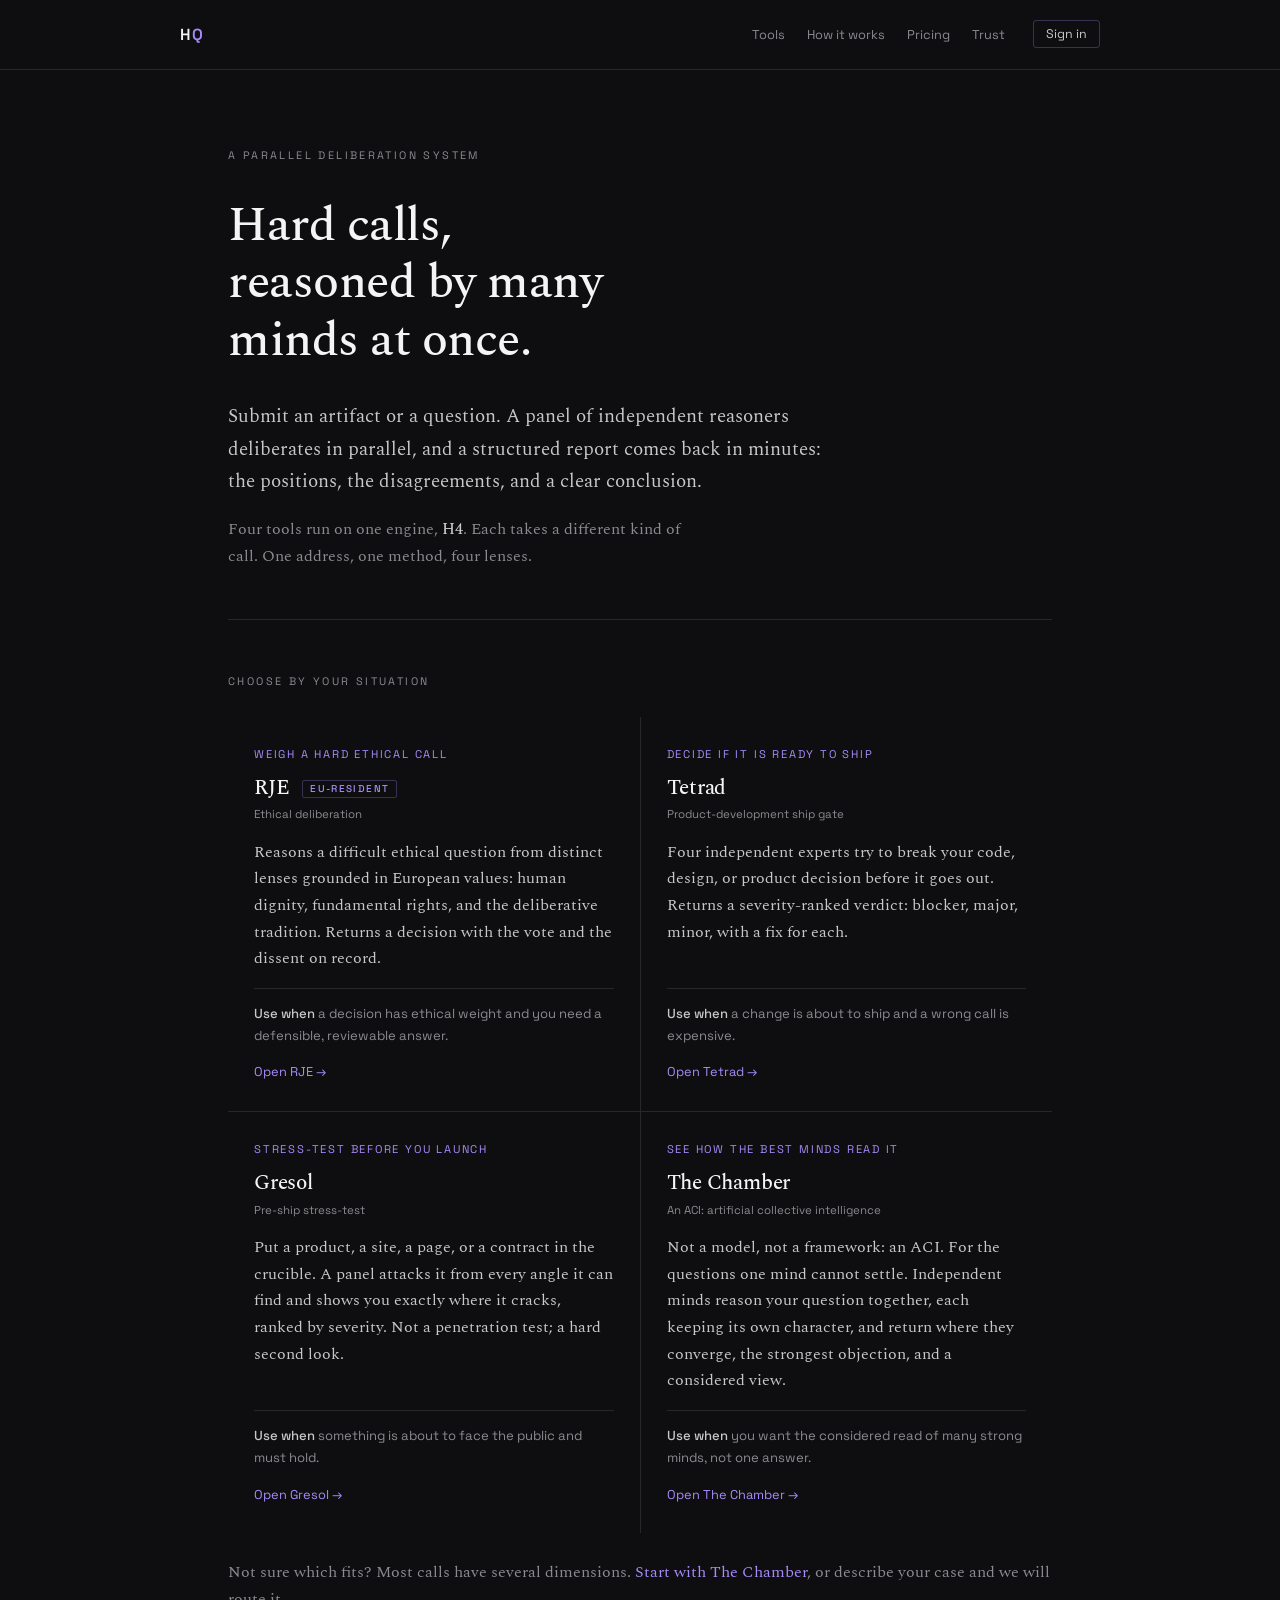
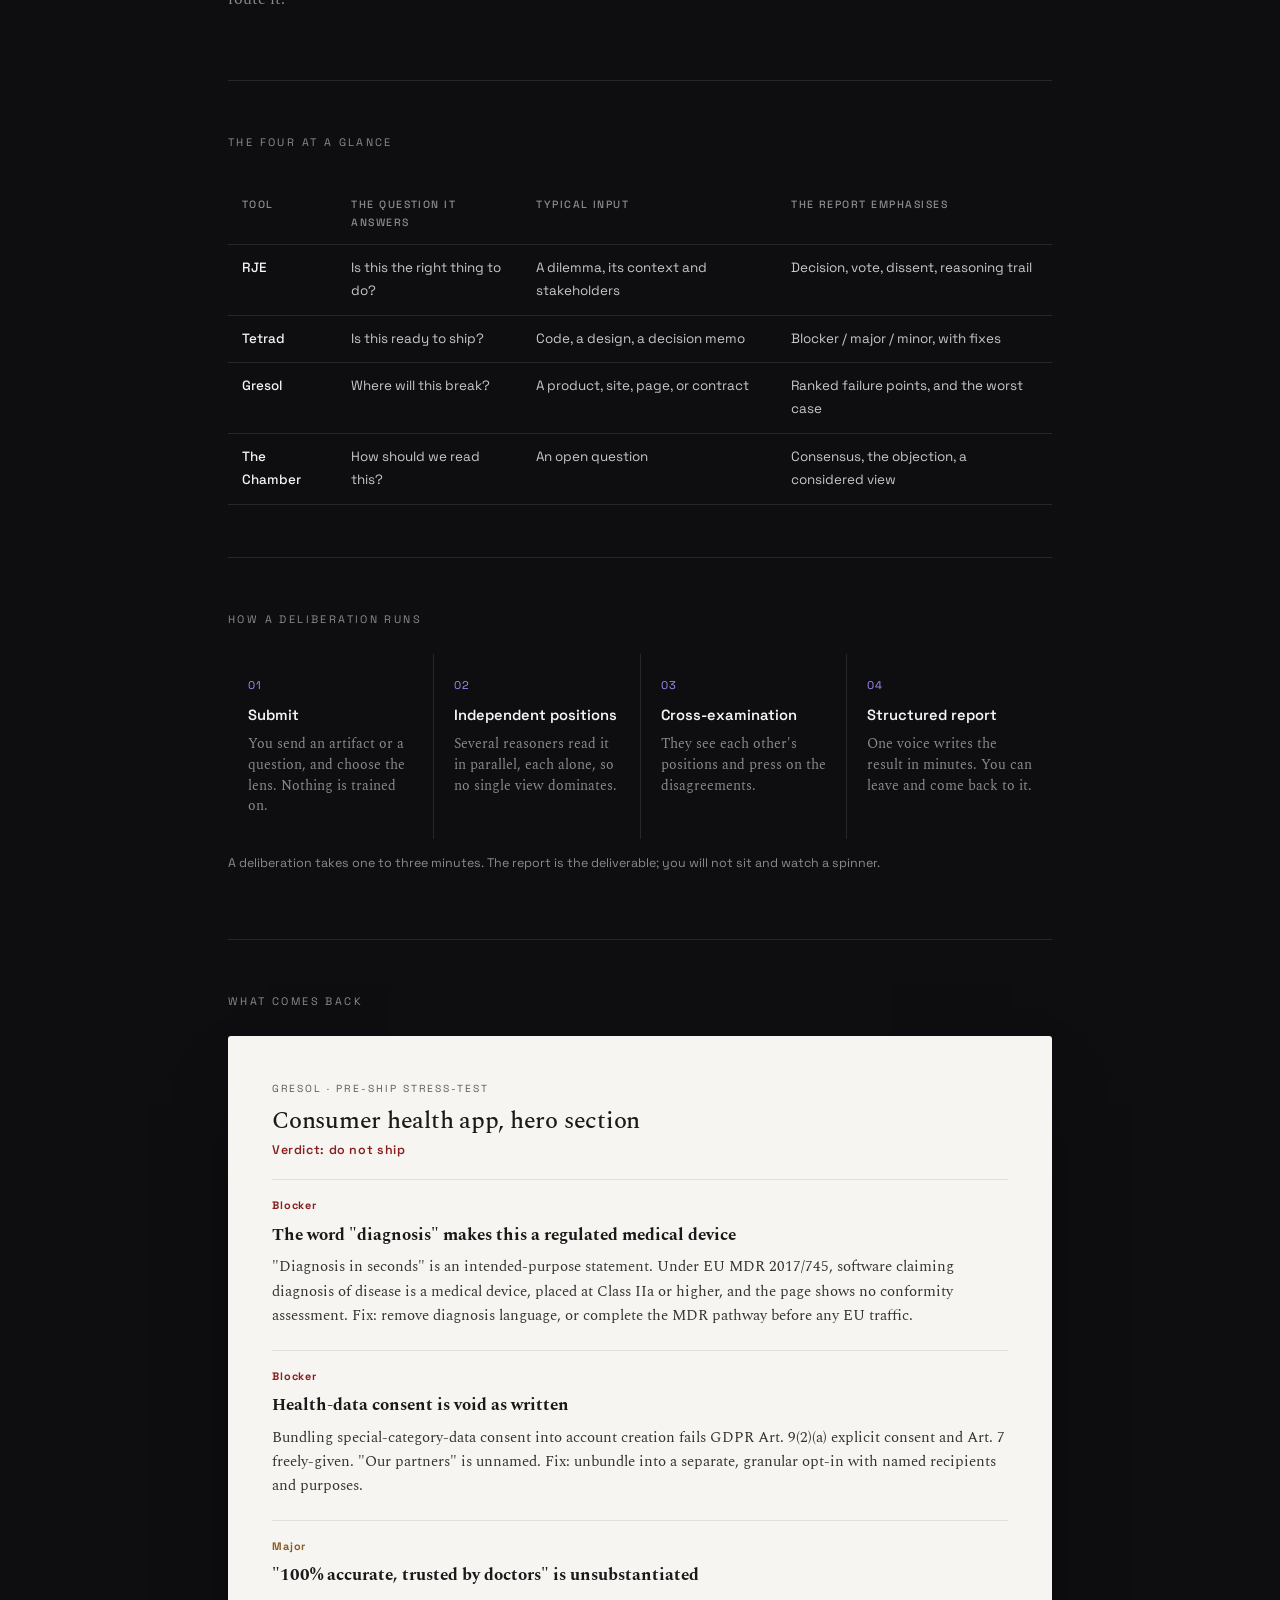
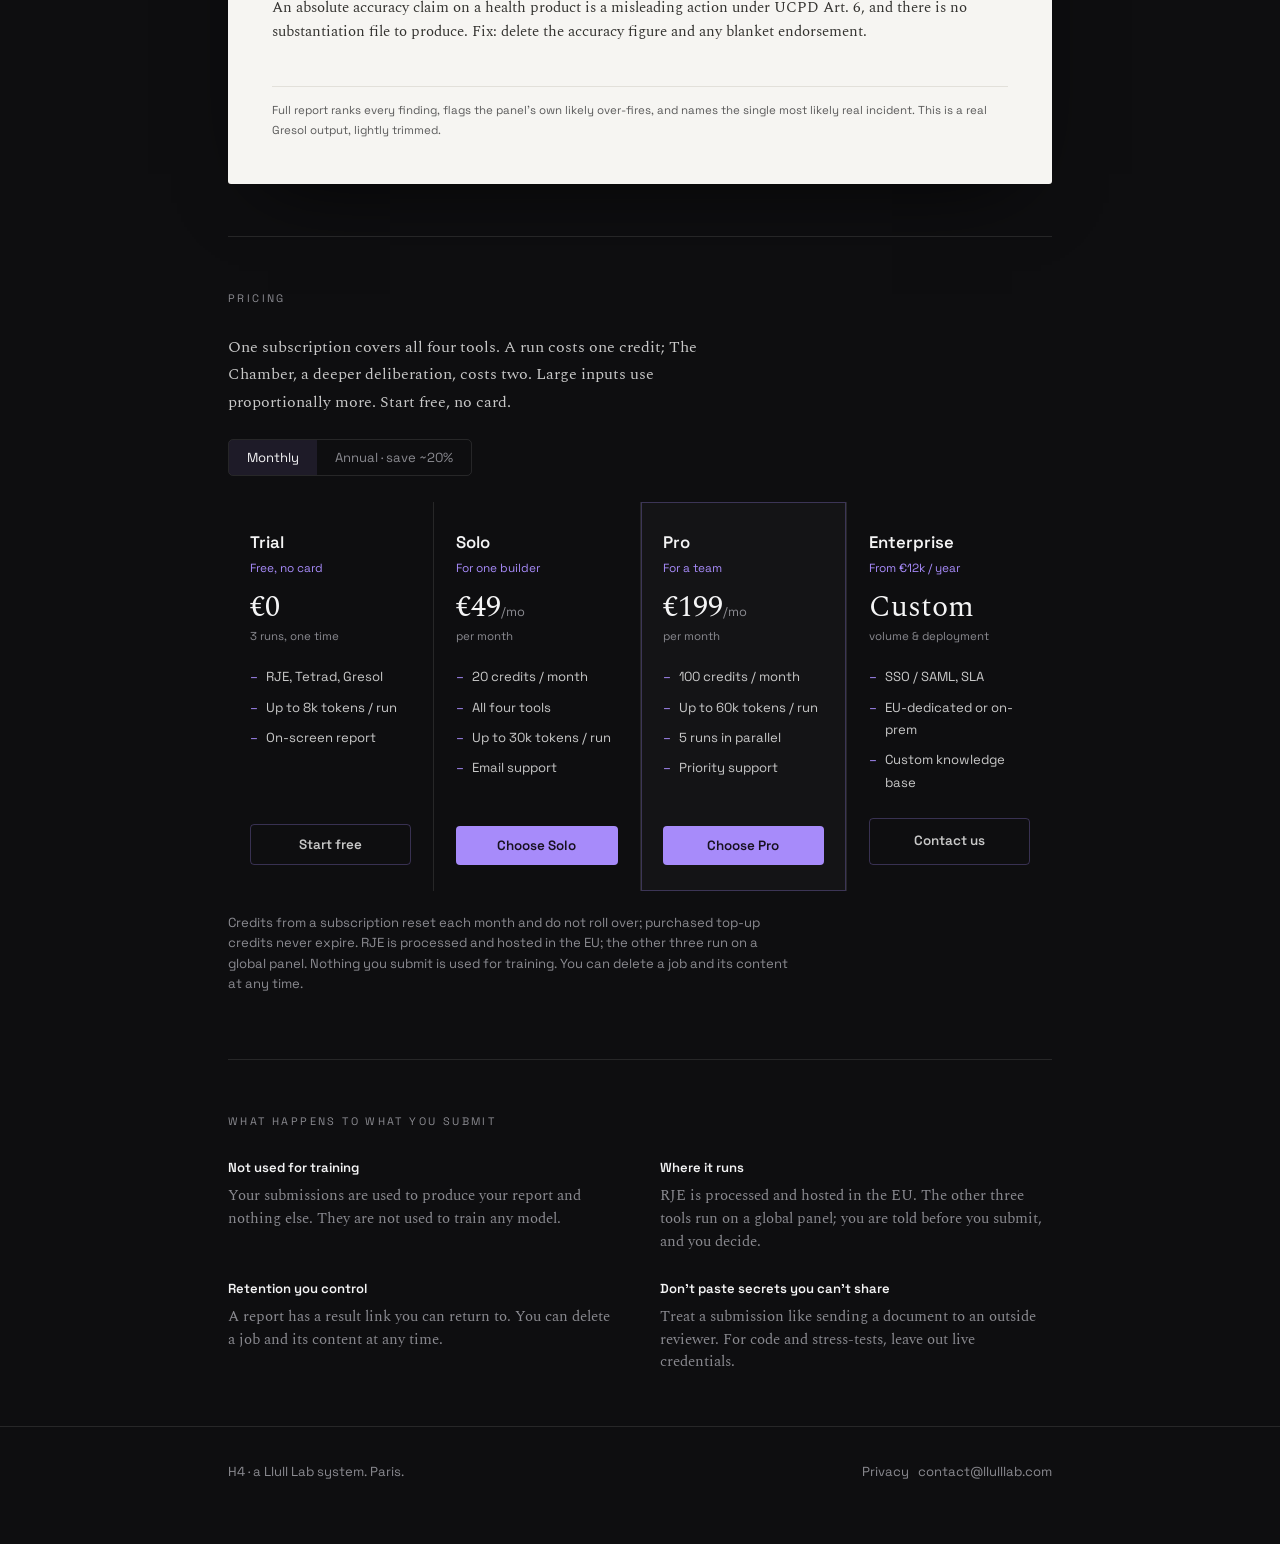
==== index.html @ f7b42e84 "The Chamber is an ACI: category naming on the home card and tool page" ====
<!DOCTYPE html>
<html lang="en">
<head>
<meta charset="utf-8">
<meta name="viewport" content="width=device-width, initial-scale=1">
<title>HQ: deliberation in minutes</title>
<meta name="description" content="One parallel deliberation system, four tools. Submit an artifact or a question; a panel of independent reasoners deliberates and returns a structured report.">
<link rel="preconnect" href="https://fonts.googleapis.com">
<link rel="preconnect" href="https://fonts.gstatic.com" crossorigin>
<link href="https://fonts.googleapis.com/css2?family=Spectral:ital,wght@0,400;0,500;0,600;1,400&family=Space+Grotesk:wght@400;500;600;700&display=swap" rel="stylesheet">
<style>
  :root{
    --bg:#0e0e10; --panel:#141416; --fg:#f4f4f5; --body:#c8c8c8; --muted:#8a8a90; --dim:#4a4a50;
    --hi:#a78bfa; --hi-soft:rgba(167,139,250,.10); --hi-dim:rgba(167,139,250,.28);
    --border:rgba(255,255,255,.10); --border-2:rgba(255,255,255,.18);
    --paper:#f6f5f2; --paper-ink:#1a1a1a; --paper-muted:#5a5a5a;
    --serif:'Spectral',Georgia,serif; --sans:'Space Grotesk',system-ui,sans-serif;
  }
  *{box-sizing:border-box}
  html{scroll-behavior:smooth}
  body{margin:0;background:var(--bg);color:var(--body);font-family:var(--serif);font-size:17px;line-height:1.7;-webkit-font-smoothing:antialiased}
  .wrap{max-width:920px;margin:0 auto;padding:0 clamp(20px,5vw,48px)}
  a{color:var(--hi);text-decoration:none} a:hover{text-decoration:underline}
  h1,h2,h3{font-weight:500;letter-spacing:-.01em;color:var(--fg);line-height:1.2}
  .label{font-family:var(--sans);font-size:.68rem;letter-spacing:.22em;text-transform:uppercase;color:var(--muted)}
  .sans{font-family:var(--sans)}

  /* header */
  header{border-bottom:1px solid var(--border)}
  .bar{display:flex;justify-content:space-between;align-items:center;padding:20px 0}
  .brand{font-family:var(--sans);font-weight:600;letter-spacing:.06em;color:var(--fg);font-size:1rem}
  .brand span{color:var(--hi)}
  .navlinks a{font-family:var(--sans);font-size:.8rem;color:var(--muted);margin-left:22px}
  @media(max-width:560px){.navlinks{display:none}}

  /* hero */
  .hero{padding:76px 0 48px}
  .hero .label{margin-bottom:22px}
  .hero h1{font-size:clamp(2rem,5vw,3rem);max-width:16ch}
  .hero .lede{font-size:1.18rem;color:var(--body);max-width:60ch;margin:22px 0 0}
  .hero .sub{color:var(--muted);max-width:58ch;margin:18px 0 0;font-size:1.02rem}
  .hero .sub b{color:var(--body);font-weight:500}

  section{padding:52px 0;border-top:1px solid var(--border)}
  .sec-label{margin-bottom:26px}

  /* tool grid 2x2 */
  .grid{display:grid;grid-template-columns:1fr 1fr;gap:1px;background:var(--border)}
  @media(max-width:640px){.grid{grid-template-columns:1fr}}
  .card{background:var(--bg);padding:28px 26px;display:flex;flex-direction:column;transition:background .2s}
  .card:hover{background:var(--panel)}
  .card .situ{font-family:var(--sans);font-size:.7rem;letter-spacing:.16em;text-transform:uppercase;color:var(--hi);margin-bottom:12px}
  .card h3{font-size:1.32rem;margin:0 0 4px}
  .card .type{font-family:var(--sans);font-size:.72rem;color:var(--muted);margin-bottom:14px}
  .card p{margin:0 0 16px;font-size:.98rem;color:var(--body)}
  .card .use{font-family:var(--sans);font-size:.82rem;color:var(--muted);margin-top:auto;padding-top:14px;border-top:1px solid var(--border)}
  .card .use b{color:var(--body);font-weight:500}
  .card .go{font-family:var(--sans);font-size:.8rem;color:var(--hi);margin-top:14px}
  .eu{display:inline-block;font-family:var(--sans);font-size:.62rem;letter-spacing:.14em;text-transform:uppercase;color:var(--hi);border:1px solid var(--hi-dim);border-radius:2px;padding:2px 7px;margin-left:8px;vertical-align:middle}

  .notsure{margin-top:26px;font-size:.98rem;color:var(--muted)}

  /* comparison table */
  table{width:100%;border-collapse:collapse;font-family:var(--sans);font-size:.84rem;margin-top:6px}
  .tscroll{overflow-x:auto}
  th,td{text-align:left;padding:12px 14px;border-bottom:1px solid var(--border);vertical-align:top}
  th{font-size:.66rem;letter-spacing:.14em;text-transform:uppercase;color:var(--muted);font-weight:500}
  td b{color:var(--fg);font-weight:500}
  td{color:var(--body)}

  /* method strip */
  .method{display:grid;grid-template-columns:repeat(4,1fr);gap:1px;background:var(--border)}
  @media(max-width:640px){.method{grid-template-columns:1fr}}
  .step{background:var(--bg);padding:22px 20px}
  .step .n{font-family:var(--sans);font-size:.7rem;color:var(--hi);letter-spacing:.1em}
  .step h4{font-family:var(--sans);font-size:.92rem;font-weight:600;color:var(--fg);margin:8px 0 6px}
  .step p{margin:0;font-size:.86rem;color:var(--muted);line-height:1.5}

  /* sample report: the document is the brand */
  .report{background:var(--paper);color:var(--paper-ink);border-radius:3px;padding:clamp(26px,4vw,44px);margin-top:8px;font-family:var(--serif);box-shadow:0 30px 80px -40px rgba(0,0,0,.9)}
  .report .rlabel{font-family:var(--sans);font-size:.64rem;letter-spacing:.2em;text-transform:uppercase;color:var(--paper-muted)}
  .report h3{color:var(--paper-ink);font-size:1.5rem;margin:10px 0 4px}
  .report .verdict{font-family:var(--sans);font-size:.78rem;font-weight:600;letter-spacing:.05em;color:#8a1f1f;margin-bottom:18px}
  .report .finding{border-top:1px solid #e2e0da;padding:16px 0}
  .report .sev{font-family:var(--sans);font-size:.68rem;font-weight:700;letter-spacing:.08em;color:#8a1f1f}
  .report .sev.major{color:#8a5a1f}
  .report h4{margin:6px 0 6px;font-size:1.05rem;color:var(--paper-ink)}
  .report p{margin:6px 0;font-size:.94rem;color:#33322f;line-height:1.6}
  .report .rmeta{font-family:var(--sans);font-size:.72rem;color:var(--paper-muted);margin-top:20px;padding-top:14px;border-top:1px solid #e2e0da}
  .caption{font-family:var(--sans);font-size:.78rem;color:var(--muted);margin-top:14px}

  /* trust */
  .trust{display:grid;grid-template-columns:1fr 1fr;gap:24px 40px}
  @media(max-width:640px){.trust{grid-template-columns:1fr}}
  .trust h4{font-family:var(--sans);font-size:.82rem;font-weight:600;color:var(--fg);margin:0 0 6px}
  .trust p{margin:0;font-size:.92rem;color:var(--muted);line-height:1.55}

  /* pricing */
  .pintro{color:var(--body);max-width:64ch;margin:0 0 22px;font-size:1.02rem}
  .billtoggle{display:inline-flex;border:1px solid var(--border);border-radius:5px;overflow:hidden;margin-bottom:26px;font-family:var(--sans)}
  .billtoggle button{background:none;border:none;color:var(--muted);font-family:inherit;font-size:.82rem;padding:9px 18px;cursor:pointer}
  .billtoggle button.on{background:var(--hi-soft);color:var(--fg)}
  .pgrid{display:grid;grid-template-columns:repeat(4,1fr);gap:1px;background:var(--border)}
  @media(max-width:820px){.pgrid{grid-template-columns:1fr 1fr}}
  @media(max-width:520px){.pgrid{grid-template-columns:1fr}}
  .ptier{background:var(--bg);padding:26px 22px;display:flex;flex-direction:column}
  .ptier.feat{background:var(--panel);outline:1px solid var(--hi-dim);outline-offset:-1px}
  .ptier .pname{font-family:var(--sans);font-weight:600;color:var(--fg);font-size:1.05rem}
  .ptier .ptag{font-family:var(--sans);font-size:.74rem;color:var(--hi);margin:2px 0 14px;min-height:1em}
  .ptier .price{font-family:var(--serif);font-size:1.9rem;color:var(--fg);line-height:1}
  .ptier .price small{font-family:var(--sans);font-size:.8rem;color:var(--muted)}
  .ptier .billed{font-family:var(--sans);font-size:.72rem;color:var(--muted);margin-top:4px;min-height:1em}
  .ptier ul{list-style:none;padding:0;margin:16px 0 20px;font-family:var(--sans);font-size:.82rem;color:var(--body)}
  .ptier li{padding:4px 0 4px 16px;position:relative}
  .ptier li::before{content:"\2013";position:absolute;left:0;color:var(--hi)}
  .ptier .pbtn{margin-top:auto;font-family:var(--sans);font-weight:600;font-size:.84rem;background:var(--hi);color:#17111f;border:none;border-radius:4px;padding:11px 16px;cursor:pointer;text-align:center;text-decoration:none;display:block}
  .ptier .pbtn.ghost{background:none;border:1px solid var(--hi-dim);color:var(--body)}
  .pnote{font-family:var(--sans);font-size:.82rem;color:var(--muted);margin-top:22px;max-width:70ch;line-height:1.55}
  footer{border-top:1px solid var(--border);padding:34px 0 60px;color:var(--muted);font-family:var(--sans);font-size:.82rem}
  footer .row{display:flex;justify-content:space-between;flex-wrap:wrap;gap:12px}
  footer a{color:var(--muted)} footer a:hover{color:var(--hi)}

  @media(prefers-reduced-motion:reduce){*{transition:none!important;scroll-behavior:auto!important}}
</style>
</head>
<body>
<header>
  <div class="wrap bar">
    <div class="brand">H<span>Q</span></div>
    <div style="display:flex;align-items:center;gap:6px">
      <nav class="navlinks">
        <a href="#tools">Tools</a><a href="#how">How it works</a><a href="#pricing">Pricing</a><a href="#trust">Trust</a>
      </nav>
      <span id="hq-acct" style="margin-left:22px"></span>
    </div>
  </div>
</header>

<main class="wrap">

  <div class="hero">
    <div class="label">A parallel deliberation system</div>
    <h1>Hard calls, reasoned by many minds at once.</h1>
    <p class="lede">Submit an artifact or a question. A panel of independent reasoners deliberates in parallel, and a structured report comes back in minutes: the positions, the disagreements, and a clear conclusion.</p>
    <p class="sub">Four tools run on one engine, <b>H4</b>. Each takes a different kind of call. One address, one method, four lenses.</p>
  </div>

  <!-- TOOLS -->
  <section id="tools">
    <div class="label sec-label">Choose by your situation</div>
    <div class="grid">
      <a class="card" href="/rje">
        <div class="situ">Weigh a hard ethical call</div>
        <h3>RJE <span class="eu">EU-resident</span></h3>
        <div class="type">Ethical deliberation</div>
        <p>Reasons a difficult ethical question from distinct lenses grounded in European values: human dignity, fundamental rights, and the deliberative tradition. Returns a decision with the vote and the dissent on record.</p>
        <div class="use"><b>Use when</b> a decision has ethical weight and you need a defensible, reviewable answer.</div>
        <div class="go">Open RJE &rarr;</div>
      </a>
      <a class="card" href="/tetrad">
        <div class="situ">Decide if it is ready to ship</div>
        <h3>Tetrad</h3>
        <div class="type">Product-development ship gate</div>
        <p>Four independent experts try to break your code, design, or product decision before it goes out. Returns a severity-ranked verdict: blocker, major, minor, with a fix for each.</p>
        <div class="use"><b>Use when</b> a change is about to ship and a wrong call is expensive.</div>
        <div class="go">Open Tetrad &rarr;</div>
      </a>
      <a class="card" href="/gresol">
        <div class="situ">Stress-test before you launch</div>
        <h3>Gresol</h3>
        <div class="type">Pre-ship stress-test</div>
        <p>Put a product, a site, a page, or a contract in the crucible. A panel attacks it from every angle it can find and shows you exactly where it cracks, ranked by severity. Not a penetration test; a hard second look.</p>
        <div class="use"><b>Use when</b> something is about to face the public and must hold.</div>
        <div class="go">Open Gresol &rarr;</div>
      </a>
      <a class="card" href="/chamber">
        <div class="situ">See how the best minds read it</div>
        <h3>The Chamber</h3>
        <div class="type">An ACI: artificial collective intelligence</div>
        <p>Not a model, not a framework: an ACI. For the questions one mind cannot settle. Independent minds reason your question together, each keeping its own character, and return where they converge, the strongest objection, and a considered view.</p>
        <div class="use"><b>Use when</b> you want the considered read of many strong minds, not one answer.</div>
        <div class="go">Open The Chamber &rarr;</div>
      </a>
    </div>
    <p class="notsure">Not sure which fits? Most calls have several dimensions. <a href="/chamber">Start with The Chamber</a>, or describe your case and we will route it.</p>
  </section>

  <!-- COMPARISON -->
  <section>
    <div class="label sec-label">The four at a glance</div>
    <div class="tscroll">
    <table>
      <thead><tr><th>Tool</th><th>The question it answers</th><th>Typical input</th><th>The report emphasises</th></tr></thead>
      <tbody>
        <tr><td><b>RJE</b></td><td>Is this the right thing to do?</td><td>A dilemma, its context and stakeholders</td><td>Decision, vote, dissent, reasoning trail</td></tr>
        <tr><td><b>Tetrad</b></td><td>Is this ready to ship?</td><td>Code, a design, a decision memo</td><td>Blocker / major / minor, with fixes</td></tr>
        <tr><td><b>Gresol</b></td><td>Where will this break?</td><td>A product, site, page, or contract</td><td>Ranked failure points, and the worst case</td></tr>
        <tr><td><b>The Chamber</b></td><td>How should we read this?</td><td>An open question</td><td>Consensus, the objection, a considered view</td></tr>
      </tbody>
    </table>
    </div>
  </section>

  <!-- HOW -->
  <section id="how">
    <div class="label sec-label">How a deliberation runs</div>
    <div class="method">
      <div class="step"><div class="n">01</div><h4>Submit</h4><p>You send an artifact or a question, and choose the lens. Nothing is trained on.</p></div>
      <div class="step"><div class="n">02</div><h4>Independent positions</h4><p>Several reasoners read it in parallel, each alone, so no single view dominates.</p></div>
      <div class="step"><div class="n">03</div><h4>Cross-examination</h4><p>They see each other's positions and press on the disagreements.</p></div>
      <div class="step"><div class="n">04</div><h4>Structured report</h4><p>One voice writes the result in minutes. You can leave and come back to it.</p></div>
    </div>
    <p class="caption">A deliberation takes one to three minutes. The report is the deliverable; you will not sit and watch a spinner.</p>
  </section>

  <!-- SAMPLE REPORT: the document is the brand -->
  <section id="sample">
    <div class="label sec-label">What comes back</div>
    <div class="report">
      <div class="rlabel">Gresol &middot; pre-ship stress-test</div>
      <h3>Consumer health app, hero section</h3>
      <div class="verdict">Verdict: do not ship</div>
      <div class="finding">
        <div class="sev">Blocker</div>
        <h4>The word "diagnosis" makes this a regulated medical device</h4>
        <p>"Diagnosis in seconds" is an intended-purpose statement. Under EU MDR 2017/745, software claiming diagnosis of disease is a medical device, placed at Class IIa or higher, and the page shows no conformity assessment. Fix: remove diagnosis language, or complete the MDR pathway before any EU traffic.</p>
      </div>
      <div class="finding">
        <div class="sev">Blocker</div>
        <h4>Health-data consent is void as written</h4>
        <p>Bundling special-category-data consent into account creation fails GDPR Art. 9(2)(a) explicit consent and Art. 7 freely-given. "Our partners" is unnamed. Fix: unbundle into a separate, granular opt-in with named recipients and purposes.</p>
      </div>
      <div class="finding">
        <div class="sev major">Major</div>
        <h4>"100% accurate, trusted by doctors" is unsubstantiated</h4>
        <p>An absolute accuracy claim on a health product is a misleading action under UCPD Art. 6, and there is no substantiation file to produce. Fix: delete the accuracy figure and any blanket endorsement.</p>
      </div>
      <div class="rmeta">Full report ranks every finding, flags the panel's own likely over-fires, and names the single most likely real incident. This is a real Gresol output, lightly trimmed.</div>
    </div>
  </section>

  <!-- PRICING -->
  <section id="pricing">
    <div class="label sec-label">Pricing</div>
    <p class="pintro">One subscription covers all four tools. A run costs one credit; The Chamber, a deeper deliberation, costs two. Large inputs use proportionally more. Start free, no card.</p>
    <div class="billtoggle" id="billtoggle">
      <button data-int="monthly" class="on">Monthly</button>
      <button data-int="annual">Annual &middot; save ~20%</button>
    </div>
    <div class="pgrid">
      <div class="ptier">
        <div class="pname">Trial</div>
        <div class="ptag">Free, no card</div>
        <div class="price">&euro;0</div>
        <div class="billed">3 runs, one time</div>
        <ul><li>RJE, Tetrad, Gresol</li><li>Up to 8k tokens / run</li><li>On-screen report</li></ul>
        <button class="pbtn ghost" id="p-trial">Start free</button>
      </div>
      <div class="ptier">
        <div class="pname">Solo</div>
        <div class="ptag">For one builder</div>
        <div class="price">&euro;<span id="solo-price">49</span><small>/mo</small></div>
        <div class="billed" id="solo-billed">per month</div>
        <ul><li>20 credits / month</li><li>All four tools</li><li>Up to 30k tokens / run</li><li>Email support</li></ul>
        <button class="pbtn" id="p-solo">Choose Solo</button>
      </div>
      <div class="ptier feat">
        <div class="pname">Pro</div>
        <div class="ptag">For a team</div>
        <div class="price">&euro;<span id="pro-price">199</span><small>/mo</small></div>
        <div class="billed" id="pro-billed">per month</div>
        <ul><li>100 credits / month</li><li>Up to 60k tokens / run</li><li>5 runs in parallel</li><li>Priority support</li></ul>
        <button class="pbtn" id="p-pro">Choose Pro</button>
      </div>
      <div class="ptier">
        <div class="pname">Enterprise</div>
        <div class="ptag">From &euro;12k / year</div>
        <div class="price">Custom</div>
        <div class="billed">volume &amp; deployment</div>
        <ul><li>SSO / SAML, SLA</li><li>EU-dedicated or on-prem</li><li>Custom knowledge base</li></ul>
        <a class="pbtn ghost" href="mailto:contact@llulllab.com?subject=HQ%20Enterprise">Contact us</a>
      </div>
    </div>
    <p class="pnote">Credits from a subscription reset each month and do not roll over; purchased top-up credits never expire. RJE is processed and hosted in the EU; the other three run on a global panel. Nothing you submit is used for training. You can delete a job and its content at any time.</p>
  </section>

  <!-- TRUST -->
  <section id="trust">
    <div class="label sec-label">What happens to what you submit</div>
    <div class="trust">
      <div><h4>Not used for training</h4><p>Your submissions are used to produce your report and nothing else. They are not used to train any model.</p></div>
      <div><h4>Where it runs</h4><p>RJE is processed and hosted in the EU. The other three tools run on a global panel; you are told before you submit, and you decide.</p></div>
      <div><h4>Retention you control</h4><p>A report has a result link you can return to. You can delete a job and its content at any time.</p></div>
      <div><h4>Don't paste secrets you can't share</h4><p>Treat a submission like sending a document to an outside reviewer. For code and stress-tests, leave out live credentials.</p></div>
    </div>
  </section>

</main>

<footer>
  <div class="wrap row">
    <div>H4 &middot; a Llull Lab system. Paris.</div>
    <div><a href="https://llulllab.com/privacy-policy.html">Privacy</a> &nbsp; <a href="mailto:contact@llulllab.com">contact@llulllab.com</a></div>
  </div>
</footer>
<script src="/auth.js"></script>
<script>
(function(){
  var interval = "monthly";
  var PRICES = { solo:{monthly:49, annual:39, annualTotal:"468"}, pro:{monthly:199, annual:159, annualTotal:"1,908"} };
  function apply(){
    document.getElementById("solo-price").textContent = PRICES.solo[interval];
    document.getElementById("pro-price").textContent  = PRICES.pro[interval];
    var sb = document.getElementById("solo-billed"), pb = document.getElementById("pro-billed");
    if (interval==="annual"){ sb.textContent = "per month, billed annually (€"+PRICES.solo.annualTotal+")"; pb.textContent = "per month, billed annually (€"+PRICES.pro.annualTotal+")"; }
    else { sb.textContent = "per month"; pb.textContent = "per month"; }
  }
  Array.prototype.forEach.call(document.querySelectorAll("#billtoggle button"), function(b){
    b.addEventListener("click", function(){
      interval = b.dataset.int;
      Array.prototype.forEach.call(document.querySelectorAll("#billtoggle button"), function(x){ x.classList.toggle("on", x===b); });
      apply();
    });
  });
  apply();
  document.getElementById("p-trial").addEventListener("click", function(){ if(window.HQ){ HQ.account ? (location.href="/chamber") : HQ.promptSignin("Enter your email for 3 free runs. No card."); } });
  document.getElementById("p-solo").addEventListener("click", function(){ if(window.HQ) HQ.checkout("solo", interval); });
  document.getElementById("p-pro").addEventListener("click", function(){ if(window.HQ) HQ.checkout("pro", interval); });
})();
</script>
</body>
</html>
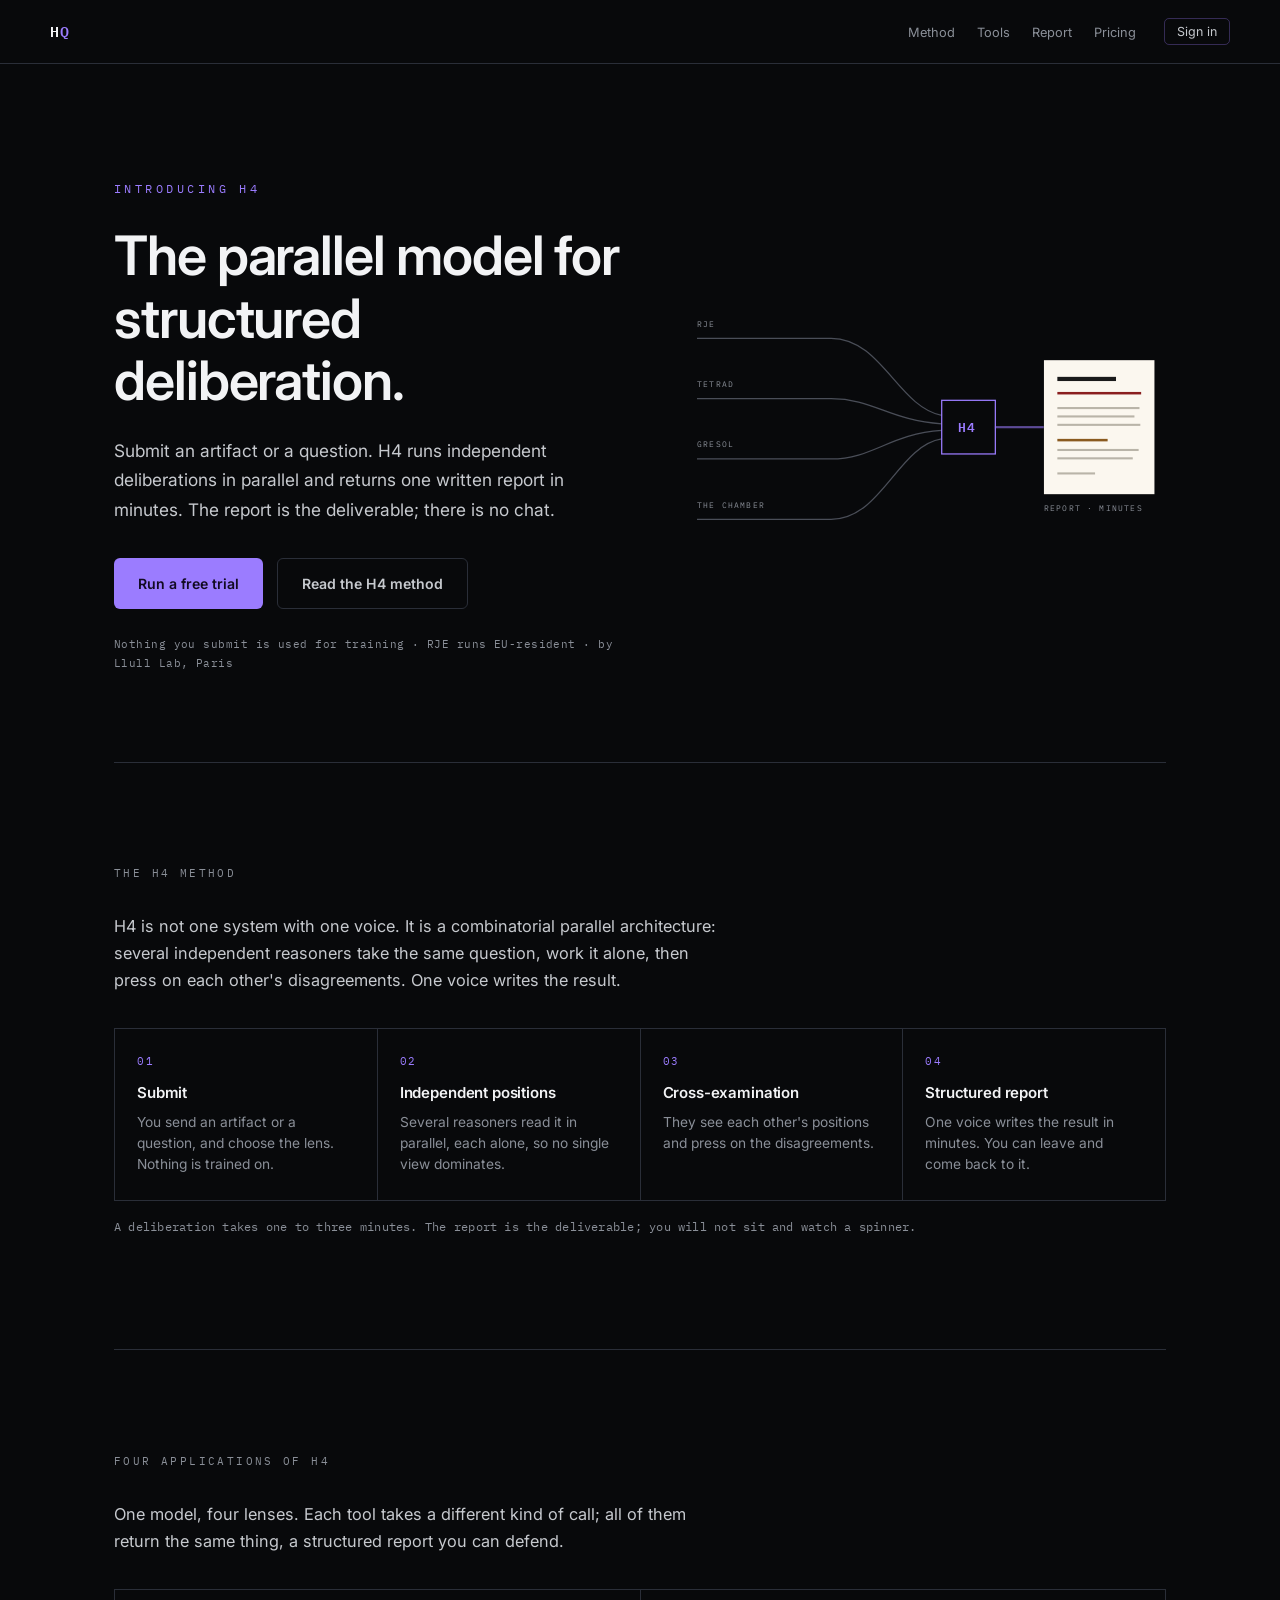
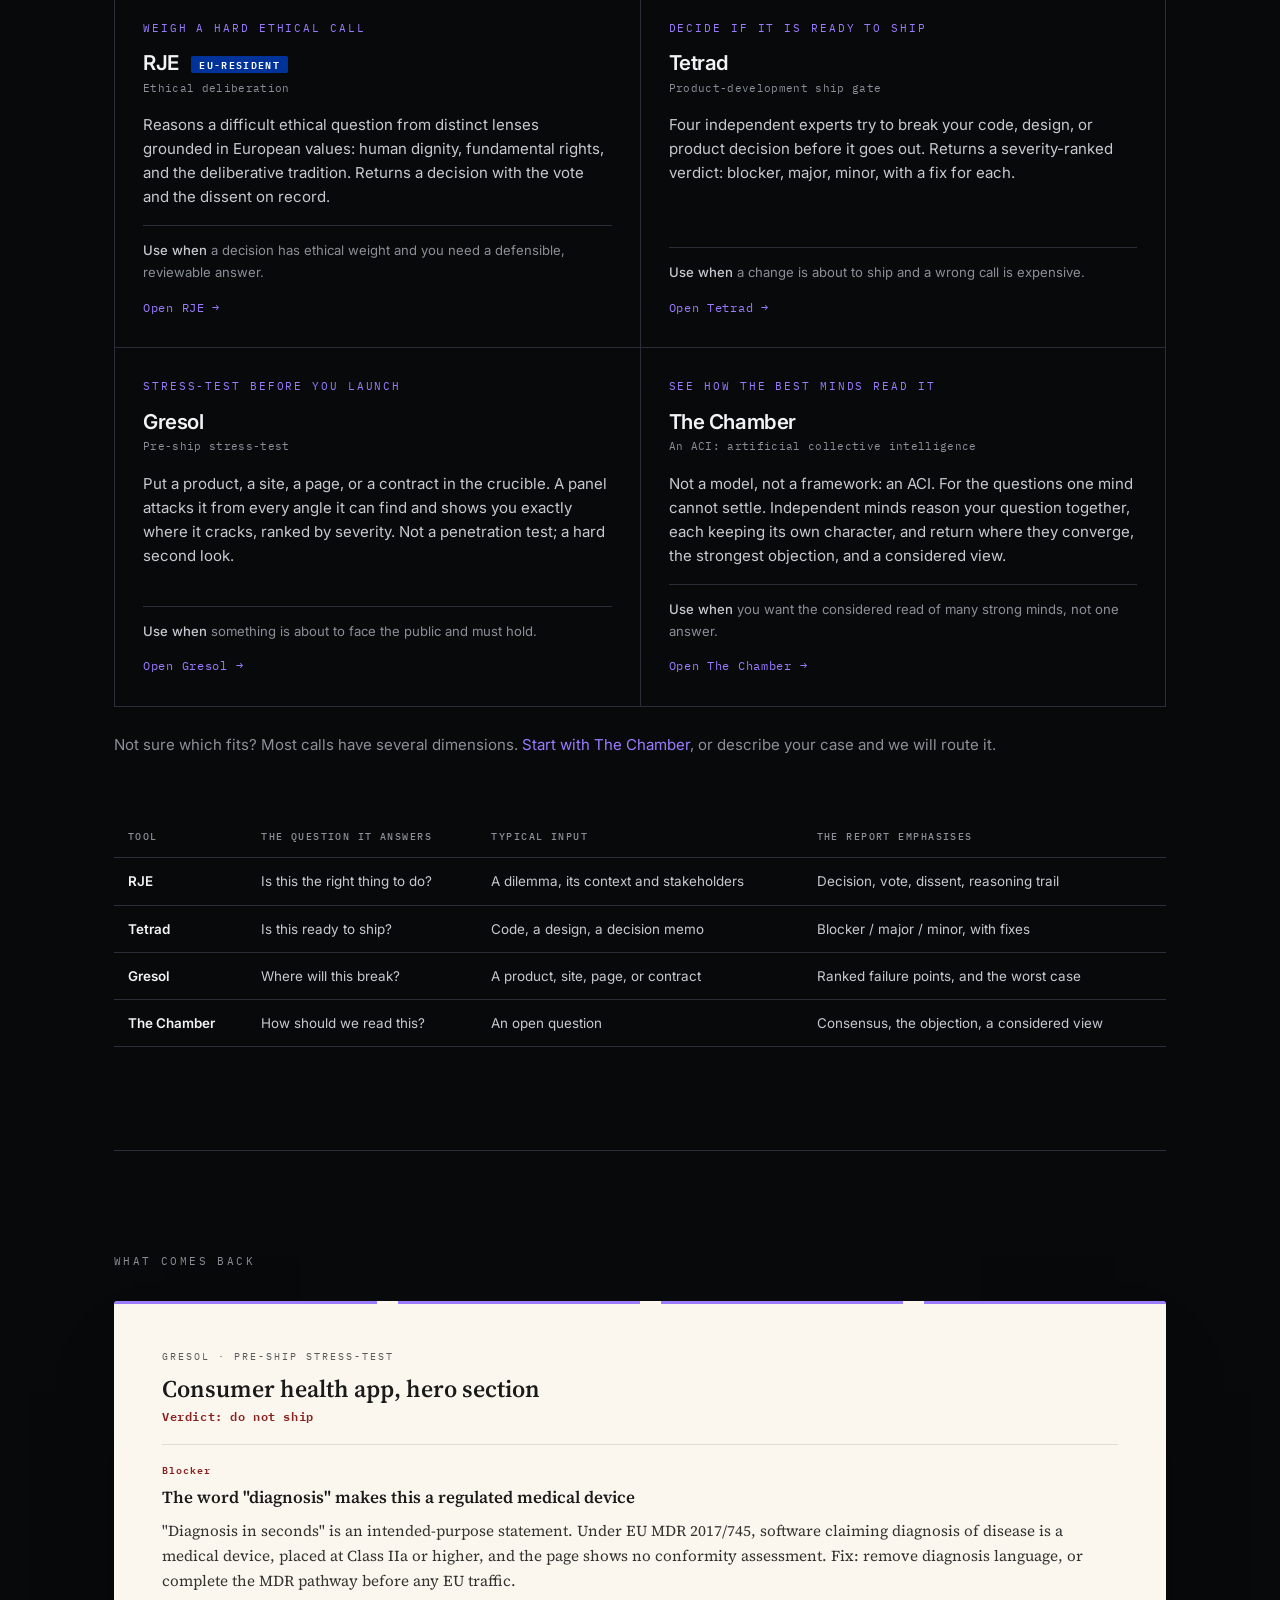
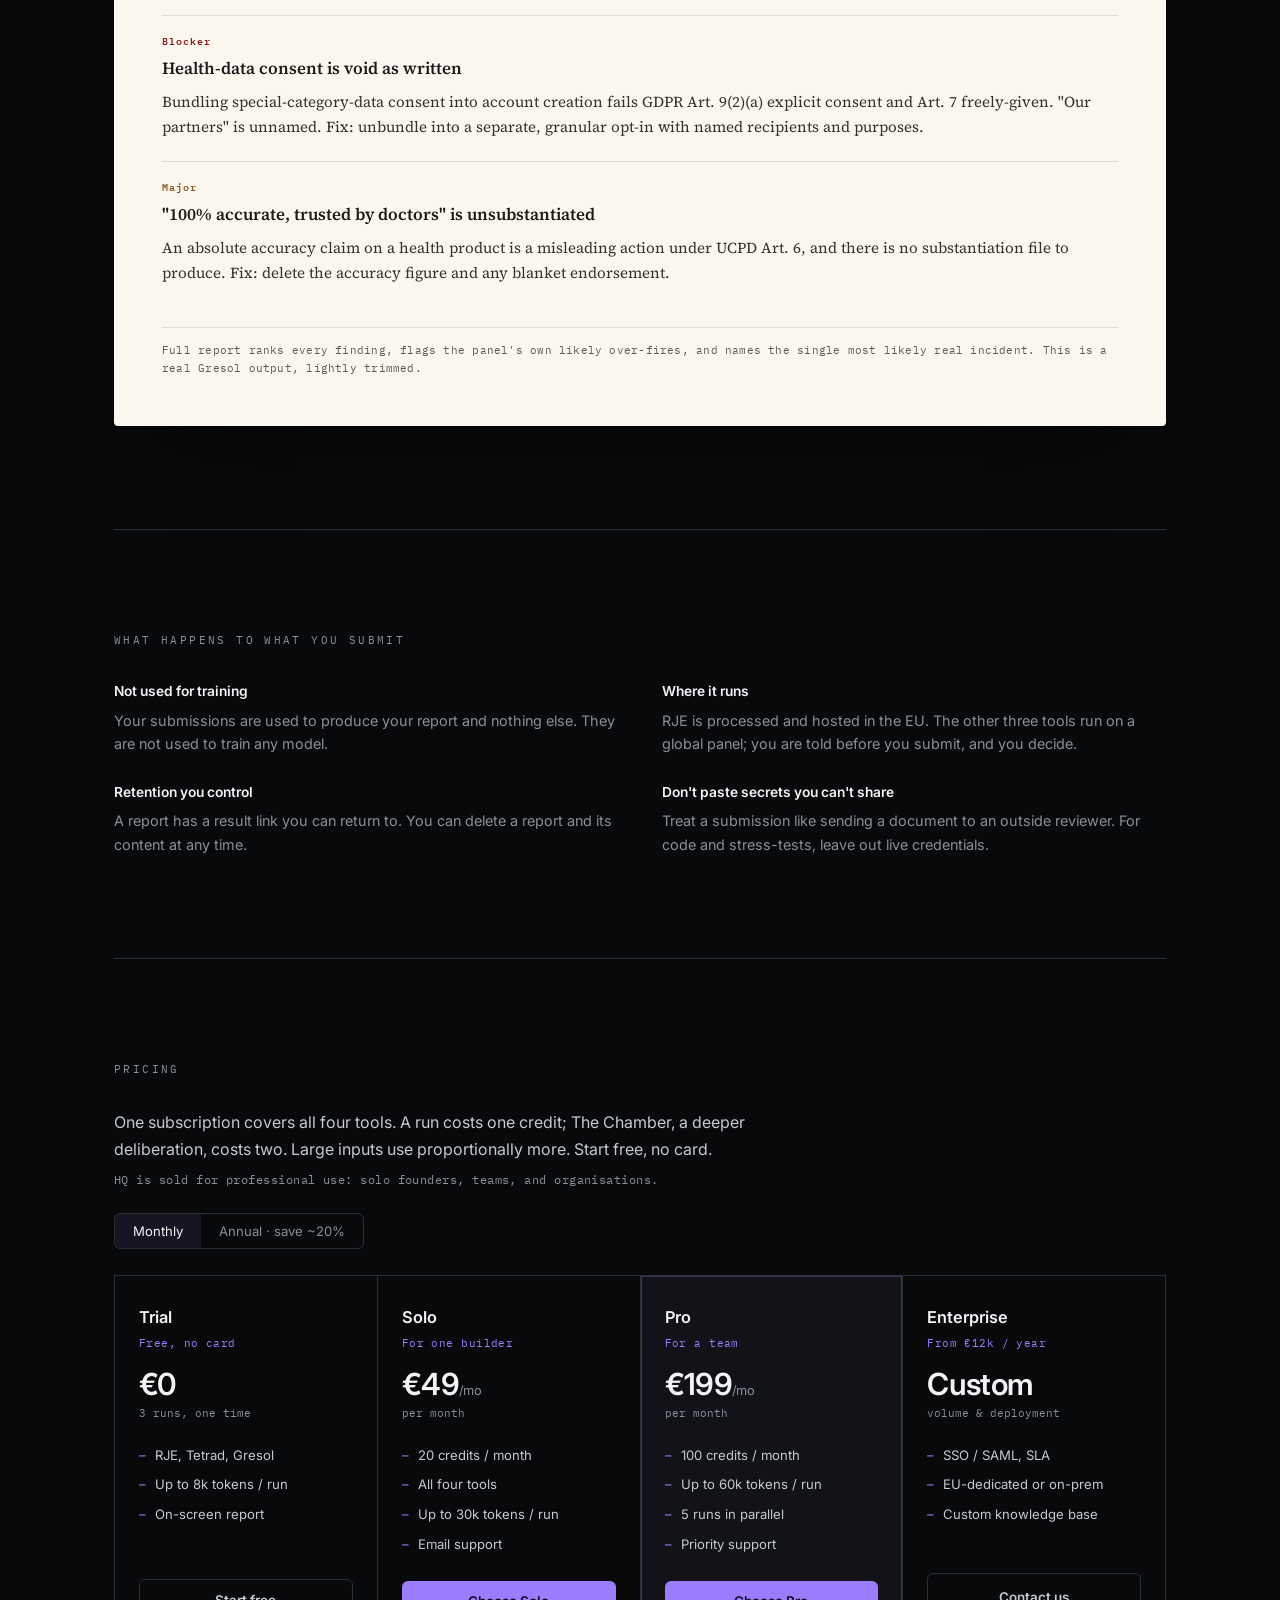
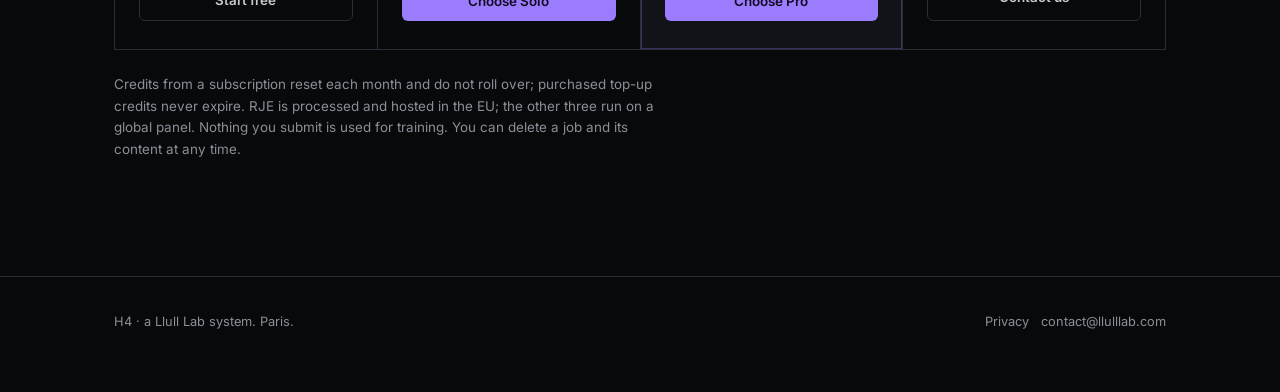
==== commit 7425577a: "H4 launch design: model-first hero with the Parallel Mark, new type and color system ACI-council dir" ====
--- a/index.html
+++ b/index.html
@@ -3,124 +3,155 @@
 <head>
 <meta charset="utf-8">
 <meta name="viewport" content="width=device-width, initial-scale=1">
-<title>HQ: deliberation in minutes</title>
-<meta name="description" content="One parallel deliberation system, four tools. Submit an artifact or a question; a panel of independent reasoners deliberates and returns a structured report.">
+<title>HQ · H4, the parallel model for structured deliberation</title>
+<meta name="description" content="H4 is a parallel deliberation model. Submit an artifact or a question; independent deliberations run in parallel and one structured report comes back in minutes.">
+<link rel="icon" href='data:image/svg+xml,<svg xmlns="http://www.w3.org/2000/svg" viewBox="0 0 32 32"><rect width="32" height="32" fill="%2308090B"/><path d="M4 8h13M4 13h13M4 19h13M4 24h13" stroke="%238A8F98" stroke-width="2"/><rect x="21" y="8" width="7" height="18" fill="%23FBF7EF"/></svg>'>
 <link rel="preconnect" href="https://fonts.googleapis.com">
 <link rel="preconnect" href="https://fonts.gstatic.com" crossorigin>
-<link href="https://fonts.googleapis.com/css2?family=Spectral:ital,wght@0,400;0,500;0,600;1,400&family=Space+Grotesk:wght@400;500;600;700&display=swap" rel="stylesheet">
+<link href="https://fonts.googleapis.com/css2?family=Inter:wght@400;500;600;700&family=IBM+Plex+Mono:wght@400;500;600&family=Source+Serif+4:ital,opsz,wght@0,8..60,400;0,8..60,600;1,8..60,400&display=swap" rel="stylesheet">
 <style>
   :root{
-    --bg:#0e0e10; --panel:#141416; --fg:#f4f4f5; --body:#c8c8c8; --muted:#8a8a90; --dim:#4a4a50;
-    --hi:#a78bfa; --hi-soft:rgba(167,139,250,.10); --hi-dim:rgba(167,139,250,.28);
-    --border:rgba(255,255,255,.10); --border-2:rgba(255,255,255,.18);
-    --paper:#f6f5f2; --paper-ink:#1a1a1a; --paper-muted:#5a5a5a;
-    --serif:'Spectral',Georgia,serif; --sans:'Space Grotesk',system-ui,sans-serif;
+    --bg:#08090B; --panel:#111318; --raise:#1A1D24;
+    --fg:#F2F3F5; --body:#C6C9CE; --muted:#8A8F98; --dim:#4A4E58;
+    --hi:#9B7CFF; --hi-live:#5C7CFF; --hi-soft:rgba(155,124,255,.10); --hi-dim:rgba(155,124,255,.30);
+    --line:#2A2E38;
+    --paper:#FBF7EF; --paper-soft:#F4F1EA; --paper-ink:#1A1A1A; --paper-muted:#5A5A5A;
+    --amber:#FFB84D; --red:#FF5A5F; --green:#37C978; --eu:#003399;
+    --sans:'Inter',system-ui,sans-serif; --mono:'IBM Plex Mono',ui-monospace,monospace; --serif:'Source Serif 4',Georgia,serif;
   }
   *{box-sizing:border-box}
   html{scroll-behavior:smooth}
-  body{margin:0;background:var(--bg);color:var(--body);font-family:var(--serif);font-size:17px;line-height:1.7;-webkit-font-smoothing:antialiased}
-  .wrap{max-width:920px;margin:0 auto;padding:0 clamp(20px,5vw,48px)}
+  body{margin:0;background:var(--bg);color:var(--body);font-family:var(--sans);font-size:16px;line-height:1.65;-webkit-font-smoothing:antialiased}
+  .wrap{max-width:1180px;margin:0 auto;padding:0 clamp(20px,5vw,64px)}
   a{color:var(--hi);text-decoration:none} a:hover{text-decoration:underline}
-  h1,h2,h3{font-weight:500;letter-spacing:-.01em;color:var(--fg);line-height:1.2}
-  .label{font-family:var(--sans);font-size:.68rem;letter-spacing:.22em;text-transform:uppercase;color:var(--muted)}
-  .sans{font-family:var(--sans)}
+  h1,h2,h3{font-weight:600;letter-spacing:-.02em;color:var(--fg);line-height:1.15;margin:0}
+  .label{font-family:var(--mono);font-size:.68rem;letter-spacing:.22em;text-transform:uppercase;color:var(--muted)}
 
   /* header */
-  header{border-bottom:1px solid var(--border)}
-  .bar{display:flex;justify-content:space-between;align-items:center;padding:20px 0}
-  .brand{font-family:var(--sans);font-weight:600;letter-spacing:.06em;color:var(--fg);font-size:1rem}
+  header{border-bottom:1px solid var(--line)}
+  .bar{display:flex;justify-content:space-between;align-items:center;padding:18px 0}
+  .brand{font-family:var(--mono);font-weight:600;letter-spacing:.08em;color:var(--fg);font-size:.95rem}
   .brand span{color:var(--hi)}
-  .navlinks a{font-family:var(--sans);font-size:.8rem;color:var(--muted);margin-left:22px}
-  @media(max-width:560px){.navlinks{display:none}}
+  .navlinks a{font-size:.8rem;color:var(--muted);margin-left:22px}
+  .navlinks a:hover{color:var(--fg);text-decoration:none}
+  @media(max-width:600px){.navlinks{display:none}}
 
   /* hero */
-  .hero{padding:76px 0 48px}
-  .hero .label{margin-bottom:22px}
-  .hero h1{font-size:clamp(2rem,5vw,3rem);max-width:16ch}
-  .hero .lede{font-size:1.18rem;color:var(--body);max-width:60ch;margin:22px 0 0}
-  .hero .sub{color:var(--muted);max-width:58ch;margin:18px 0 0;font-size:1.02rem}
-  .hero .sub b{color:var(--body);font-weight:500}
-
-  section{padding:52px 0;border-top:1px solid var(--border)}
-  .sec-label{margin-bottom:26px}
-
-  /* tool grid 2x2 */
-  .grid{display:grid;grid-template-columns:1fr 1fr;gap:1px;background:var(--border)}
+  .hero{display:grid;grid-template-columns:minmax(0,1.05fr) minmax(0,.95fr);gap:clamp(32px,5vw,72px);align-items:center;padding:clamp(64px,9vw,120px) 0 clamp(48px,7vw,96px)}
+  @media(max-width:860px){.hero{grid-template-columns:1fr;padding-top:56px}}
+  .hero .over{font-family:var(--mono);font-size:.72rem;letter-spacing:.3em;text-transform:uppercase;color:var(--hi);margin-bottom:26px}
+  .hero h1{font-size:clamp(2.1rem,4.6vw,3.4rem);max-width:15ch}
+  .hero .lede{font-size:1.08rem;color:var(--body);max-width:52ch;margin:24px 0 0;line-height:1.7}
+  .hero .ctas{display:flex;gap:14px;margin-top:34px;flex-wrap:wrap}
+  .btn{font-family:var(--sans);font-weight:600;font-size:.88rem;background:var(--hi);color:#120b22;border:none;border-radius:6px;padding:13px 24px;cursor:pointer;text-decoration:none;display:inline-block}
+  .btn:hover{background:#a98dff;text-decoration:none}
+  .btn.ghost{background:none;border:1px solid var(--line);color:var(--body)}
+  .btn.ghost:hover{border-color:var(--hi-dim);color:var(--fg);background:none}
+  .hero .fact{font-family:var(--mono);font-size:.7rem;color:var(--muted);margin-top:26px;letter-spacing:.04em}
+
+  /* the H4 parallel mark (hero graphic) */
+  .mark{width:100%;max-width:520px;margin:0 auto;display:block}
+  .mark .lane{stroke:var(--dim);stroke-width:1.5;fill:none;stroke-dasharray:1;stroke-dashoffset:1;animation:draw .7s cubic-bezier(.2,.8,.2,1) forwards}
+  .mark .lane:nth-child(1){animation-delay:.05s}
+  .mark .l2{animation-delay:.17s}
+  .mark .l3{animation-delay:.29s}
+  .mark .l4{animation-delay:.41s}
+  .mark .core{opacity:0;animation:appear .5s ease-out .65s forwards}
+  .mark .out{stroke:var(--hi);stroke-width:1.5;fill:none;stroke-dasharray:1;stroke-dashoffset:1;animation:draw .4s ease-out .95s forwards}
+  .mark .rep{opacity:0;animation:appear .6s ease-out 1.15s forwards}
+  .mark text{font-family:'IBM Plex Mono',monospace;letter-spacing:.14em}
+  @keyframes draw{to{stroke-dashoffset:0}}
+  @keyframes appear{to{opacity:1}}
+
+  section{padding:clamp(56px,8vw,104px) 0;border-top:1px solid var(--line)}
+  .sec-label{margin-bottom:30px}
+  .sec-lead{font-size:1.02rem;color:var(--body);max-width:62ch;margin:0 0 34px}
+
+  /* method */
+  .method{display:grid;grid-template-columns:repeat(4,1fr);gap:1px;background:var(--line);border:1px solid var(--line)}
+  @media(max-width:640px){.method{grid-template-columns:1fr}}
+  .step{background:var(--bg);padding:24px 22px}
+  .step .n{font-family:var(--mono);font-size:.68rem;color:var(--hi);letter-spacing:.14em}
+  .step h4{font-size:.94rem;font-weight:600;color:var(--fg);margin:10px 0 6px;letter-spacing:-.01em}
+  .step p{margin:0;font-size:.86rem;color:var(--muted);line-height:1.55}
+  .caption{font-family:var(--mono);font-size:.72rem;color:var(--muted);margin-top:16px;letter-spacing:.02em}
+
+  /* tools */
+  .grid{display:grid;grid-template-columns:1fr 1fr;gap:1px;background:var(--line);border:1px solid var(--line)}
   @media(max-width:640px){.grid{grid-template-columns:1fr}}
-  .card{background:var(--bg);padding:28px 26px;display:flex;flex-direction:column;transition:background .2s}
-  .card:hover{background:var(--panel)}
-  .card .situ{font-family:var(--sans);font-size:.7rem;letter-spacing:.16em;text-transform:uppercase;color:var(--hi);margin-bottom:12px}
-  .card h3{font-size:1.32rem;margin:0 0 4px}
-  .card .type{font-family:var(--sans);font-size:.72rem;color:var(--muted);margin-bottom:14px}
-  .card p{margin:0 0 16px;font-size:.98rem;color:var(--body)}
-  .card .use{font-family:var(--sans);font-size:.82rem;color:var(--muted);margin-top:auto;padding-top:14px;border-top:1px solid var(--border)}
+  .card{background:var(--bg);padding:30px 28px;display:flex;flex-direction:column;transition:background .2s;color:inherit}
+  .card:hover{background:var(--panel);text-decoration:none}
+  .card .situ{font-family:var(--mono);font-size:.66rem;letter-spacing:.18em;text-transform:uppercase;color:var(--hi);margin-bottom:14px}
+  .card h3{font-size:1.28rem;margin:0 0 4px}
+  .card .type{font-family:var(--mono);font-size:.7rem;color:var(--muted);margin-bottom:16px;letter-spacing:.03em}
+  .card p{margin:0 0 16px;font-size:.94rem;color:var(--body);line-height:1.6}
+  .card .use{font-size:.82rem;color:var(--muted);margin-top:auto;padding-top:14px;border-top:1px solid var(--line)}
   .card .use b{color:var(--body);font-weight:500}
-  .card .go{font-family:var(--sans);font-size:.8rem;color:var(--hi);margin-top:14px}
-  .eu{display:inline-block;font-family:var(--sans);font-size:.62rem;letter-spacing:.14em;text-transform:uppercase;color:var(--hi);border:1px solid var(--hi-dim);border-radius:2px;padding:2px 7px;margin-left:8px;vertical-align:middle}
-
-  .notsure{margin-top:26px;font-size:.98rem;color:var(--muted)}
-
-  /* comparison table */
-  table{width:100%;border-collapse:collapse;font-family:var(--sans);font-size:.84rem;margin-top:6px}
+  .card .go{font-family:var(--mono);font-size:.74rem;color:var(--hi);margin-top:14px;letter-spacing:.06em}
+  .eu{display:inline-block;font-family:var(--mono);font-size:.6rem;letter-spacing:.14em;text-transform:uppercase;color:#fff;background:var(--eu);border-radius:2px;padding:3px 8px;margin-left:8px;vertical-align:middle}
+  .notsure{margin-top:26px;font-size:.94rem;color:var(--muted)}
+
+  /* comparison */
+  table{width:100%;border-collapse:collapse;font-size:.84rem;margin-top:44px}
   .tscroll{overflow-x:auto}
-  th,td{text-align:left;padding:12px 14px;border-bottom:1px solid var(--border);vertical-align:top}
-  th{font-size:.66rem;letter-spacing:.14em;text-transform:uppercase;color:var(--muted);font-weight:500}
-  td b{color:var(--fg);font-weight:500}
+  th,td{text-align:left;padding:12px 14px;border-bottom:1px solid var(--line);vertical-align:top}
+  th{font-family:var(--mono);font-size:.64rem;letter-spacing:.14em;text-transform:uppercase;color:var(--muted);font-weight:500}
+  td b{color:var(--fg);font-weight:600}
   td{color:var(--body)}
 
-  /* method strip */
-  .method{display:grid;grid-template-columns:repeat(4,1fr);gap:1px;background:var(--border)}
-  @media(max-width:640px){.method{grid-template-columns:1fr}}
-  .step{background:var(--bg);padding:22px 20px}
-  .step .n{font-family:var(--sans);font-size:.7rem;color:var(--hi);letter-spacing:.1em}
-  .step h4{font-family:var(--sans);font-size:.92rem;font-weight:600;color:var(--fg);margin:8px 0 6px}
-  .step p{margin:0;font-size:.86rem;color:var(--muted);line-height:1.5}
-
-  /* sample report: the document is the brand */
-  .report{background:var(--paper);color:var(--paper-ink);border-radius:3px;padding:clamp(26px,4vw,44px);margin-top:8px;font-family:var(--serif);box-shadow:0 30px 80px -40px rgba(0,0,0,.9)}
-  .report .rlabel{font-family:var(--sans);font-size:.64rem;letter-spacing:.2em;text-transform:uppercase;color:var(--paper-muted)}
-  .report h3{color:var(--paper-ink);font-size:1.5rem;margin:10px 0 4px}
-  .report .verdict{font-family:var(--sans);font-size:.78rem;font-weight:600;letter-spacing:.05em;color:#8a1f1f;margin-bottom:18px}
-  .report .finding{border-top:1px solid #e2e0da;padding:16px 0}
-  .report .sev{font-family:var(--sans);font-size:.68rem;font-weight:700;letter-spacing:.08em;color:#8a1f1f}
+  /* sample report: the deliverable, in its own type system */
+  .report{background:var(--paper);color:var(--paper-ink);border-radius:4px;padding:clamp(28px,4vw,48px);margin-top:8px;font-family:var(--serif);box-shadow:0 40px 90px -50px rgba(0,0,0,.95);position:relative}
+  .report::before{content:"";position:absolute;top:0;left:0;right:0;height:3px;background:linear-gradient(90deg,var(--hi) 0 25%,transparent 25% 27%,var(--hi) 27% 50%,transparent 50% 52%,var(--hi) 52% 75%,transparent 75% 77%,var(--hi) 77% 100%);border-radius:4px 4px 0 0}
+  .report .rlabel{font-family:var(--mono);font-size:.62rem;letter-spacing:.2em;text-transform:uppercase;color:var(--paper-muted)}
+  .report h3{font-family:var(--serif);color:var(--paper-ink);font-size:1.5rem;margin:10px 0 4px;font-weight:600;letter-spacing:0}
+  .report .verdict{font-family:var(--mono);font-size:.74rem;font-weight:600;letter-spacing:.05em;color:#8a1f1f;margin-bottom:18px}
+  .report .finding{border-top:1px solid #e2ddd2;padding:16px 0}
+  .report .sev{font-family:var(--mono);font-size:.64rem;font-weight:600;letter-spacing:.1em;color:#8a1f1f}
   .report .sev.major{color:#8a5a1f}
-  .report h4{margin:6px 0 6px;font-size:1.05rem;color:var(--paper-ink)}
-  .report p{margin:6px 0;font-size:.94rem;color:#33322f;line-height:1.6}
-  .report .rmeta{font-family:var(--sans);font-size:.72rem;color:var(--paper-muted);margin-top:20px;padding-top:14px;border-top:1px solid #e2e0da}
-  .caption{font-family:var(--sans);font-size:.78rem;color:var(--muted);margin-top:14px}
+  .report h4{font-family:var(--serif);margin:6px 0;font-size:1.06rem;color:var(--paper-ink);font-weight:600}
+  .report p{margin:6px 0;font-size:.95rem;color:#33322f;line-height:1.65}
+  .report .rmeta{font-family:var(--mono);font-size:.68rem;color:var(--paper-muted);margin-top:20px;padding-top:14px;border-top:1px solid #e2ddd2;letter-spacing:.02em}
 
   /* trust */
-  .trust{display:grid;grid-template-columns:1fr 1fr;gap:24px 40px}
+  .trust{display:grid;grid-template-columns:1fr 1fr;gap:26px 44px}
   @media(max-width:640px){.trust{grid-template-columns:1fr}}
-  .trust h4{font-family:var(--sans);font-size:.82rem;font-weight:600;color:var(--fg);margin:0 0 6px}
-  .trust p{margin:0;font-size:.92rem;color:var(--muted);line-height:1.55}
+  .trust h4{font-size:.86rem;font-weight:600;color:var(--fg);margin:0 0 6px}
+  .trust p{margin:0;font-size:.9rem;color:var(--muted);line-height:1.6}
 
   /* pricing */
-  .pintro{color:var(--body);max-width:64ch;margin:0 0 22px;font-size:1.02rem}
-  .billtoggle{display:inline-flex;border:1px solid var(--border);border-radius:5px;overflow:hidden;margin-bottom:26px;font-family:var(--sans)}
-  .billtoggle button{background:none;border:none;color:var(--muted);font-family:inherit;font-size:.82rem;padding:9px 18px;cursor:pointer}
+  .pintro{color:var(--body);max-width:64ch;margin:0 0 8px;font-size:1rem}
+  .pro-line{font-family:var(--mono);font-size:.72rem;color:var(--muted);margin:0 0 24px;letter-spacing:.04em}
+  .billtoggle{display:inline-flex;border:1px solid var(--line);border-radius:6px;overflow:hidden;margin-bottom:26px}
+  .billtoggle button{background:none;border:none;color:var(--muted);font-family:var(--sans);font-size:.82rem;padding:9px 18px;cursor:pointer}
   .billtoggle button.on{background:var(--hi-soft);color:var(--fg)}
-  .pgrid{display:grid;grid-template-columns:repeat(4,1fr);gap:1px;background:var(--border)}
+  .pgrid{display:grid;grid-template-columns:repeat(4,1fr);gap:1px;background:var(--line);border:1px solid var(--line)}
   @media(max-width:820px){.pgrid{grid-template-columns:1fr 1fr}}
   @media(max-width:520px){.pgrid{grid-template-columns:1fr}}
-  .ptier{background:var(--bg);padding:26px 22px;display:flex;flex-direction:column}
+  .ptier{background:var(--bg);padding:28px 24px;display:flex;flex-direction:column}
   .ptier.feat{background:var(--panel);outline:1px solid var(--hi-dim);outline-offset:-1px}
-  .ptier .pname{font-family:var(--sans);font-weight:600;color:var(--fg);font-size:1.05rem}
-  .ptier .ptag{font-family:var(--sans);font-size:.74rem;color:var(--hi);margin:2px 0 14px;min-height:1em}
-  .ptier .price{font-family:var(--serif);font-size:1.9rem;color:var(--fg);line-height:1}
-  .ptier .price small{font-family:var(--sans);font-size:.8rem;color:var(--muted)}
-  .ptier .billed{font-family:var(--sans);font-size:.72rem;color:var(--muted);margin-top:4px;min-height:1em}
-  .ptier ul{list-style:none;padding:0;margin:16px 0 20px;font-family:var(--sans);font-size:.82rem;color:var(--body)}
+  .ptier .pname{font-weight:600;color:var(--fg);font-size:1.02rem}
+  .ptier .ptag{font-family:var(--mono);font-size:.68rem;color:var(--hi);margin:4px 0 16px;min-height:1em;letter-spacing:.04em}
+  .ptier .price{font-size:1.9rem;color:var(--fg);line-height:1;font-weight:600;letter-spacing:-.02em}
+  .ptier .price small{font-size:.8rem;color:var(--muted);font-weight:400}
+  .ptier .billed{font-family:var(--mono);font-size:.66rem;color:var(--muted);margin-top:6px;min-height:1em}
+  .ptier ul{list-style:none;padding:0;margin:18px 0 22px;font-size:.82rem;color:var(--body)}
   .ptier li{padding:4px 0 4px 16px;position:relative}
   .ptier li::before{content:"\2013";position:absolute;left:0;color:var(--hi)}
-  .ptier .pbtn{margin-top:auto;font-family:var(--sans);font-weight:600;font-size:.84rem;background:var(--hi);color:#17111f;border:none;border-radius:4px;padding:11px 16px;cursor:pointer;text-align:center;text-decoration:none;display:block}
-  .ptier .pbtn.ghost{background:none;border:1px solid var(--hi-dim);color:var(--body)}
-  .pnote{font-family:var(--sans);font-size:.82rem;color:var(--muted);margin-top:22px;max-width:70ch;line-height:1.55}
-  footer{border-top:1px solid var(--border);padding:34px 0 60px;color:var(--muted);font-family:var(--sans);font-size:.82rem}
+  .ptier .pbtn{margin-top:auto;font-family:var(--sans);font-weight:600;font-size:.84rem;background:var(--hi);color:#120b22;border:none;border-radius:6px;padding:12px 16px;cursor:pointer;text-align:center;text-decoration:none;display:block}
+  .ptier .pbtn:hover{background:#a98dff}
+  .ptier .pbtn.ghost{background:none;border:1px solid var(--line);color:var(--body)}
+  .ptier .pbtn.ghost:hover{border-color:var(--hi-dim);color:var(--fg)}
+  .pnote{font-size:.84rem;color:var(--muted);margin-top:24px;max-width:70ch;line-height:1.6}
+
+  footer{border-top:1px solid var(--line);padding:34px 0 60px;color:var(--muted);font-size:.8rem}
   footer .row{display:flex;justify-content:space-between;flex-wrap:wrap;gap:12px}
   footer a{color:var(--muted)} footer a:hover{color:var(--hi)}
 
-  @media(prefers-reduced-motion:reduce){*{transition:none!important;scroll-behavior:auto!important}}
+  @media(prefers-reduced-motion:reduce){
+    *{transition:none!important;scroll-behavior:auto!important;animation:none!important}
+    .mark .lane,.mark .out{stroke-dashoffset:0}
+    .mark .core,.mark .rep{opacity:1}
+  }
 </style>
 </head>
 <body>
@@ -129,7 +160,7 @@
     <div class="brand">H<span>Q</span></div>
     <div style="display:flex;align-items:center;gap:6px">
       <nav class="navlinks">
-        <a href="#tools">Tools</a><a href="#how">How it works</a><a href="#pricing">Pricing</a><a href="#trust">Trust</a>
+        <a href="#method">Method</a><a href="#tools">Tools</a><a href="#sample">Report</a><a href="#pricing">Pricing</a>
       </nav>
       <span id="hq-acct" style="margin-left:22px"></span>
     </div>
@@ -138,16 +169,65 @@
 
 <main class="wrap">
 
+  <!-- HERO: the model launch -->
   <div class="hero">
-    <div class="label">A parallel deliberation system</div>
-    <h1>Hard calls, reasoned by many minds at once.</h1>
-    <p class="lede">Submit an artifact or a question. A panel of independent reasoners deliberates in parallel, and a structured report comes back in minutes: the positions, the disagreements, and a clear conclusion.</p>
-    <p class="sub">Four tools run on one engine, <b>H4</b>. Each takes a different kind of call. One address, one method, four lenses.</p>
+    <div>
+      <div class="over">Introducing H4</div>
+      <h1>The parallel model for structured deliberation.</h1>
+      <p class="lede">Submit an artifact or a question. H4 runs independent deliberations in parallel and returns one written report in minutes. The report is the deliverable; there is no chat.</p>
+      <div class="ctas">
+        <button class="btn" id="cta-trial">Run a free trial</button>
+        <a class="btn ghost" href="#method">Read the H4 method</a>
+      </div>
+      <div class="fact">Nothing you submit is used for training &middot; RJE runs EU-resident &middot; by Llull Lab, Paris</div>
+    </div>
+    <svg class="mark" viewBox="0 0 560 340" role="img" aria-label="Four parallel deliberation lanes converge through H4 into a single report">
+      <text x="0" y="52" fill="#8A8F98" font-size="10">RJE</text>
+      <text x="0" y="124" fill="#8A8F98" font-size="10">TETRAD</text>
+      <text x="0" y="196" fill="#8A8F98" font-size="10">GRESOL</text>
+      <text x="0" y="268" fill="#8A8F98" font-size="10">THE CHAMBER</text>
+      <path class="lane" pathLength="1" d="M0 66 H160 C220 66 240 148 292 158"/>
+      <path class="lane l2" pathLength="1" d="M0 138 H160 C210 138 230 164 292 168"/>
+      <path class="lane l3" pathLength="1" d="M0 210 H160 C210 210 230 180 292 176"/>
+      <path class="lane l4" pathLength="1" d="M0 282 H160 C220 282 240 194 292 186"/>
+      <g class="core">
+        <rect x="292" y="140" width="64" height="64" fill="none" stroke="#9B7CFF" stroke-width="1.5"/>
+        <text x="311" y="178" fill="#9B7CFF" font-size="15" font-weight="600">H4</text>
+      </g>
+      <path class="out" pathLength="1" d="M356 172 H414"/>
+      <g class="rep">
+        <rect x="414" y="92" width="132" height="160" fill="#FBF7EF"/>
+        <rect x="430" y="112" width="70" height="5" fill="#1A1A1A"/>
+        <rect x="430" y="130" width="100" height="3" fill="#8a1f1f"/>
+        <rect x="430" y="148" width="98" height="2.5" fill="#B9B4A8"/>
+        <rect x="430" y="158" width="92" height="2.5" fill="#B9B4A8"/>
+        <rect x="430" y="168" width="99" height="2.5" fill="#B9B4A8"/>
+        <rect x="430" y="186" width="60" height="3" fill="#8a5a1f"/>
+        <rect x="430" y="198" width="97" height="2.5" fill="#B9B4A8"/>
+        <rect x="430" y="208" width="90" height="2.5" fill="#B9B4A8"/>
+        <rect x="430" y="226" width="45" height="2.5" fill="#B9B4A8"/>
+        <text x="414" y="272" fill="#8A8F98" font-size="10">REPORT &middot; MINUTES</text>
+      </g>
+    </svg>
   </div>
 
-  <!-- TOOLS -->
+  <!-- METHOD -->
+  <section id="method">
+    <div class="label sec-label">The H4 method</div>
+    <p class="sec-lead">H4 is not one system with one voice. It is a combinatorial parallel architecture: several independent reasoners take the same question, work it alone, then press on each other's disagreements. One voice writes the result.</p>
+    <div class="method">
+      <div class="step"><div class="n">01</div><h4>Submit</h4><p>You send an artifact or a question, and choose the lens. Nothing is trained on.</p></div>
+      <div class="step"><div class="n">02</div><h4>Independent positions</h4><p>Several reasoners read it in parallel, each alone, so no single view dominates.</p></div>
+      <div class="step"><div class="n">03</div><h4>Cross-examination</h4><p>They see each other's positions and press on the disagreements.</p></div>
+      <div class="step"><div class="n">04</div><h4>Structured report</h4><p>One voice writes the result in minutes. You can leave and come back to it.</p></div>
+    </div>
+    <p class="caption">A deliberation takes one to three minutes. The report is the deliverable; you will not sit and watch a spinner.</p>
+  </section>
+
+  <!-- TOOLS: four applications of the model -->
   <section id="tools">
-    <div class="label sec-label">Choose by your situation</div>
+    <div class="label sec-label">Four applications of H4</div>
+    <p class="sec-lead">One model, four lenses. Each tool takes a different kind of call; all of them return the same thing, a structured report you can defend.</p>
     <div class="grid">
       <a class="card" href="/rje">
         <div class="situ">Weigh a hard ethical call</div>
@@ -183,11 +263,6 @@
       </a>
     </div>
     <p class="notsure">Not sure which fits? Most calls have several dimensions. <a href="/chamber">Start with The Chamber</a>, or describe your case and we will route it.</p>
-  </section>
-
-  <!-- COMPARISON -->
-  <section>
-    <div class="label sec-label">The four at a glance</div>
     <div class="tscroll">
     <table>
       <thead><tr><th>Tool</th><th>The question it answers</th><th>Typical input</th><th>The report emphasises</th></tr></thead>
@@ -199,18 +274,6 @@
       </tbody>
     </table>
     </div>
-  </section>
-
-  <!-- HOW -->
-  <section id="how">
-    <div class="label sec-label">How a deliberation runs</div>
-    <div class="method">
-      <div class="step"><div class="n">01</div><h4>Submit</h4><p>You send an artifact or a question, and choose the lens. Nothing is trained on.</p></div>
-      <div class="step"><div class="n">02</div><h4>Independent positions</h4><p>Several reasoners read it in parallel, each alone, so no single view dominates.</p></div>
-      <div class="step"><div class="n">03</div><h4>Cross-examination</h4><p>They see each other's positions and press on the disagreements.</p></div>
-      <div class="step"><div class="n">04</div><h4>Structured report</h4><p>One voice writes the result in minutes. You can leave and come back to it.</p></div>
-    </div>
-    <p class="caption">A deliberation takes one to three minutes. The report is the deliverable; you will not sit and watch a spinner.</p>
   </section>
 
   <!-- SAMPLE REPORT: the document is the brand -->
@@ -239,10 +302,22 @@
     </div>
   </section>
 
+  <!-- TRUST -->
+  <section id="trust">
+    <div class="label sec-label">What happens to what you submit</div>
+    <div class="trust">
+      <div><h4>Not used for training</h4><p>Your submissions are used to produce your report and nothing else. They are not used to train any model.</p></div>
+      <div><h4>Where it runs</h4><p>RJE is processed and hosted in the EU. The other three tools run on a global panel; you are told before you submit, and you decide.</p></div>
+      <div><h4>Retention you control</h4><p>A report has a result link you can return to. You can delete a report and its content at any time.</p></div>
+      <div><h4>Don't paste secrets you can't share</h4><p>Treat a submission like sending a document to an outside reviewer. For code and stress-tests, leave out live credentials.</p></div>
+    </div>
+  </section>
+
   <!-- PRICING -->
   <section id="pricing">
     <div class="label sec-label">Pricing</div>
     <p class="pintro">One subscription covers all four tools. A run costs one credit; The Chamber, a deeper deliberation, costs two. Large inputs use proportionally more. Start free, no card.</p>
+    <p class="pro-line">HQ is sold for professional use: solo founders, teams, and organisations.</p>
     <div class="billtoggle" id="billtoggle">
       <button data-int="monthly" class="on">Monthly</button>
       <button data-int="annual">Annual &middot; save ~20%</button>
@@ -282,17 +357,6 @@
       </div>
     </div>
     <p class="pnote">Credits from a subscription reset each month and do not roll over; purchased top-up credits never expire. RJE is processed and hosted in the EU; the other three run on a global panel. Nothing you submit is used for training. You can delete a job and its content at any time.</p>
-  </section>
-
-  <!-- TRUST -->
-  <section id="trust">
-    <div class="label sec-label">What happens to what you submit</div>
-    <div class="trust">
-      <div><h4>Not used for training</h4><p>Your submissions are used to produce your report and nothing else. They are not used to train any model.</p></div>
-      <div><h4>Where it runs</h4><p>RJE is processed and hosted in the EU. The other three tools run on a global panel; you are told before you submit, and you decide.</p></div>
-      <div><h4>Retention you control</h4><p>A report has a result link you can return to. You can delete a job and its content at any time.</p></div>
-      <div><h4>Don't paste secrets you can't share</h4><p>Treat a submission like sending a document to an outside reviewer. For code and stress-tests, leave out live credentials.</p></div>
-    </div>
   </section>
 
 </main>
@@ -323,7 +387,9 @@
     });
   });
   apply();
-  document.getElementById("p-trial").addEventListener("click", function(){ if(window.HQ){ HQ.account ? (location.href="/chamber") : HQ.promptSignin("Enter your email for 3 free runs. No card."); } });
+  function startTrial(){ if(window.HQ){ HQ.account ? (location.href="/chamber") : HQ.promptSignin("Enter your email for 3 free runs. No card."); } }
+  document.getElementById("p-trial").addEventListener("click", startTrial);
+  document.getElementById("cta-trial").addEventListener("click", startTrial);
   document.getElementById("p-solo").addEventListener("click", function(){ if(window.HQ) HQ.checkout("solo", interval); });
   document.getElementById("p-pro").addEventListener("click", function(){ if(window.HQ) HQ.checkout("pro", interval); });
 })();
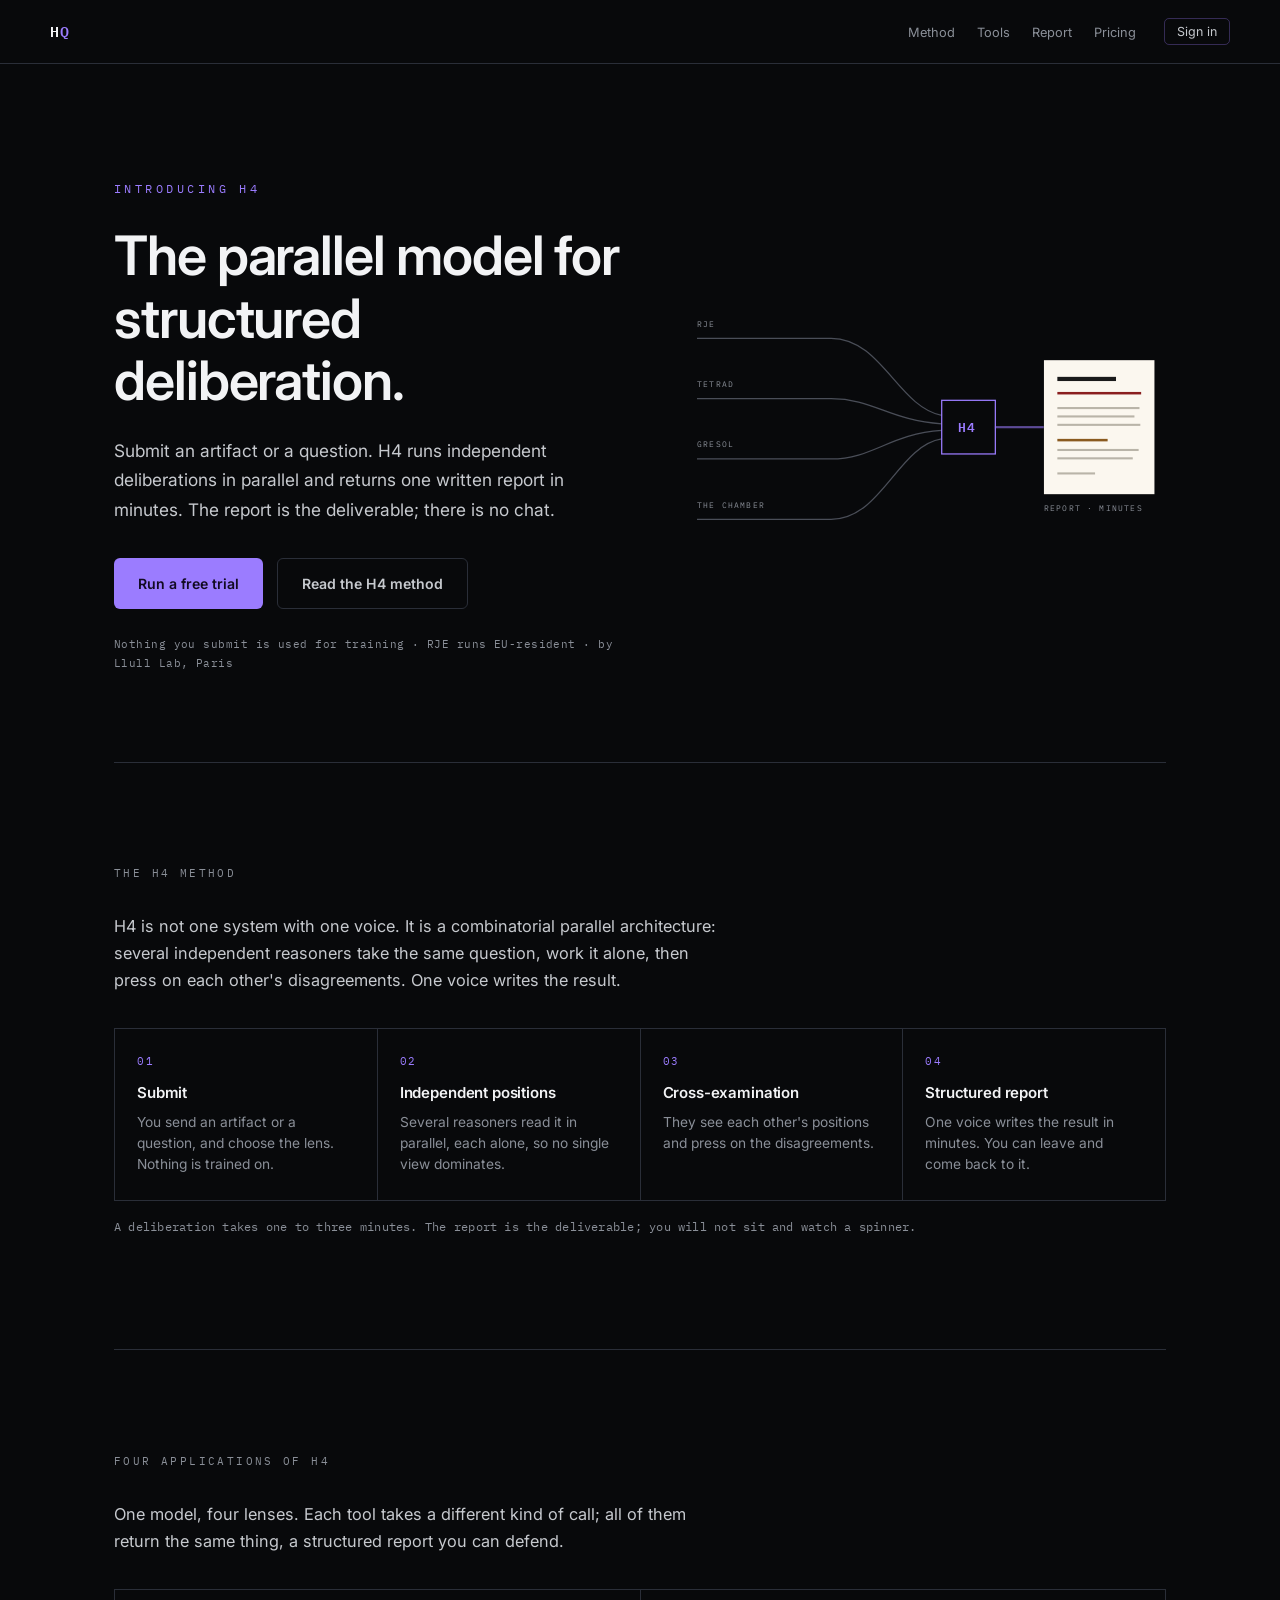
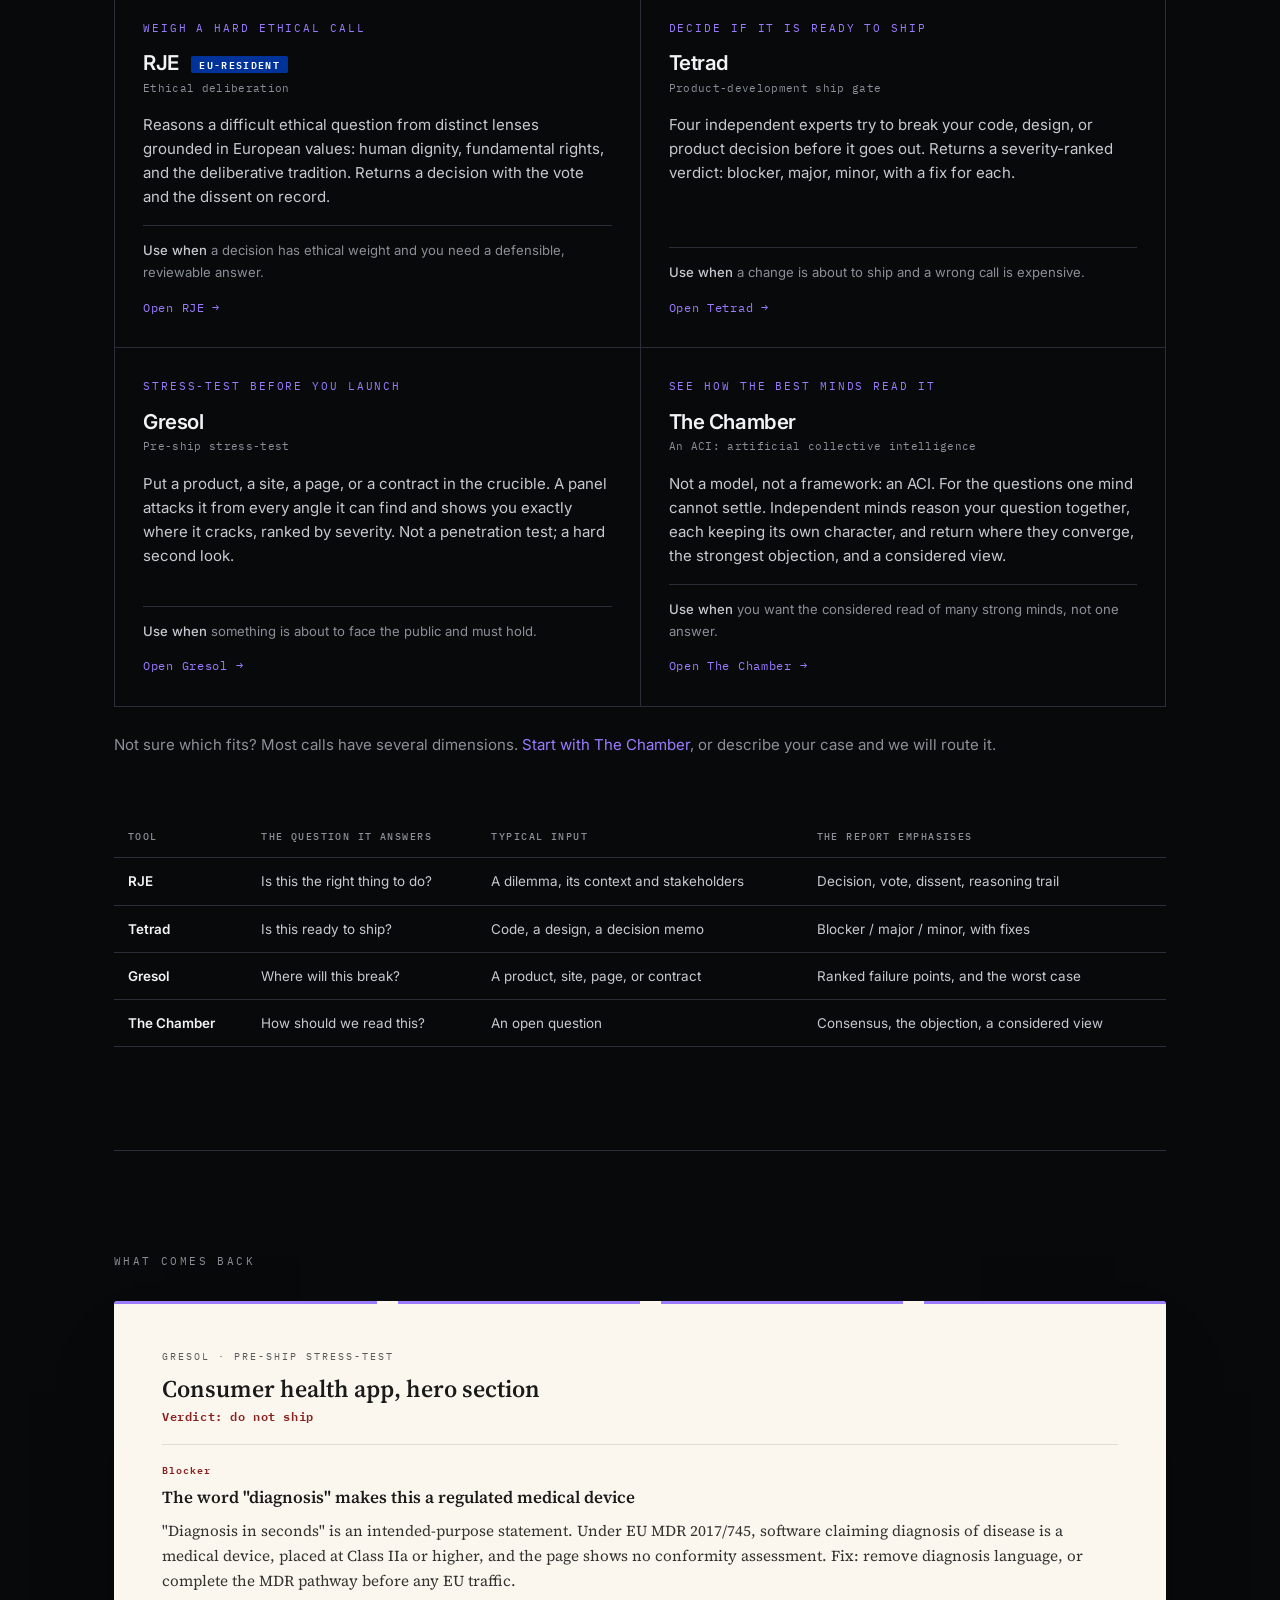
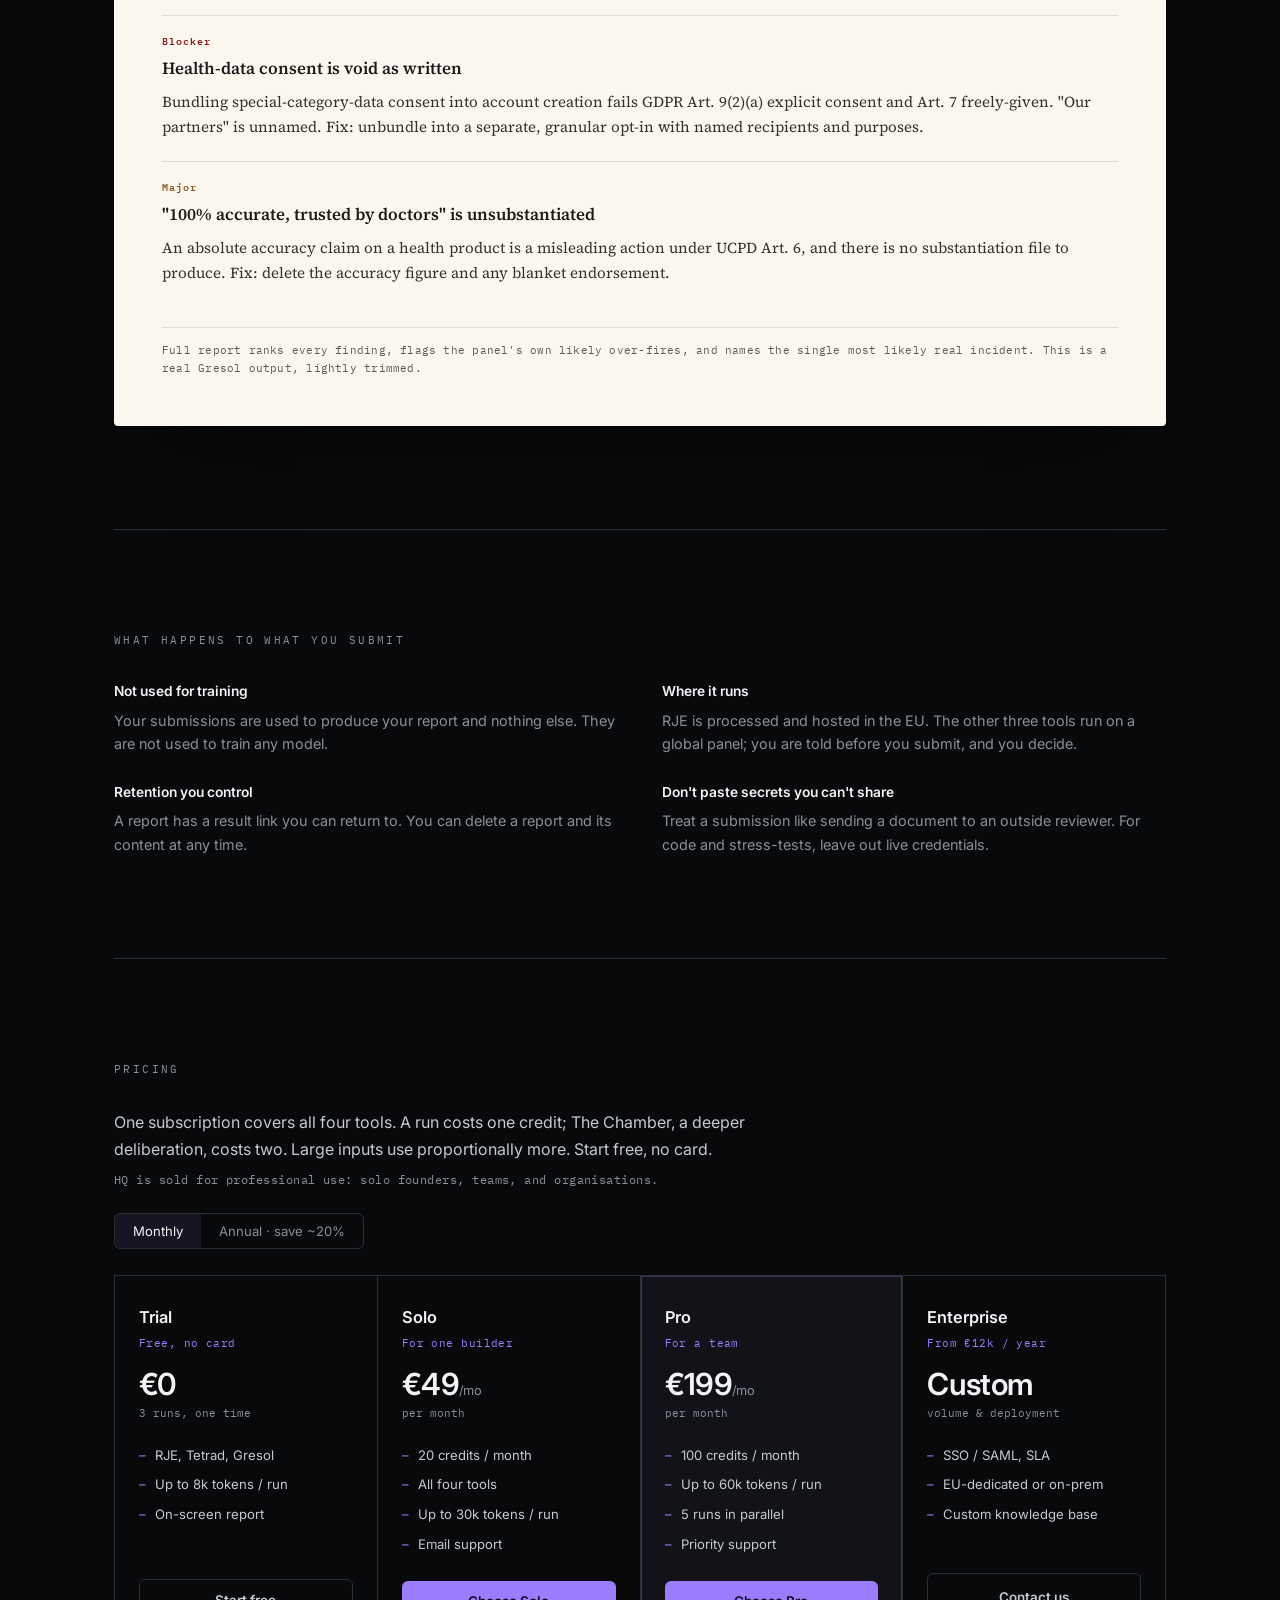
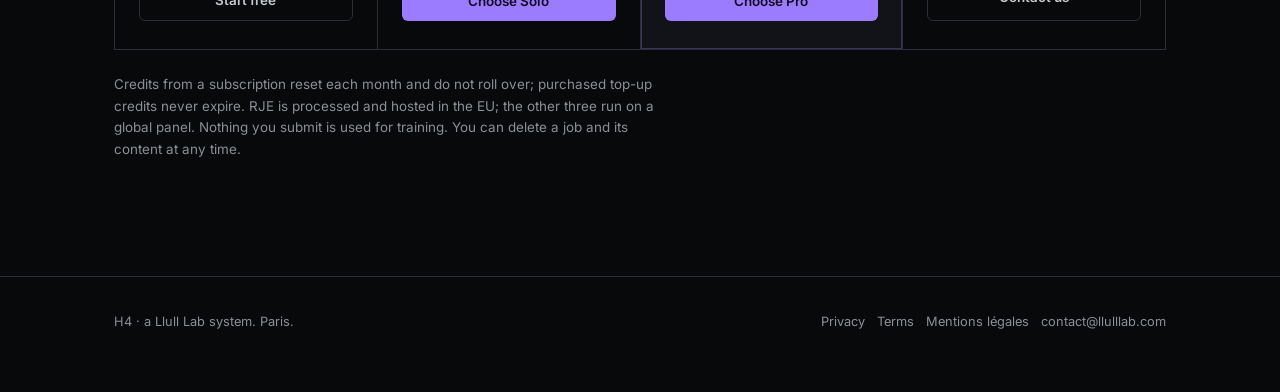
==== commit 52b3ec83: "Legal pages required before launch: B2B Terms + bilingual Mentions légales; standard footer across a" ====
--- a/index.html
+++ b/index.html
@@ -364,7 +364,7 @@
 <footer>
   <div class="wrap row">
     <div>H4 &middot; a Llull Lab system. Paris.</div>
-    <div><a href="https://llulllab.com/privacy-policy.html">Privacy</a> &nbsp; <a href="mailto:contact@llulllab.com">contact@llulllab.com</a></div>
+    <div><a href="https://llulllab.com/privacy-policy.html">Privacy</a> &nbsp; <a href="/terms">Terms</a> &nbsp; <a href="/mentions-legales">Mentions légales</a> &nbsp; <a href="mailto:contact@llulllab.com">contact@llulllab.com</a></div>
   </div>
 </footer>
 <script src="/auth.js"></script>
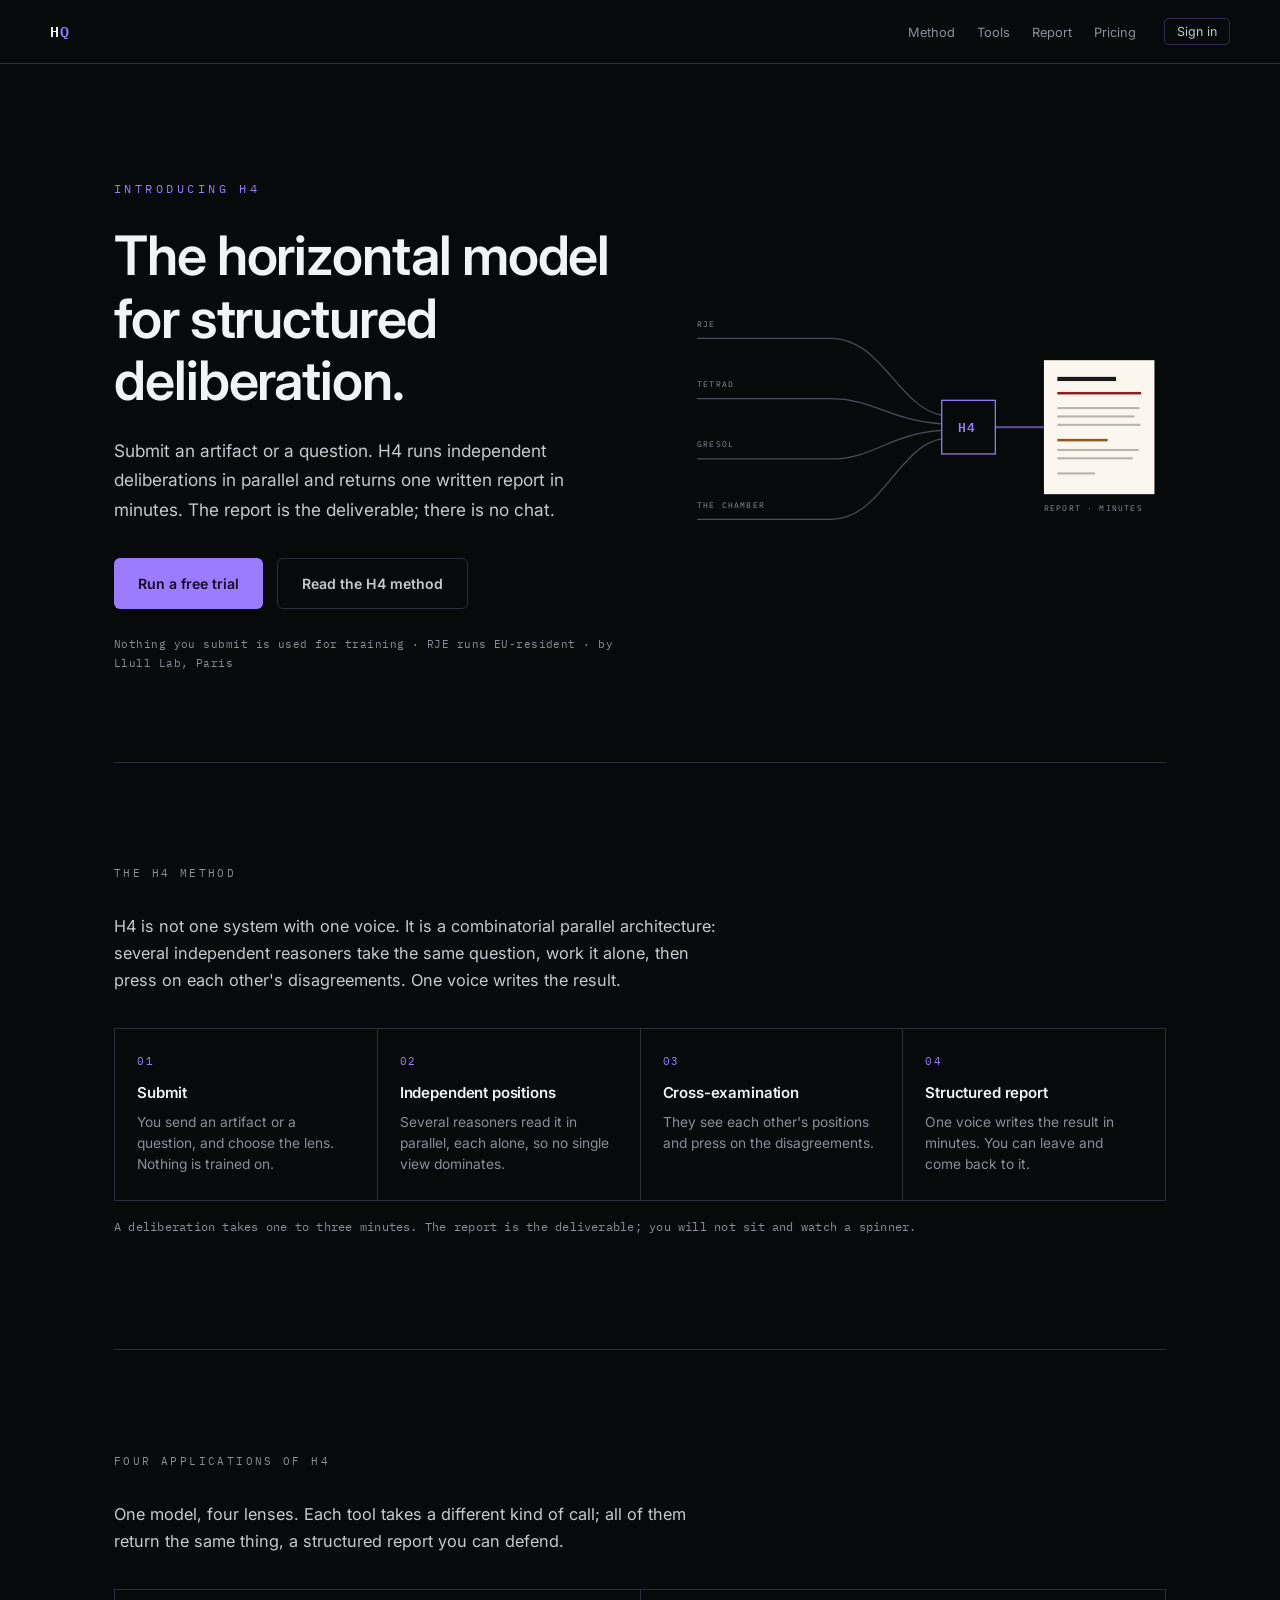
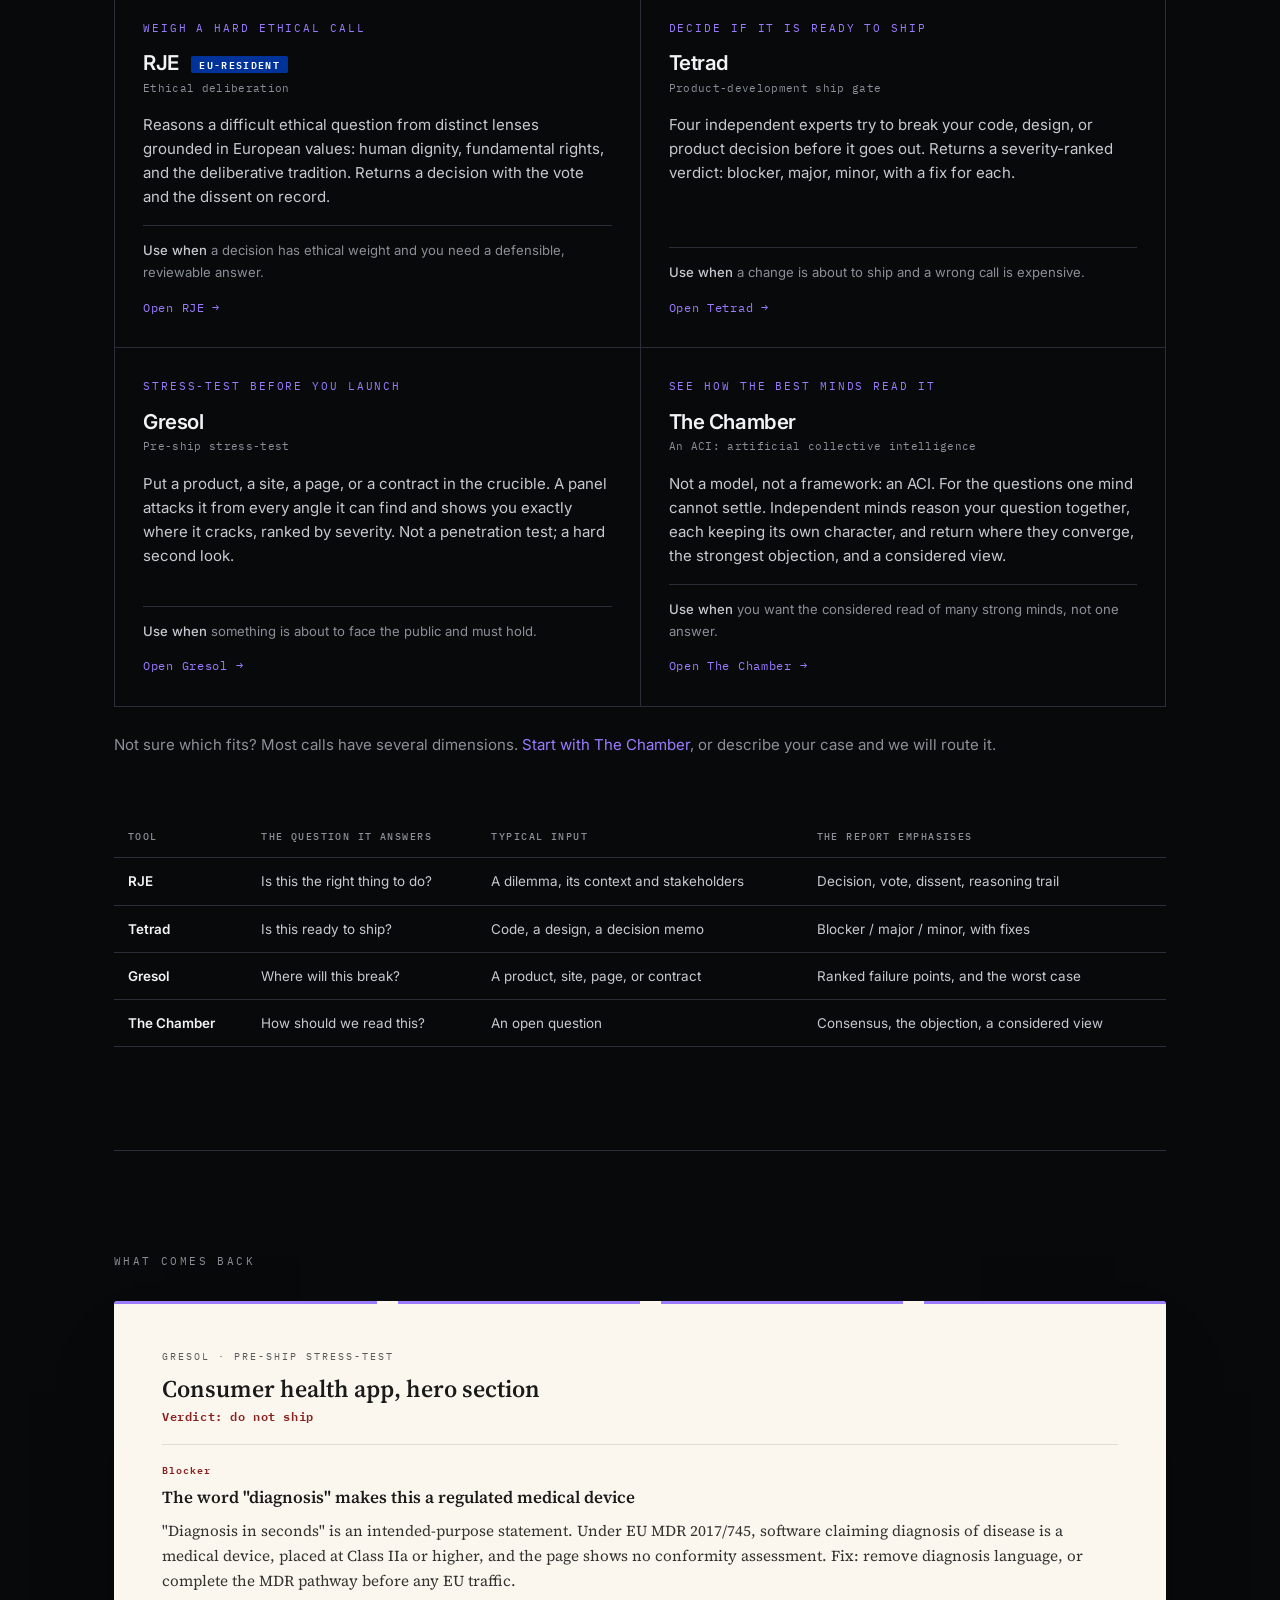
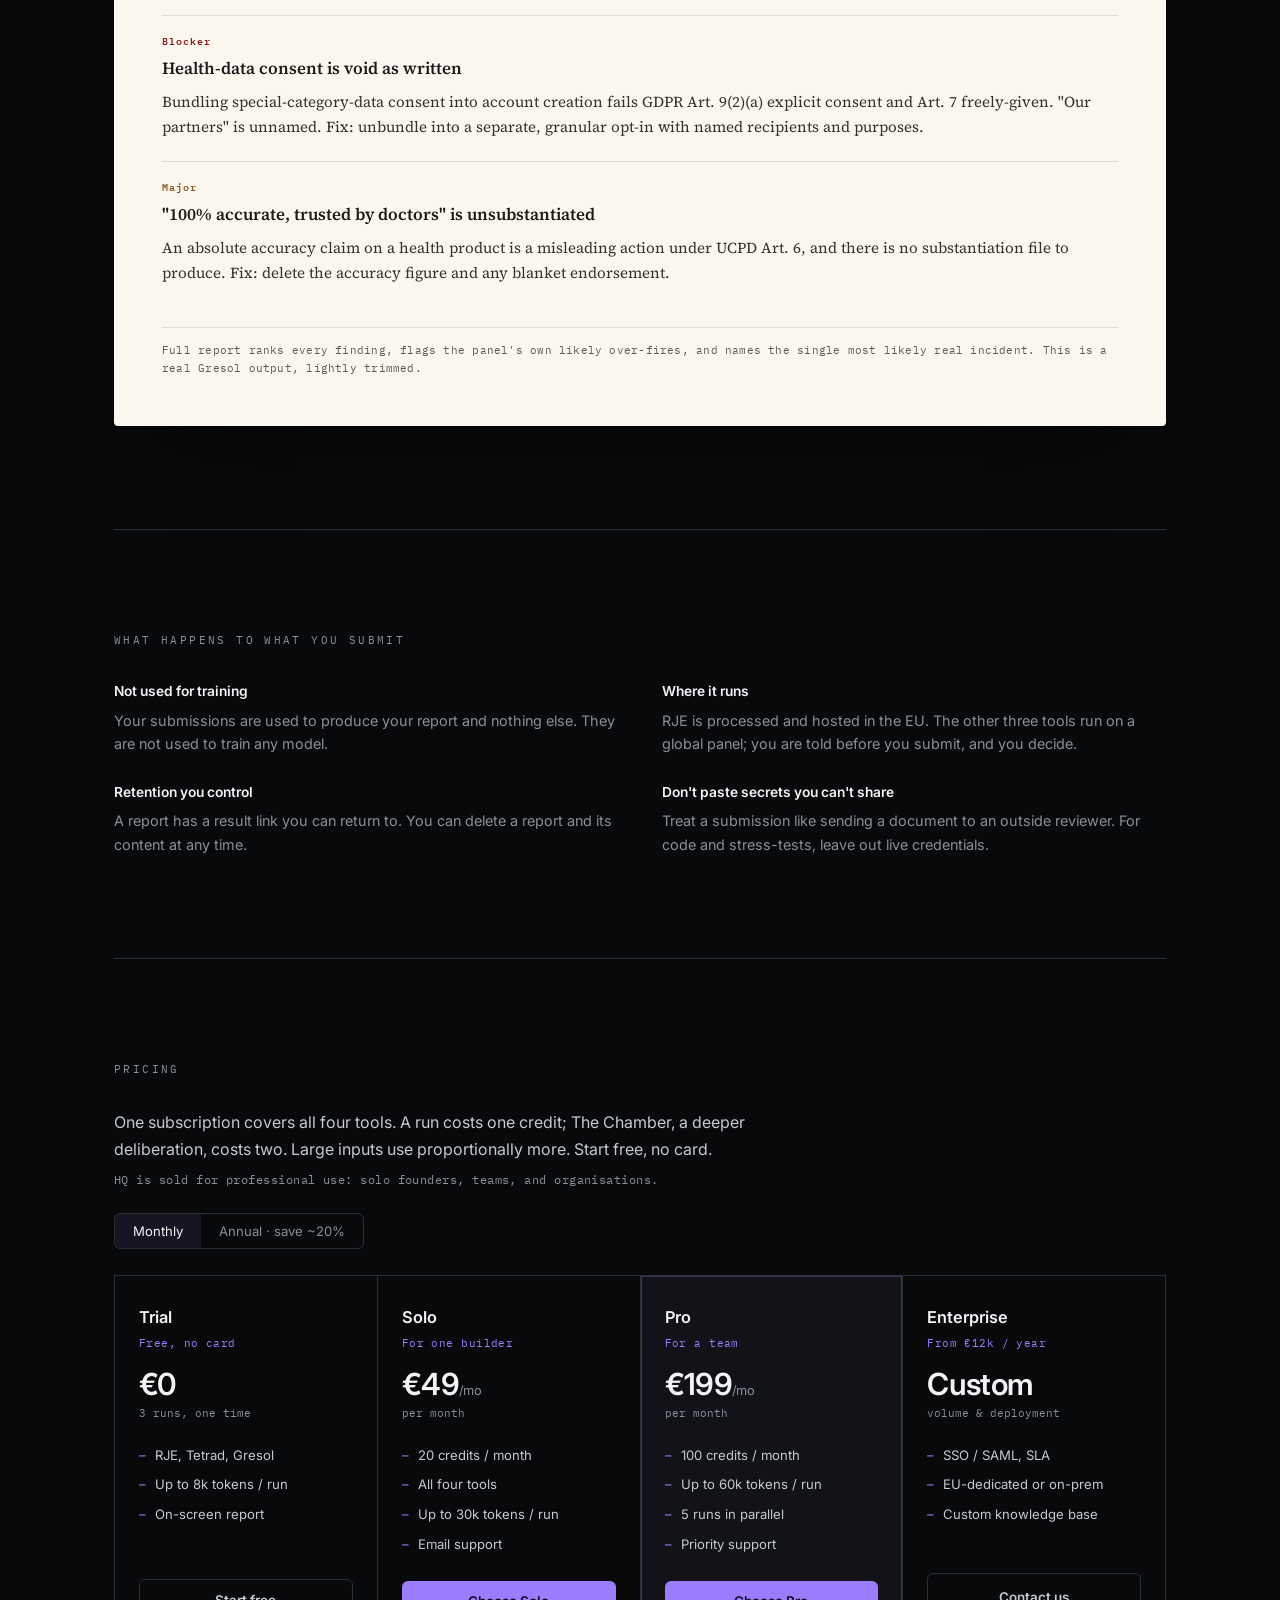
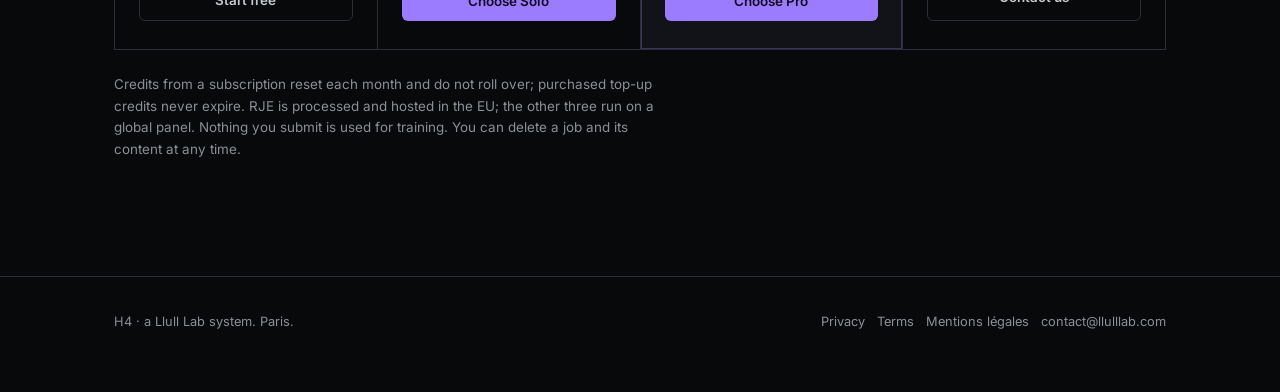
==== commit 63f1c80c: "H4 is the horizontal model: hero, title and social preview wording" ====
--- a/index.html
+++ b/index.html
@@ -3,8 +3,16 @@
 <head>
 <meta charset="utf-8">
 <meta name="viewport" content="width=device-width, initial-scale=1">
-<title>HQ · H4, the parallel model for structured deliberation</title>
-<meta name="description" content="H4 is a parallel deliberation model. Submit an artifact or a question; independent deliberations run in parallel and one structured report comes back in minutes.">
+<title>HQ · H4, the horizontal model for structured deliberation</title>
+<meta name="description" content="H4 is a horizontal deliberation model. Submit an artifact or a question; independent deliberations run in parallel and one structured report comes back in minutes.">
+<meta property="og:type" content="website">
+<meta property="og:url" content="https://h-q.io/">
+<meta property="og:site_name" content="HQ">
+<meta property="og:title" content="The horizontal model for structured deliberation.">
+<meta property="og:description" content="H4 runs independent deliberations in parallel and returns one written report in minutes. Four tools, one account. Built for professional use.">
+<meta name="twitter:card" content="summary_large_image">
+<meta name="twitter:title" content="The horizontal model for structured deliberation.">
+<meta name="twitter:description" content="H4 runs independent deliberations in parallel and returns one written report in minutes. Four tools, one account. Built for professional use.">
 <link rel="icon" href='data:image/svg+xml,<svg xmlns="http://www.w3.org/2000/svg" viewBox="0 0 32 32"><rect width="32" height="32" fill="%2308090B"/><path d="M4 8h13M4 13h13M4 19h13M4 24h13" stroke="%238A8F98" stroke-width="2"/><rect x="21" y="8" width="7" height="18" fill="%23FBF7EF"/></svg>'>
 <link rel="preconnect" href="https://fonts.googleapis.com">
 <link rel="preconnect" href="https://fonts.gstatic.com" crossorigin>
@@ -173,7 +181,7 @@
   <div class="hero">
     <div>
       <div class="over">Introducing H4</div>
-      <h1>The parallel model for structured deliberation.</h1>
+      <h1>The horizontal model for structured deliberation.</h1>
       <p class="lede">Submit an artifact or a question. H4 runs independent deliberations in parallel and returns one written report in minutes. The report is the deliverable; there is no chat.</p>
       <div class="ctas">
         <button class="btn" id="cta-trial">Run a free trial</button>
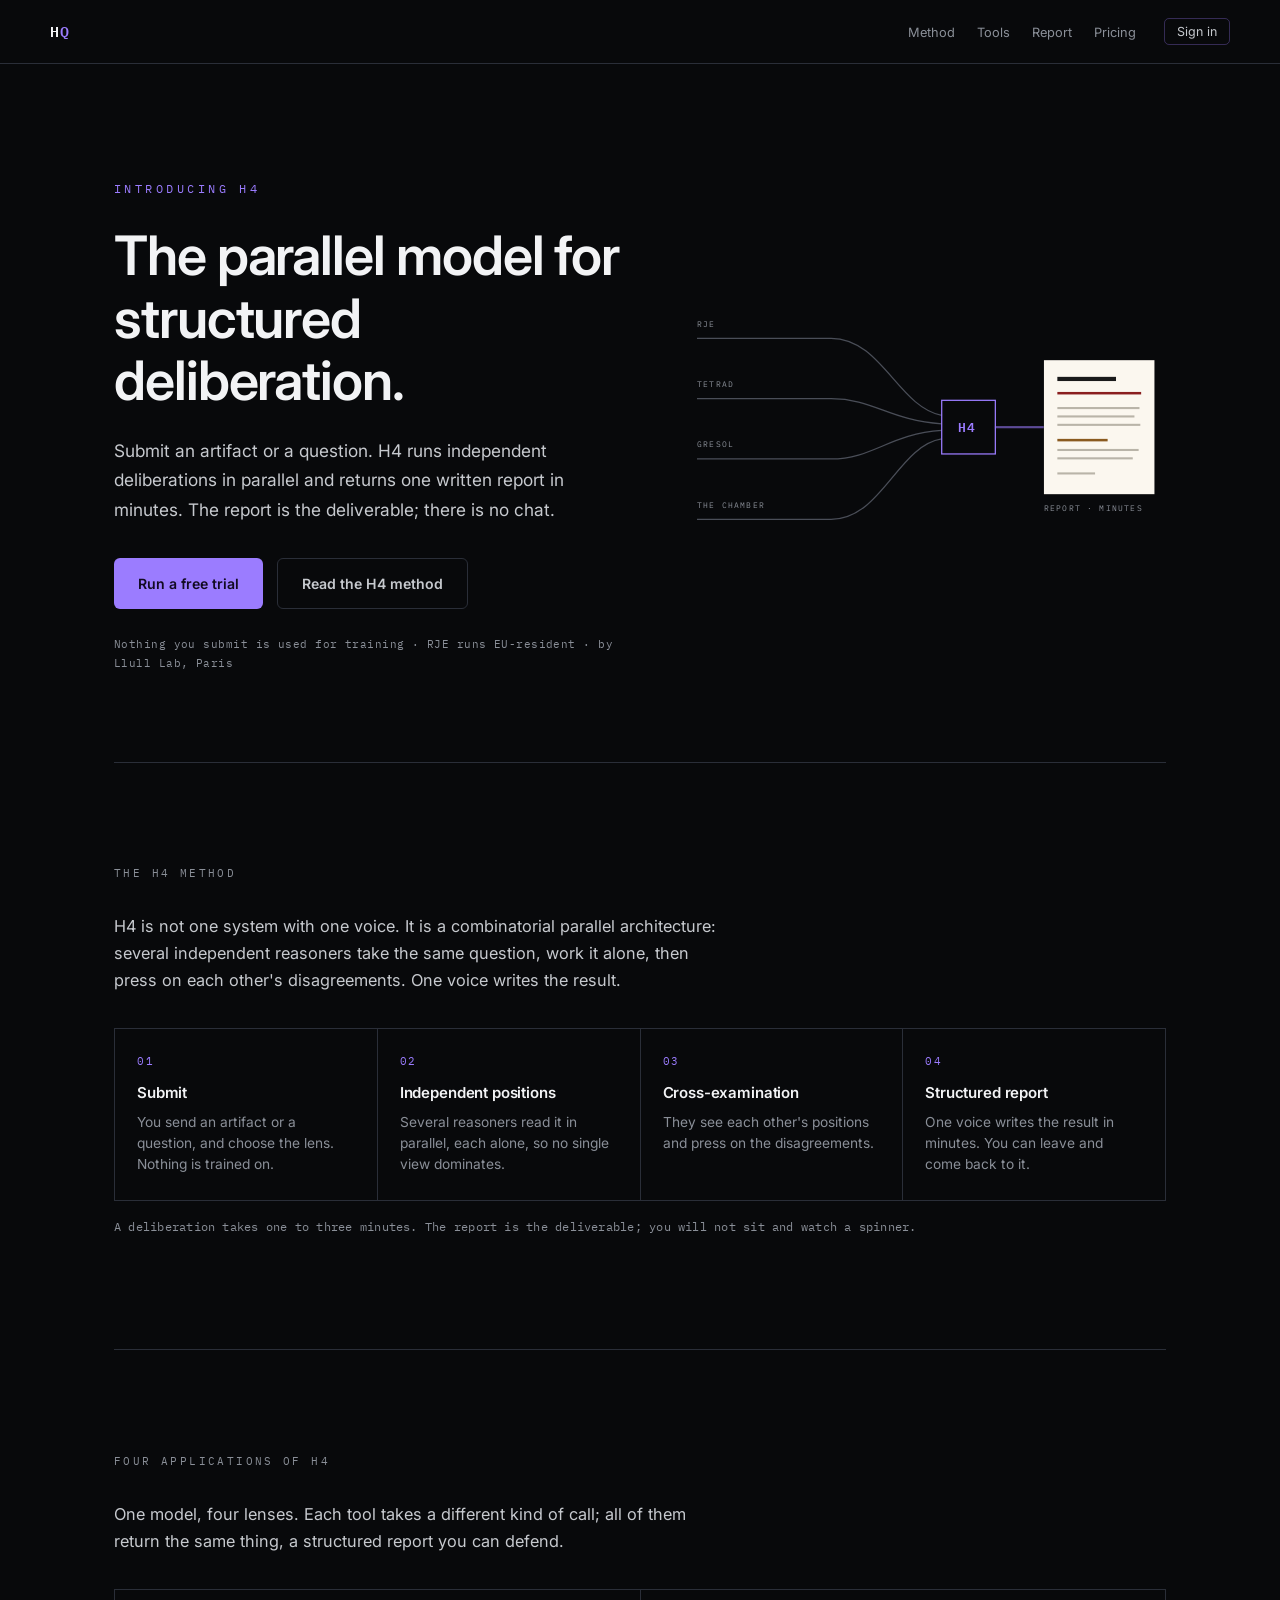
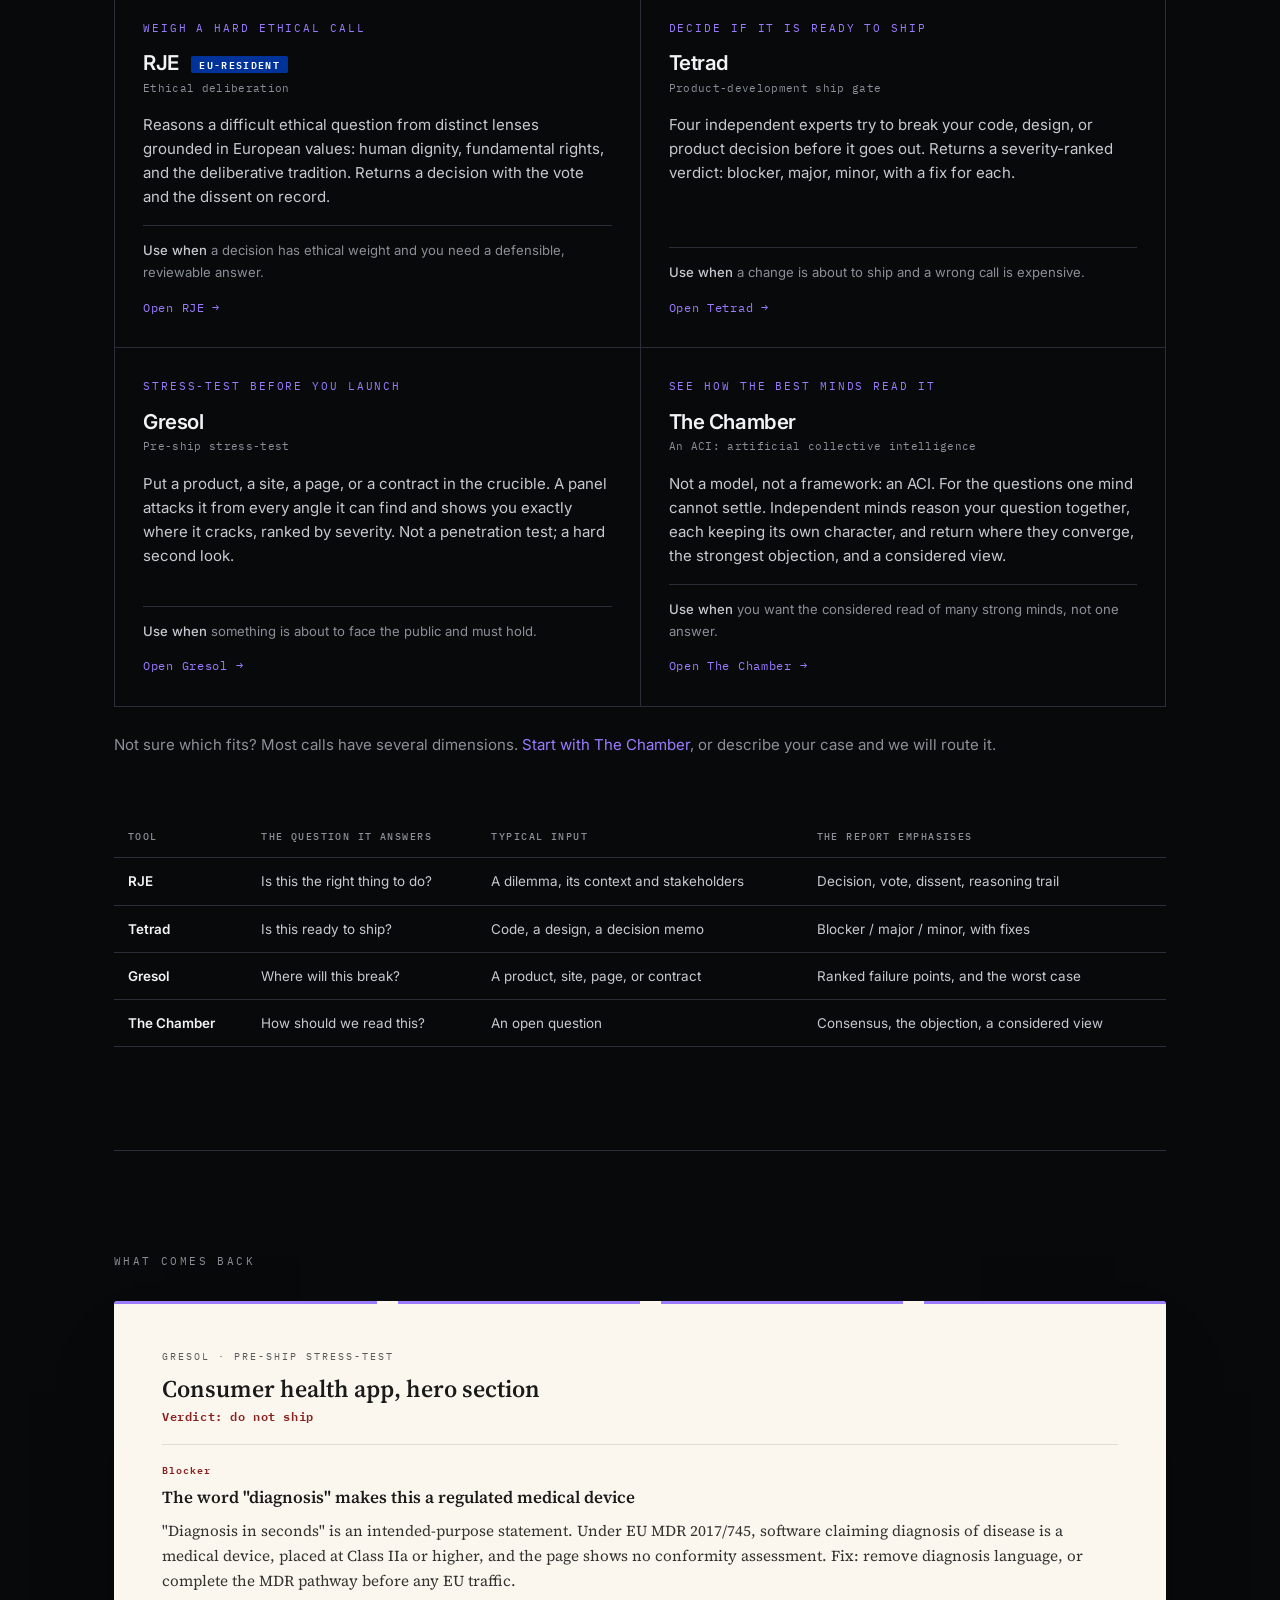
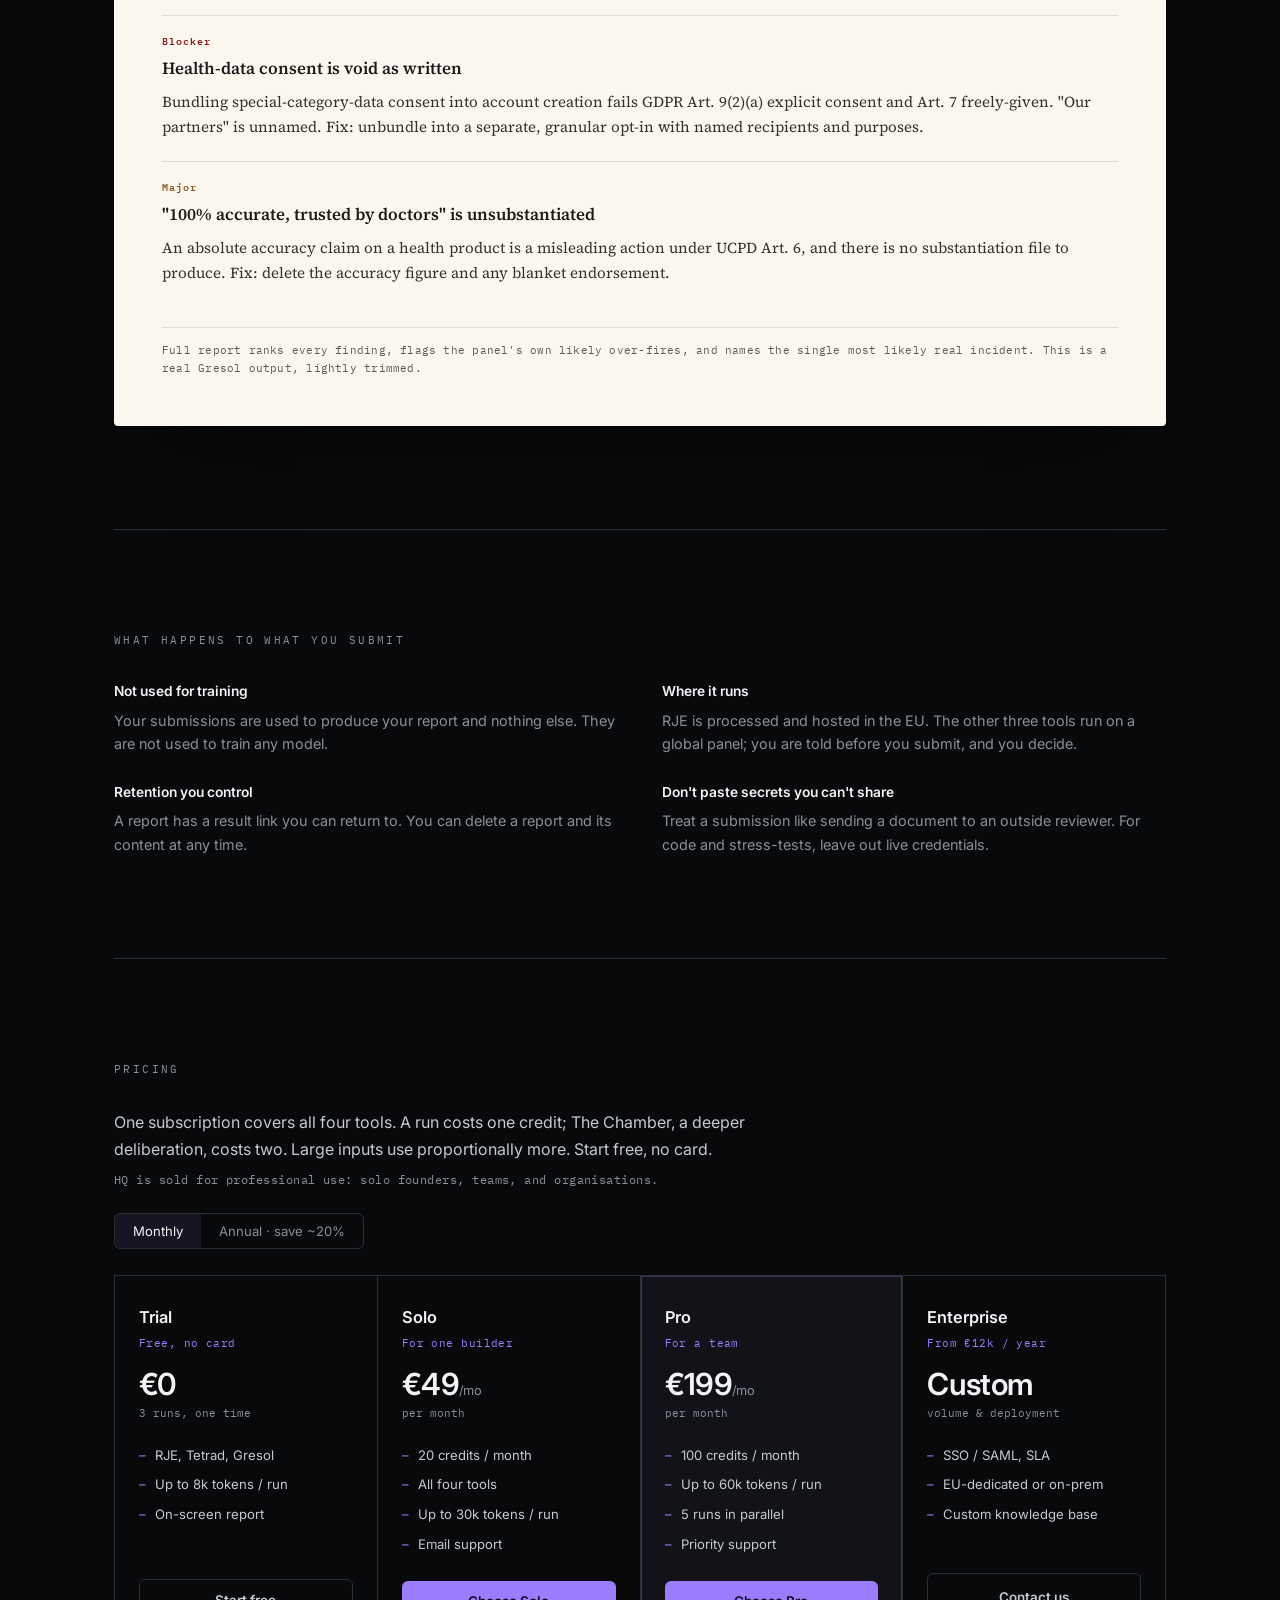
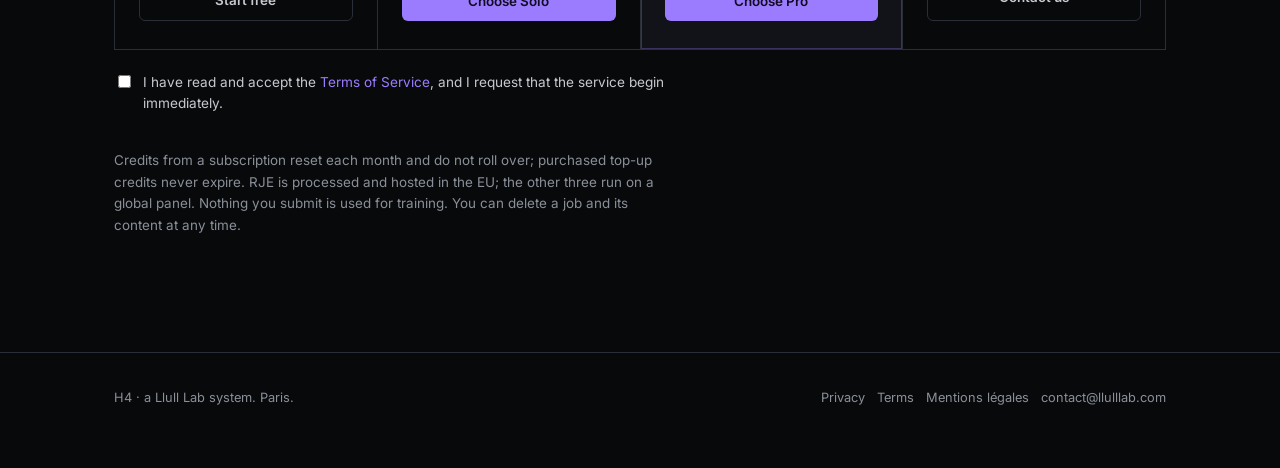
==== commit 46751f13: "HQ checkout: per-product consent (checkbox + consent module) before Stripe" ====
--- a/index.html
+++ b/index.html
@@ -3,16 +3,8 @@
 <head>
 <meta charset="utf-8">
 <meta name="viewport" content="width=device-width, initial-scale=1">
-<title>HQ · H4, the horizontal model for structured deliberation</title>
-<meta name="description" content="H4 is a horizontal deliberation model. Submit an artifact or a question; independent deliberations run in parallel and one structured report comes back in minutes.">
-<meta property="og:type" content="website">
-<meta property="og:url" content="https://h-q.io/">
-<meta property="og:site_name" content="HQ">
-<meta property="og:title" content="The horizontal model for structured deliberation.">
-<meta property="og:description" content="H4 runs independent deliberations in parallel and returns one written report in minutes. Four tools, one account. Built for professional use.">
-<meta name="twitter:card" content="summary_large_image">
-<meta name="twitter:title" content="The horizontal model for structured deliberation.">
-<meta name="twitter:description" content="H4 runs independent deliberations in parallel and returns one written report in minutes. Four tools, one account. Built for professional use.">
+<title>HQ · H4, the parallel model for structured deliberation</title>
+<meta name="description" content="H4 is a parallel deliberation model. Submit an artifact or a question; independent deliberations run in parallel and one structured report comes back in minutes.">
 <link rel="icon" href='data:image/svg+xml,<svg xmlns="http://www.w3.org/2000/svg" viewBox="0 0 32 32"><rect width="32" height="32" fill="%2308090B"/><path d="M4 8h13M4 13h13M4 19h13M4 24h13" stroke="%238A8F98" stroke-width="2"/><rect x="21" y="8" width="7" height="18" fill="%23FBF7EF"/></svg>'>
 <link rel="preconnect" href="https://fonts.googleapis.com">
 <link rel="preconnect" href="https://fonts.gstatic.com" crossorigin>
@@ -149,7 +141,10 @@
   .ptier .pbtn:hover{background:#a98dff}
   .ptier .pbtn.ghost{background:none;border:1px solid var(--line);color:var(--body)}
   .ptier .pbtn.ghost:hover{border-color:var(--hi-dim);color:var(--fg)}
-  .pnote{font-size:.84rem;color:var(--muted);margin-top:24px;max-width:70ch;line-height:1.6}
+  .tosaccept{display:flex;align-items:flex-start;gap:9px;font-size:.85rem;color:var(--body);margin-top:22px;max-width:70ch;line-height:1.5;cursor:pointer}
+  .tosaccept input{margin-top:3px;flex-shrink:0}
+  .tosmsg{font-size:.82rem;color:#e08b8b;margin:8px 0 0;min-height:1em}
+  .pnote{font-size:.84rem;color:var(--muted);margin-top:16px;max-width:70ch;line-height:1.6}
 
   footer{border-top:1px solid var(--line);padding:34px 0 60px;color:var(--muted);font-size:.8rem}
   footer .row{display:flex;justify-content:space-between;flex-wrap:wrap;gap:12px}
@@ -181,7 +176,7 @@
   <div class="hero">
     <div>
       <div class="over">Introducing H4</div>
-      <h1>The horizontal model for structured deliberation.</h1>
+      <h1>The parallel model for structured deliberation.</h1>
       <p class="lede">Submit an artifact or a question. H4 runs independent deliberations in parallel and returns one written report in minutes. The report is the deliverable; there is no chat.</p>
       <div class="ctas">
         <button class="btn" id="cta-trial">Run a free trial</button>
@@ -364,6 +359,8 @@
         <a class="pbtn ghost" href="mailto:contact@llulllab.com?subject=HQ%20Enterprise">Contact us</a>
       </div>
     </div>
+    <label class="tosaccept"><input type="checkbox" id="hq-tos"><span>I have read and accept the <a href="/terms" target="_blank" rel="noopener">Terms of Service</a>, and I request that the service begin immediately.</span></label>
+    <p class="tosmsg" id="hq-tos-msg"></p>
     <p class="pnote">Credits from a subscription reset each month and do not roll over; purchased top-up credits never expire. RJE is processed and hosted in the EU; the other three run on a global panel. Nothing you submit is used for training. You can delete a job and its content at any time.</p>
   </section>
 
@@ -398,8 +395,9 @@
   function startTrial(){ if(window.HQ){ HQ.account ? (location.href="/chamber") : HQ.promptSignin("Enter your email for 3 free runs. No card."); } }
   document.getElementById("p-trial").addEventListener("click", startTrial);
   document.getElementById("cta-trial").addEventListener("click", startTrial);
-  document.getElementById("p-solo").addEventListener("click", function(){ if(window.HQ) HQ.checkout("solo", interval); });
-  document.getElementById("p-pro").addEventListener("click", function(){ if(window.HQ) HQ.checkout("pro", interval); });
+  function tosOk(){ var b=document.getElementById("hq-tos"), m=document.getElementById("hq-tos-msg"); if(b&&b.checked){ m.textContent=""; return true; } m.textContent="Please accept the Terms of Service to continue."; return false; }
+  document.getElementById("p-solo").addEventListener("click", function(){ if(!tosOk())return; if(window.HQ) HQ.checkout("solo", interval); });
+  document.getElementById("p-pro").addEventListener("click", function(){ if(!tosOk())return; if(window.HQ) HQ.checkout("pro", interval); });
 })();
 </script>
 </body>
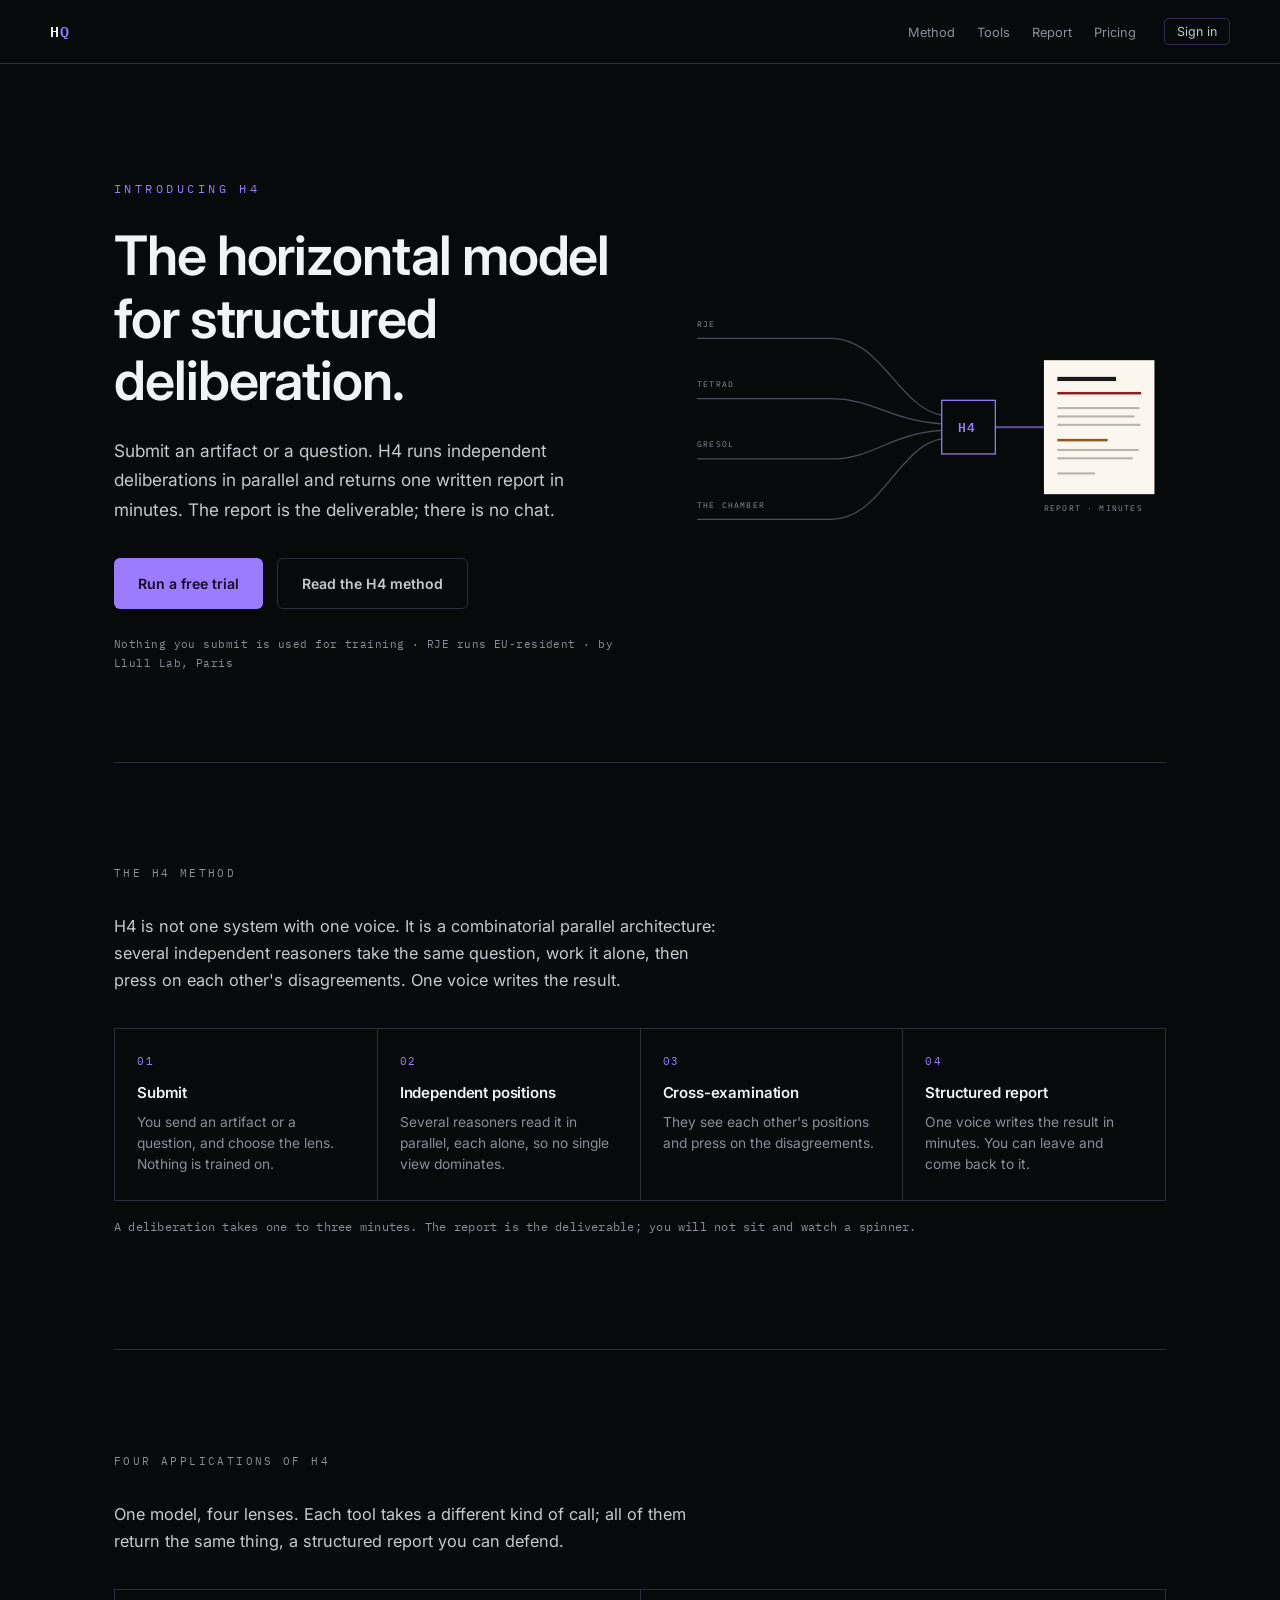
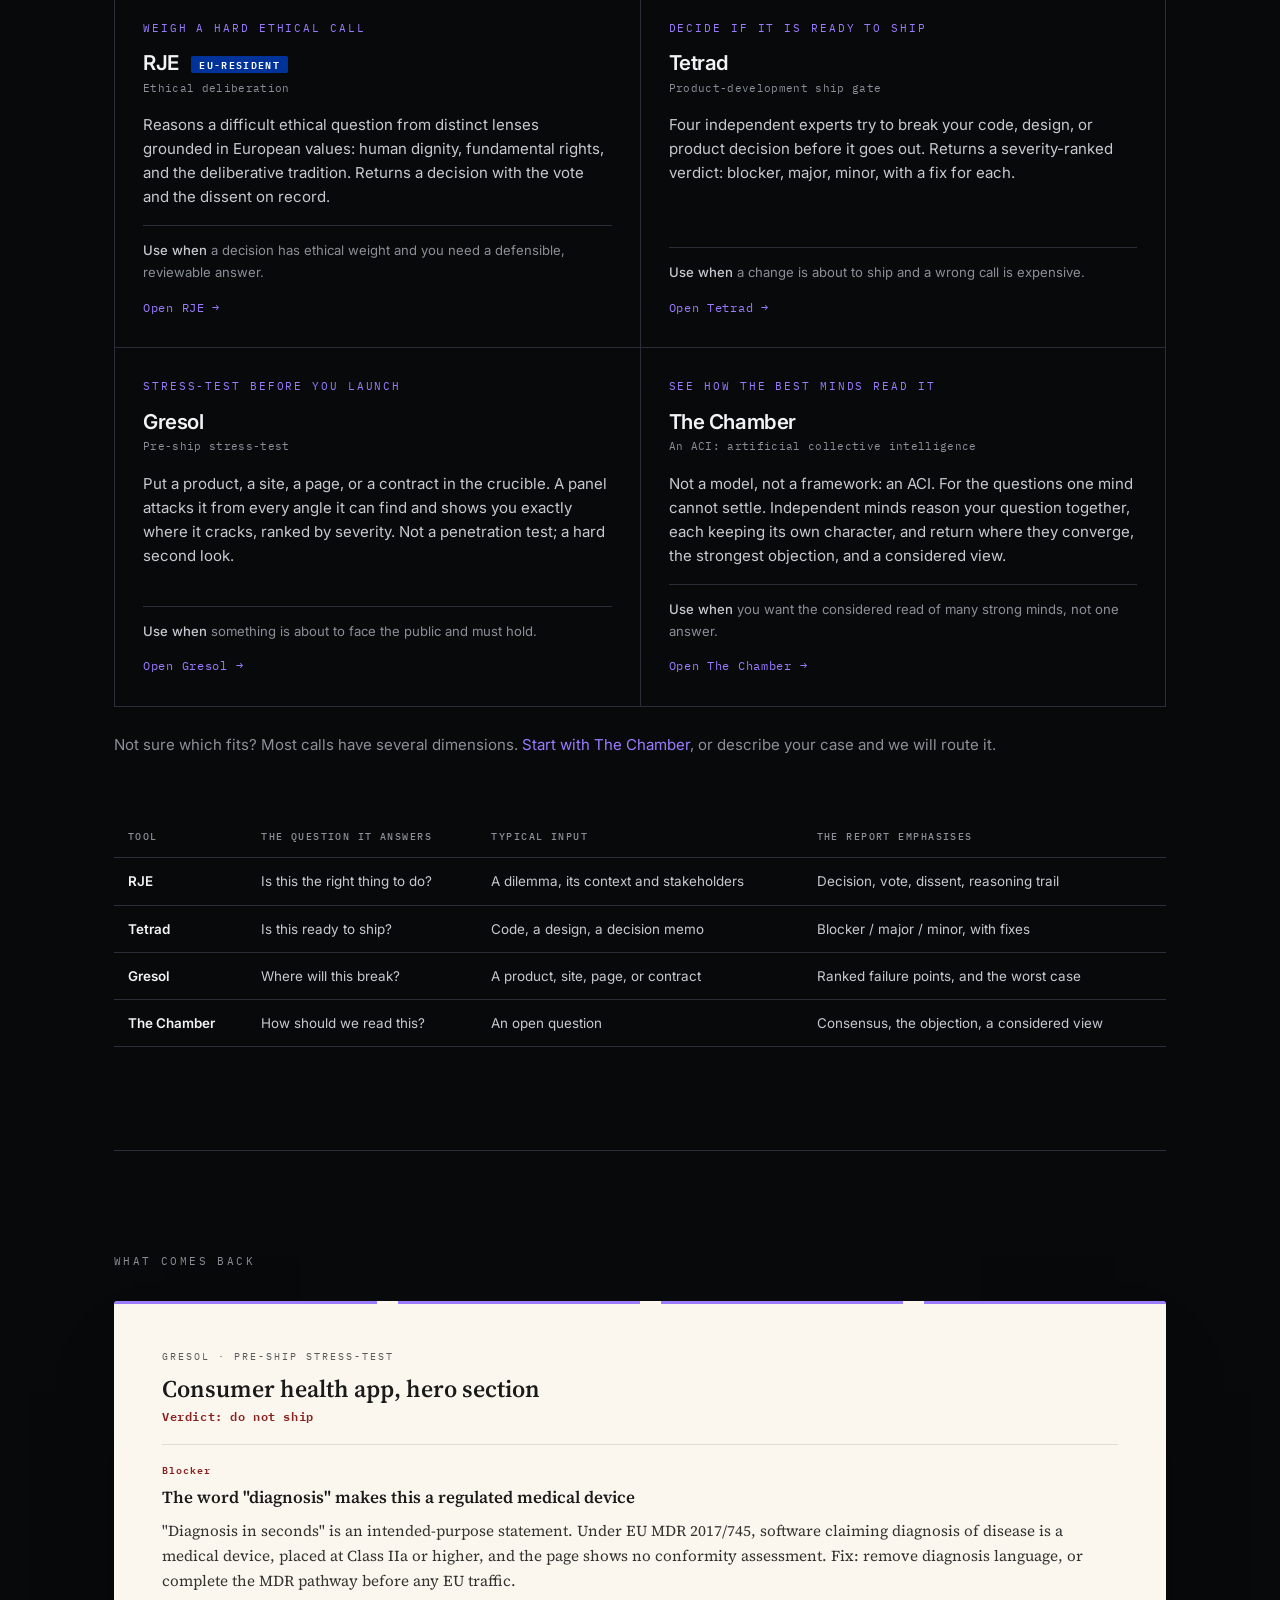
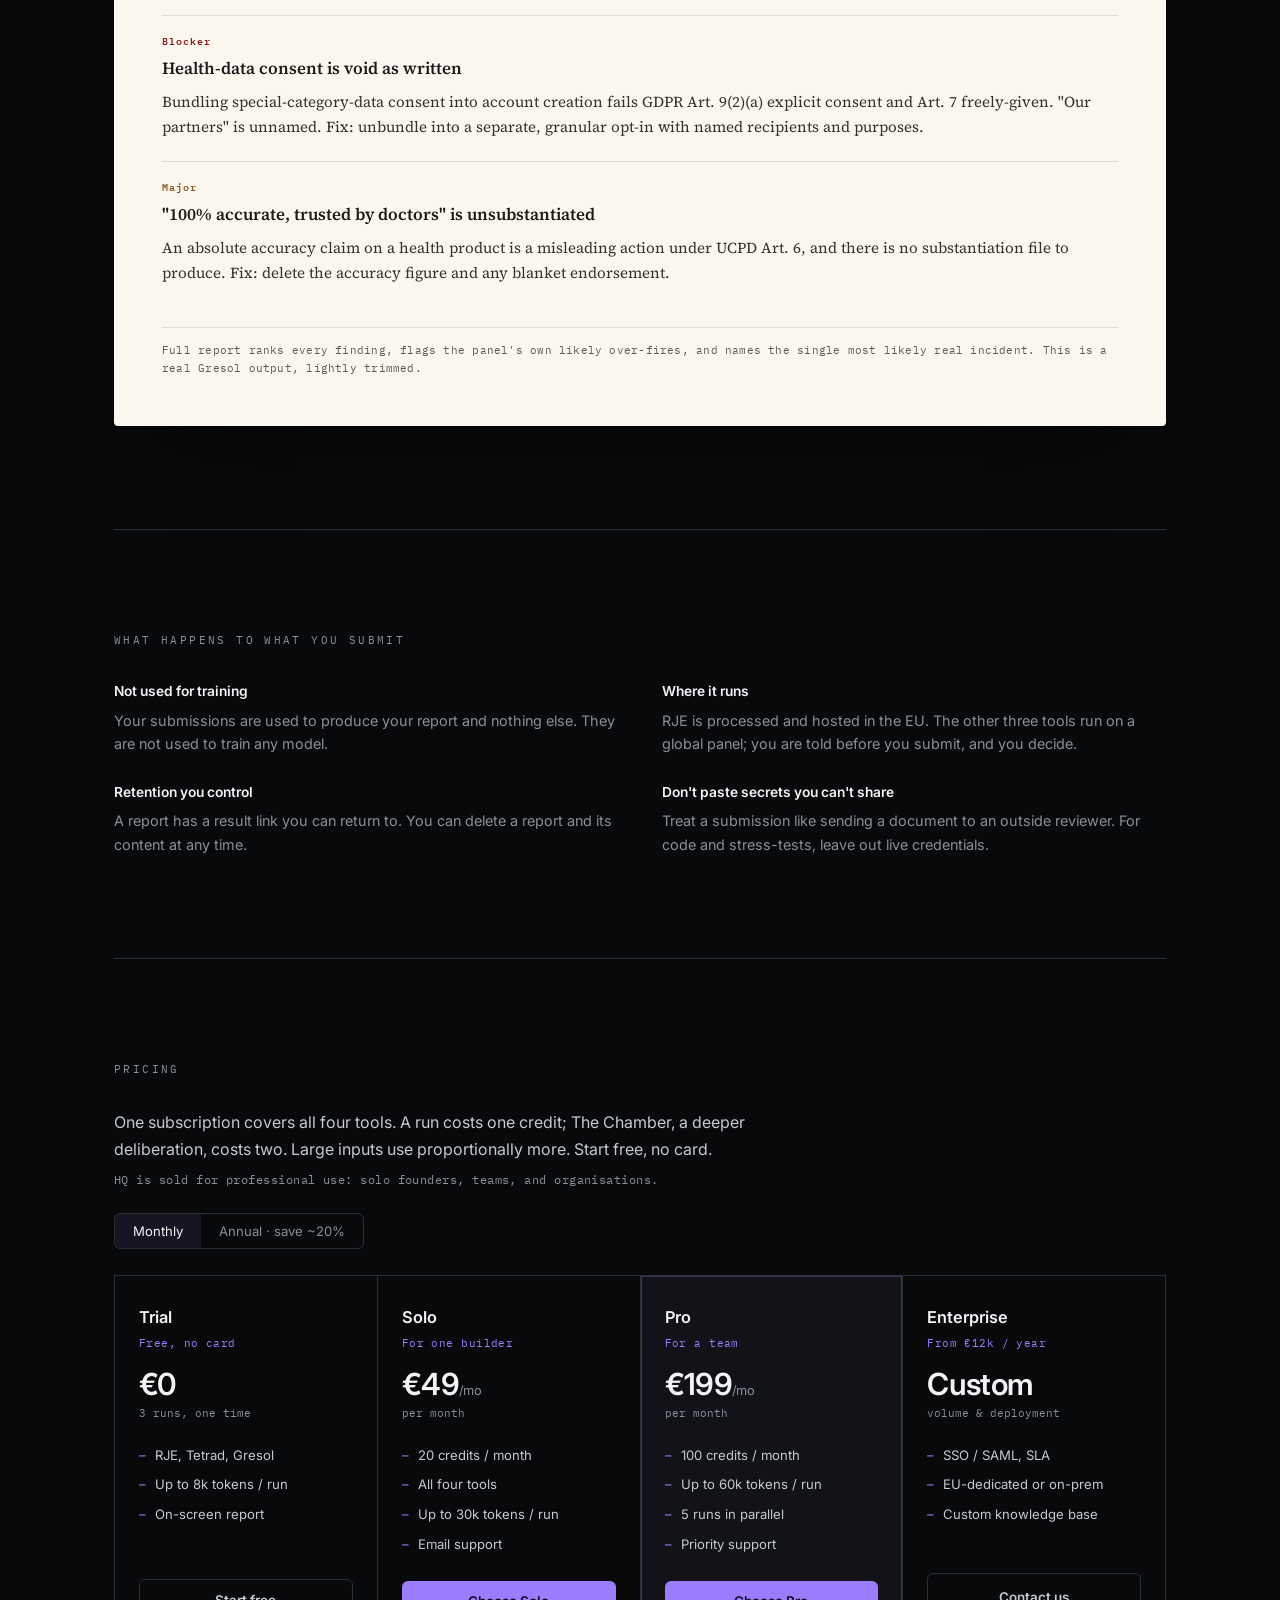
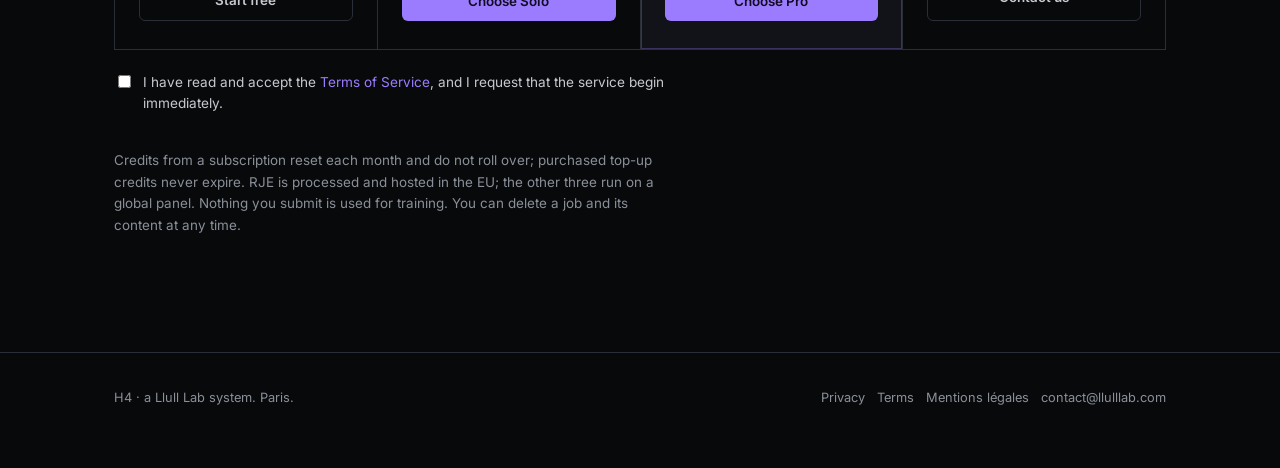
==== commit 9aac8b59: "SEO: restore horizontal-model title/h1/description + og/twitter + canonical; add sitemap.xml Regress" ====
--- a/index.html
+++ b/index.html
@@ -3,8 +3,17 @@
 <head>
 <meta charset="utf-8">
 <meta name="viewport" content="width=device-width, initial-scale=1">
-<title>HQ · H4, the parallel model for structured deliberation</title>
-<meta name="description" content="H4 is a parallel deliberation model. Submit an artifact or a question; independent deliberations run in parallel and one structured report comes back in minutes.">
+<title>HQ · H4, the horizontal model for structured deliberation</title>
+<meta name="description" content="H4 is a horizontal deliberation model. Submit an artifact or a question; independent deliberations run in parallel and one structured report comes back in minutes.">
+<link rel="canonical" href="https://h-q.io/">
+<meta property="og:type" content="website">
+<meta property="og:url" content="https://h-q.io/">
+<meta property="og:site_name" content="HQ">
+<meta property="og:title" content="The horizontal model for structured deliberation.">
+<meta property="og:description" content="H4 runs independent deliberations in parallel and returns one written report in minutes. Four tools, one account. Built for professional use.">
+<meta name="twitter:card" content="summary_large_image">
+<meta name="twitter:title" content="The horizontal model for structured deliberation.">
+<meta name="twitter:description" content="H4 runs independent deliberations in parallel and returns one written report in minutes. Four tools, one account. Built for professional use.">
 <link rel="icon" href='data:image/svg+xml,<svg xmlns="http://www.w3.org/2000/svg" viewBox="0 0 32 32"><rect width="32" height="32" fill="%2308090B"/><path d="M4 8h13M4 13h13M4 19h13M4 24h13" stroke="%238A8F98" stroke-width="2"/><rect x="21" y="8" width="7" height="18" fill="%23FBF7EF"/></svg>'>
 <link rel="preconnect" href="https://fonts.googleapis.com">
 <link rel="preconnect" href="https://fonts.gstatic.com" crossorigin>
@@ -176,7 +185,7 @@
   <div class="hero">
     <div>
       <div class="over">Introducing H4</div>
-      <h1>The parallel model for structured deliberation.</h1>
+      <h1>The horizontal model for structured deliberation.</h1>
       <p class="lede">Submit an artifact or a question. H4 runs independent deliberations in parallel and returns one written report in minutes. The report is the deliverable; there is no chat.</p>
       <div class="ctas">
         <button class="btn" id="cta-trial">Run a free trial</button>
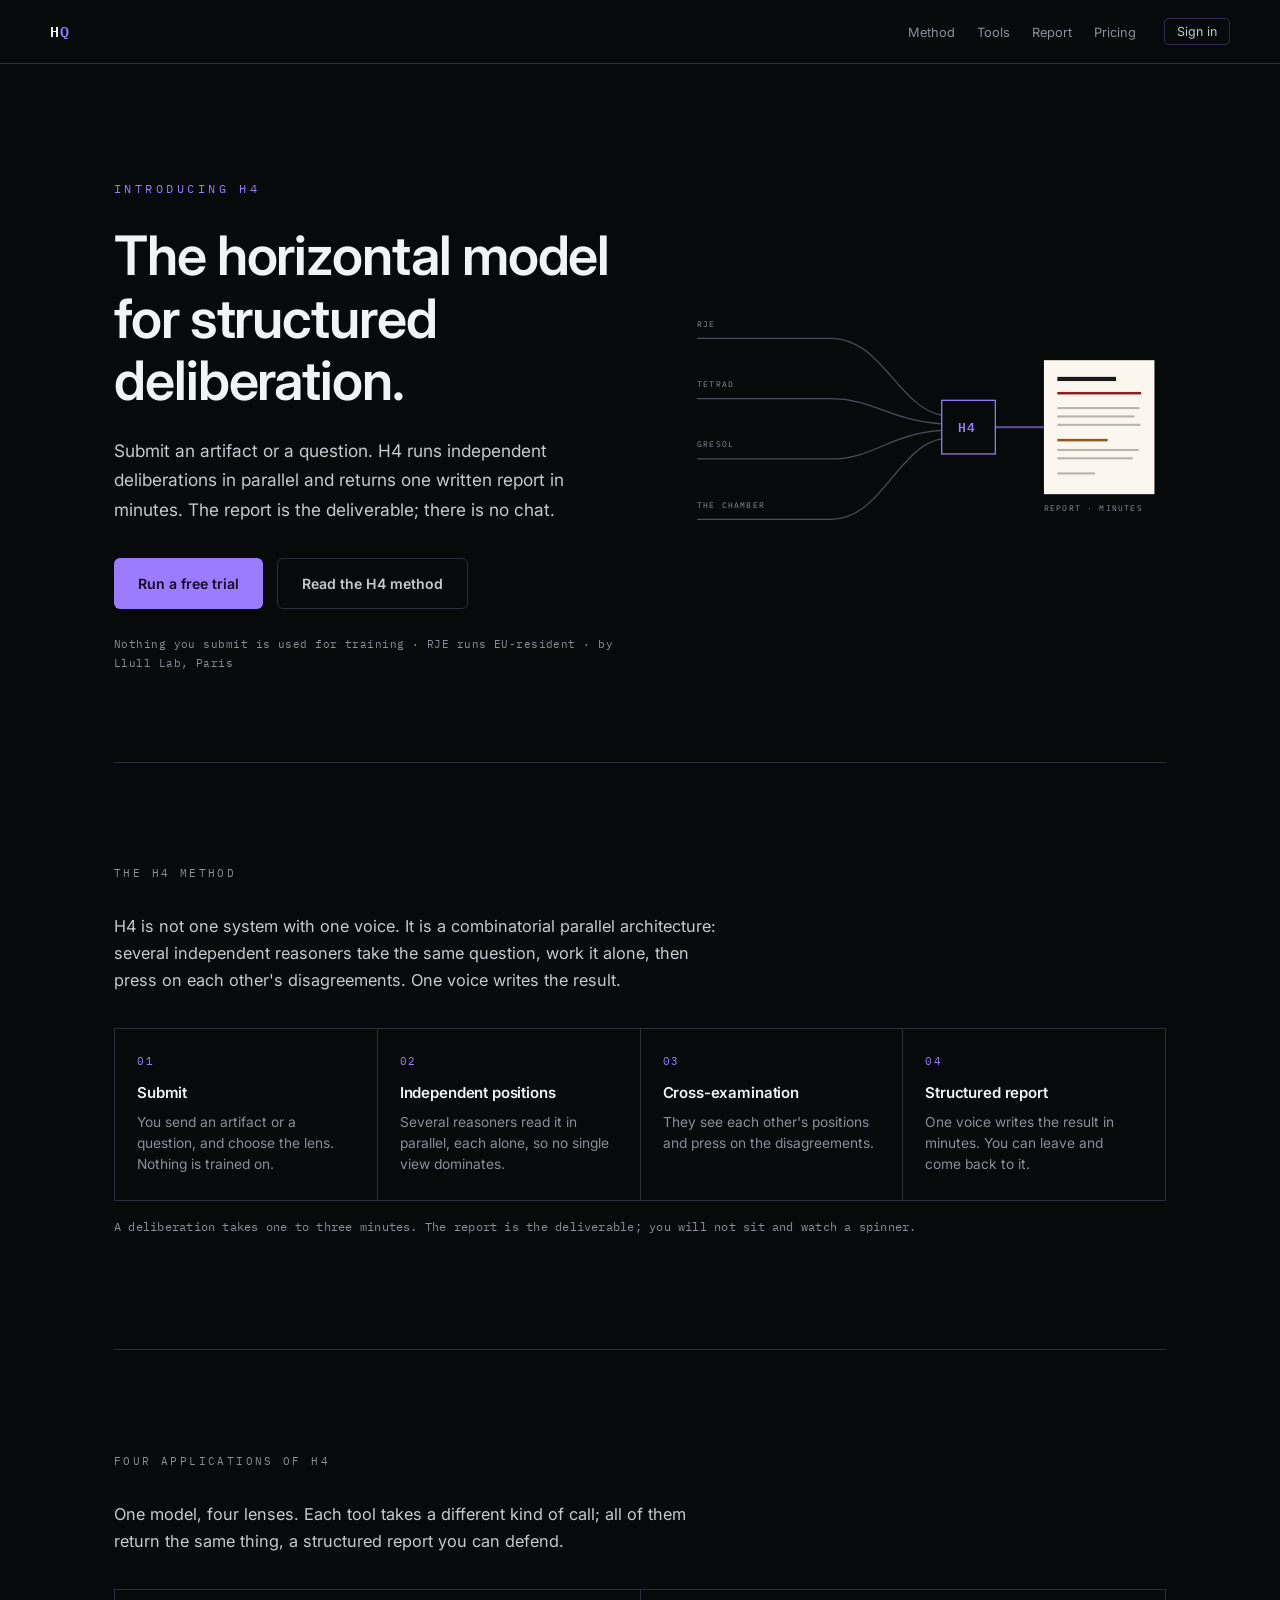
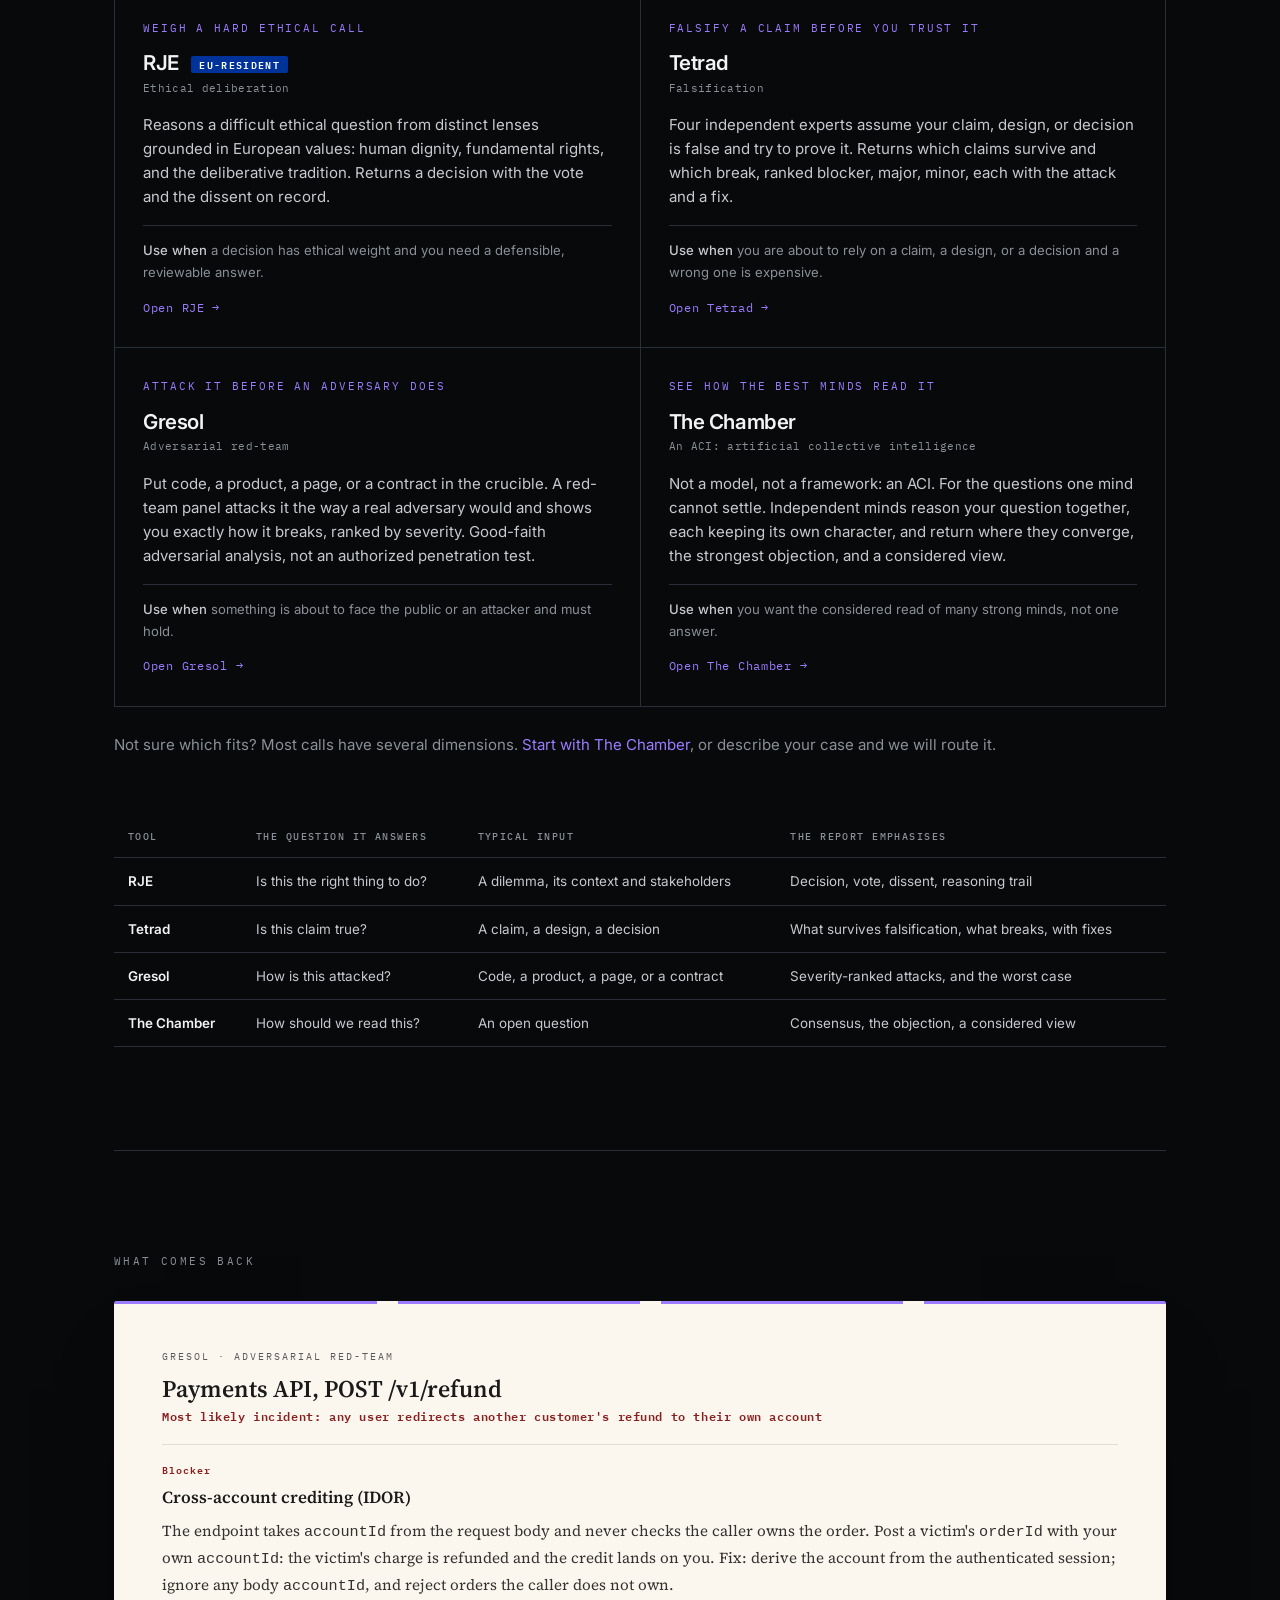
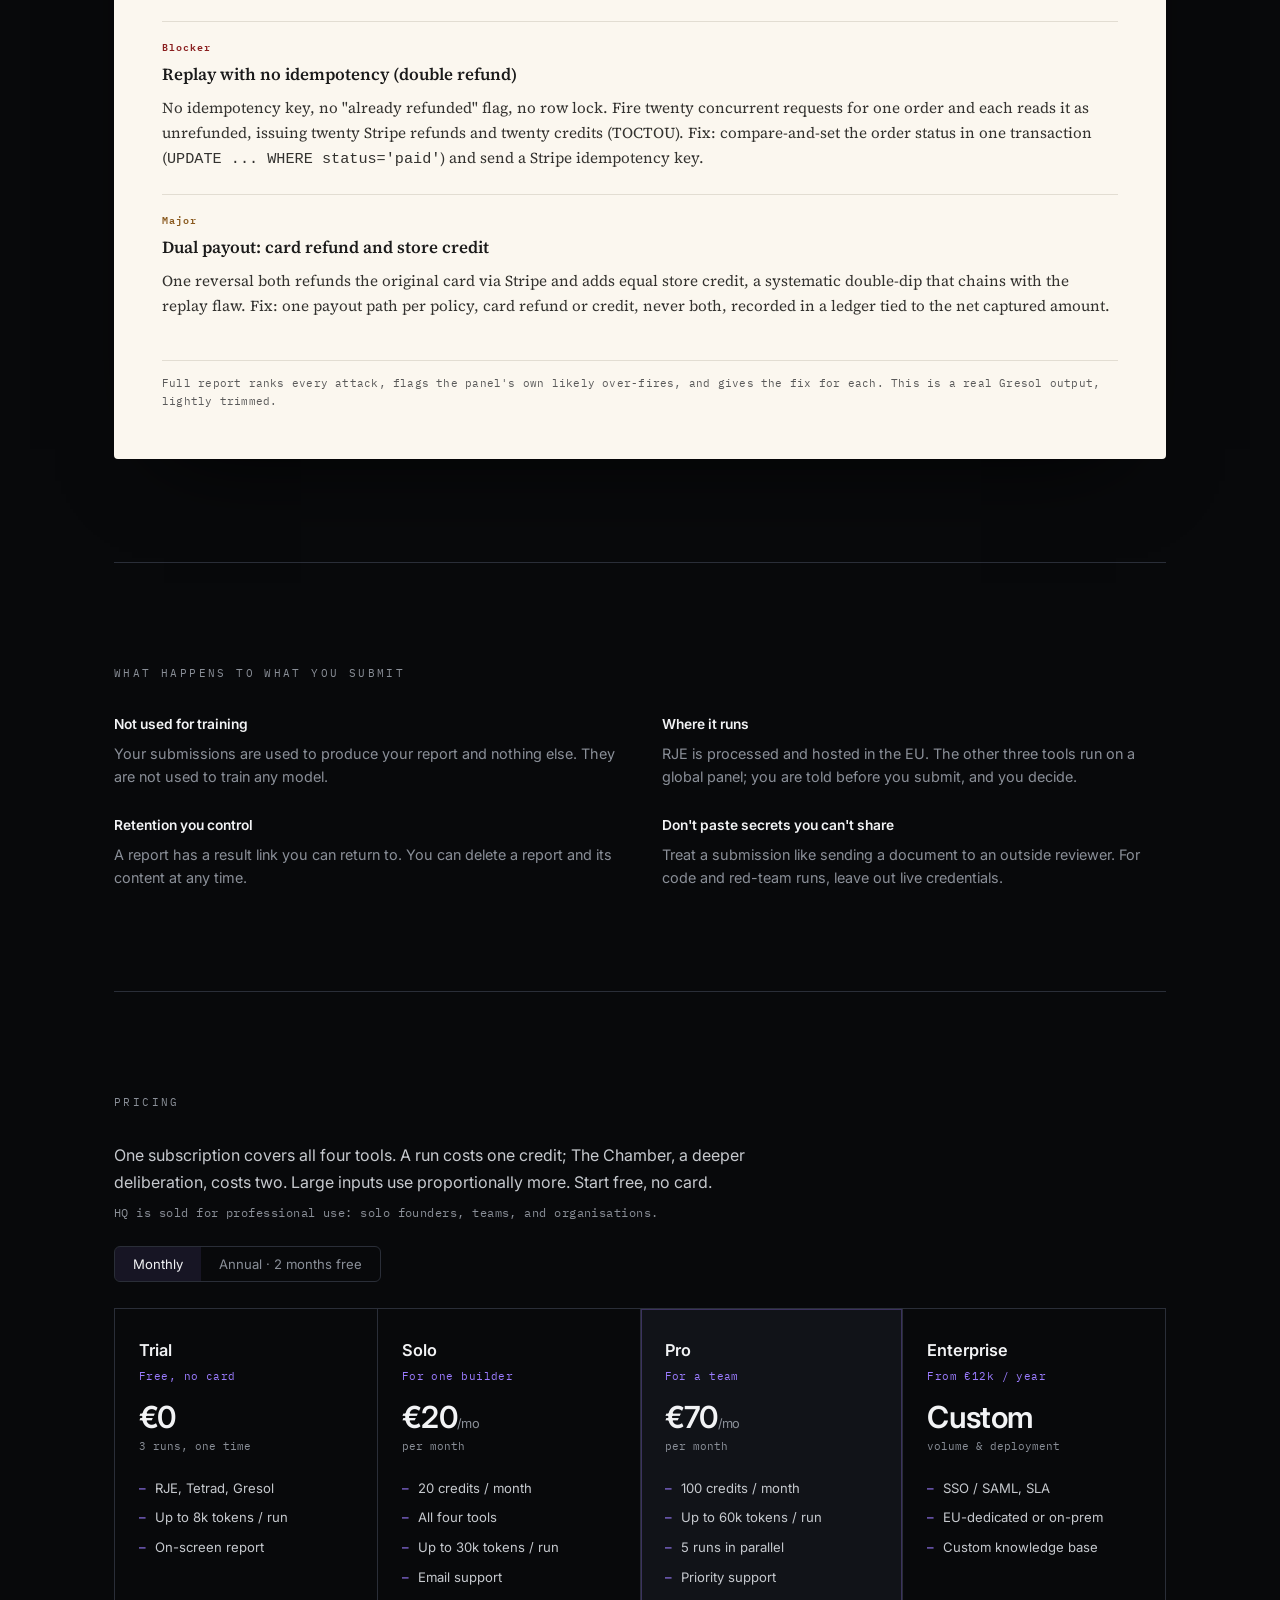
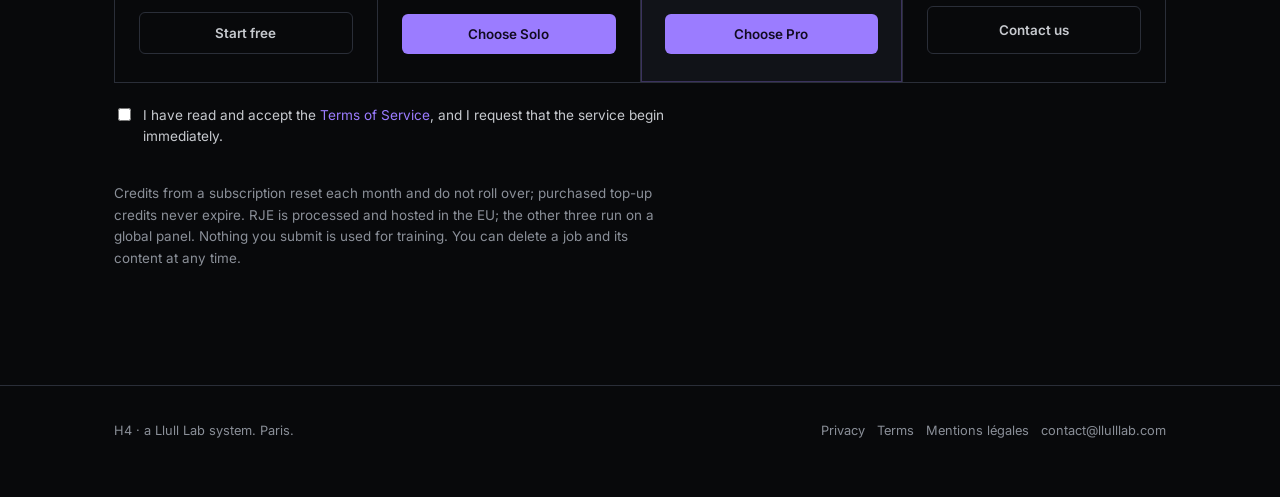
==== commit 0a2310cd: "hq-site site" ====
--- a/index.html
+++ b/index.html
@@ -250,19 +250,19 @@
         <div class="go">Open RJE &rarr;</div>
       </a>
       <a class="card" href="/tetrad">
-        <div class="situ">Decide if it is ready to ship</div>
+        <div class="situ">Falsify a claim before you trust it</div>
         <h3>Tetrad</h3>
-        <div class="type">Product-development ship gate</div>
-        <p>Four independent experts try to break your code, design, or product decision before it goes out. Returns a severity-ranked verdict: blocker, major, minor, with a fix for each.</p>
-        <div class="use"><b>Use when</b> a change is about to ship and a wrong call is expensive.</div>
+        <div class="type">Falsification</div>
+        <p>Four independent experts assume your claim, design, or decision is false and try to prove it. Returns which claims survive and which break, ranked blocker, major, minor, each with the attack and a fix.</p>
+        <div class="use"><b>Use when</b> you are about to rely on a claim, a design, or a decision and a wrong one is expensive.</div>
         <div class="go">Open Tetrad &rarr;</div>
       </a>
       <a class="card" href="/gresol">
-        <div class="situ">Stress-test before you launch</div>
+        <div class="situ">Attack it before an adversary does</div>
         <h3>Gresol</h3>
-        <div class="type">Pre-ship stress-test</div>
-        <p>Put a product, a site, a page, or a contract in the crucible. A panel attacks it from every angle it can find and shows you exactly where it cracks, ranked by severity. Not a penetration test; a hard second look.</p>
-        <div class="use"><b>Use when</b> something is about to face the public and must hold.</div>
+        <div class="type">Adversarial red-team</div>
+        <p>Put code, a product, a page, or a contract in the crucible. A red-team panel attacks it the way a real adversary would and shows you exactly how it breaks, ranked by severity. Good-faith adversarial analysis, not an authorized penetration test.</p>
+        <div class="use"><b>Use when</b> something is about to face the public or an attacker and must hold.</div>
         <div class="go">Open Gresol &rarr;</div>
       </a>
       <a class="card" href="/chamber">
@@ -280,8 +280,8 @@
       <thead><tr><th>Tool</th><th>The question it answers</th><th>Typical input</th><th>The report emphasises</th></tr></thead>
       <tbody>
         <tr><td><b>RJE</b></td><td>Is this the right thing to do?</td><td>A dilemma, its context and stakeholders</td><td>Decision, vote, dissent, reasoning trail</td></tr>
-        <tr><td><b>Tetrad</b></td><td>Is this ready to ship?</td><td>Code, a design, a decision memo</td><td>Blocker / major / minor, with fixes</td></tr>
-        <tr><td><b>Gresol</b></td><td>Where will this break?</td><td>A product, site, page, or contract</td><td>Ranked failure points, and the worst case</td></tr>
+        <tr><td><b>Tetrad</b></td><td>Is this claim true?</td><td>A claim, a design, a decision</td><td>What survives falsification, what breaks, with fixes</td></tr>
+        <tr><td><b>Gresol</b></td><td>How is this attacked?</td><td>Code, a product, a page, or a contract</td><td>Severity-ranked attacks, and the worst case</td></tr>
         <tr><td><b>The Chamber</b></td><td>How should we read this?</td><td>An open question</td><td>Consensus, the objection, a considered view</td></tr>
       </tbody>
     </table>
@@ -292,25 +292,25 @@
   <section id="sample">
     <div class="label sec-label">What comes back</div>
     <div class="report">
-      <div class="rlabel">Gresol &middot; pre-ship stress-test</div>
-      <h3>Consumer health app, hero section</h3>
-      <div class="verdict">Verdict: do not ship</div>
+      <div class="rlabel">Gresol &middot; adversarial red-team</div>
+      <h3>Payments API, POST /v1/refund</h3>
+      <div class="verdict">Most likely incident: any user redirects another customer's refund to their own account</div>
       <div class="finding">
         <div class="sev">Blocker</div>
-        <h4>The word "diagnosis" makes this a regulated medical device</h4>
-        <p>"Diagnosis in seconds" is an intended-purpose statement. Under EU MDR 2017/745, software claiming diagnosis of disease is a medical device, placed at Class IIa or higher, and the page shows no conformity assessment. Fix: remove diagnosis language, or complete the MDR pathway before any EU traffic.</p>
+        <h4>Cross-account crediting (IDOR)</h4>
+        <p>The endpoint takes <code>accountId</code> from the request body and never checks the caller owns the order. Post a victim's <code>orderId</code> with your own <code>accountId</code>: the victim's charge is refunded and the credit lands on you. Fix: derive the account from the authenticated session; ignore any body <code>accountId</code>, and reject orders the caller does not own.</p>
       </div>
       <div class="finding">
         <div class="sev">Blocker</div>
-        <h4>Health-data consent is void as written</h4>
-        <p>Bundling special-category-data consent into account creation fails GDPR Art. 9(2)(a) explicit consent and Art. 7 freely-given. "Our partners" is unnamed. Fix: unbundle into a separate, granular opt-in with named recipients and purposes.</p>
+        <h4>Replay with no idempotency (double refund)</h4>
+        <p>No idempotency key, no "already refunded" flag, no row lock. Fire twenty concurrent requests for one order and each reads it as unrefunded, issuing twenty Stripe refunds and twenty credits (TOCTOU). Fix: compare-and-set the order status in one transaction (<code>UPDATE ... WHERE status='paid'</code>) and send a Stripe idempotency key.</p>
       </div>
       <div class="finding">
         <div class="sev major">Major</div>
-        <h4>"100% accurate, trusted by doctors" is unsubstantiated</h4>
-        <p>An absolute accuracy claim on a health product is a misleading action under UCPD Art. 6, and there is no substantiation file to produce. Fix: delete the accuracy figure and any blanket endorsement.</p>
-      </div>
-      <div class="rmeta">Full report ranks every finding, flags the panel's own likely over-fires, and names the single most likely real incident. This is a real Gresol output, lightly trimmed.</div>
+        <h4>Dual payout: card refund and store credit</h4>
+        <p>One reversal both refunds the original card via Stripe and adds equal store credit, a systematic double-dip that chains with the replay flaw. Fix: one payout path per policy, card refund or credit, never both, recorded in a ledger tied to the net captured amount.</p>
+      </div>
+      <div class="rmeta">Full report ranks every attack, flags the panel's own likely over-fires, and gives the fix for each. This is a real Gresol output, lightly trimmed.</div>
     </div>
   </section>
 
@@ -321,7 +321,7 @@
       <div><h4>Not used for training</h4><p>Your submissions are used to produce your report and nothing else. They are not used to train any model.</p></div>
       <div><h4>Where it runs</h4><p>RJE is processed and hosted in the EU. The other three tools run on a global panel; you are told before you submit, and you decide.</p></div>
       <div><h4>Retention you control</h4><p>A report has a result link you can return to. You can delete a report and its content at any time.</p></div>
-      <div><h4>Don't paste secrets you can't share</h4><p>Treat a submission like sending a document to an outside reviewer. For code and stress-tests, leave out live credentials.</p></div>
+      <div><h4>Don't paste secrets you can't share</h4><p>Treat a submission like sending a document to an outside reviewer. For code and red-team runs, leave out live credentials.</p></div>
     </div>
   </section>
 
@@ -332,7 +332,7 @@
     <p class="pro-line">HQ is sold for professional use: solo founders, teams, and organisations.</p>
     <div class="billtoggle" id="billtoggle">
       <button data-int="monthly" class="on">Monthly</button>
-      <button data-int="annual">Annual &middot; save ~20%</button>
+      <button data-int="annual">Annual &middot; 2 months free</button>
     </div>
     <div class="pgrid">
       <div class="ptier">
@@ -346,7 +346,7 @@
       <div class="ptier">
         <div class="pname">Solo</div>
         <div class="ptag">For one builder</div>
-        <div class="price">&euro;<span id="solo-price">49</span><small>/mo</small></div>
+        <div class="price">&euro;<span id="solo-price">20</span><small>/mo</small></div>
         <div class="billed" id="solo-billed">per month</div>
         <ul><li>20 credits / month</li><li>All four tools</li><li>Up to 30k tokens / run</li><li>Email support</li></ul>
         <button class="pbtn" id="p-solo">Choose Solo</button>
@@ -354,7 +354,7 @@
       <div class="ptier feat">
         <div class="pname">Pro</div>
         <div class="ptag">For a team</div>
-        <div class="price">&euro;<span id="pro-price">199</span><small>/mo</small></div>
+        <div class="price">&euro;<span id="pro-price">70</span><small>/mo</small></div>
         <div class="billed" id="pro-billed">per month</div>
         <ul><li>100 credits / month</li><li>Up to 60k tokens / run</li><li>5 runs in parallel</li><li>Priority support</li></ul>
         <button class="pbtn" id="p-pro">Choose Pro</button>
@@ -385,7 +385,7 @@
 <script>
 (function(){
   var interval = "monthly";
-  var PRICES = { solo:{monthly:49, annual:39, annualTotal:"468"}, pro:{monthly:199, annual:159, annualTotal:"1,908"} };
+  var PRICES = { solo:{monthly:20, annual:17, annualTotal:"200"}, pro:{monthly:70, annual:58, annualTotal:"700"} };
   function apply(){
     document.getElementById("solo-price").textContent = PRICES.solo[interval];
     document.getElementById("pro-price").textContent  = PRICES.pro[interval];
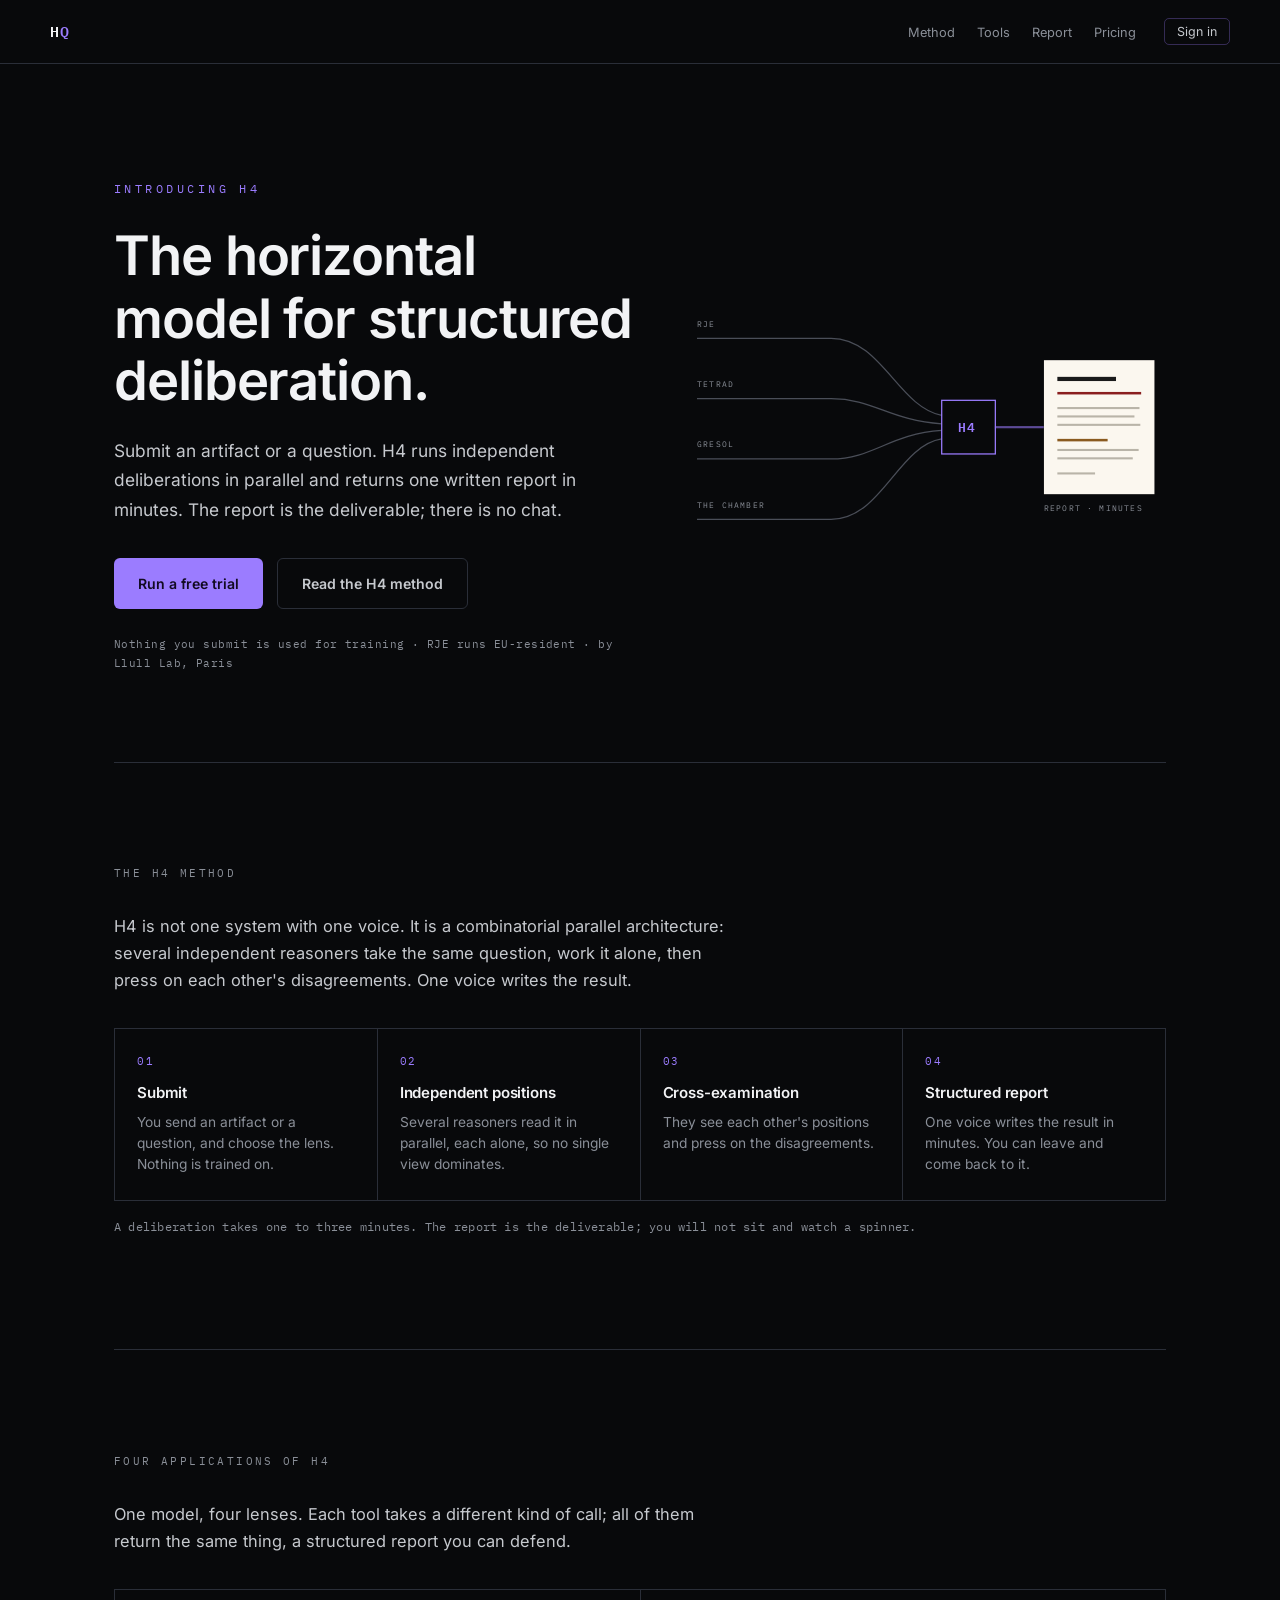
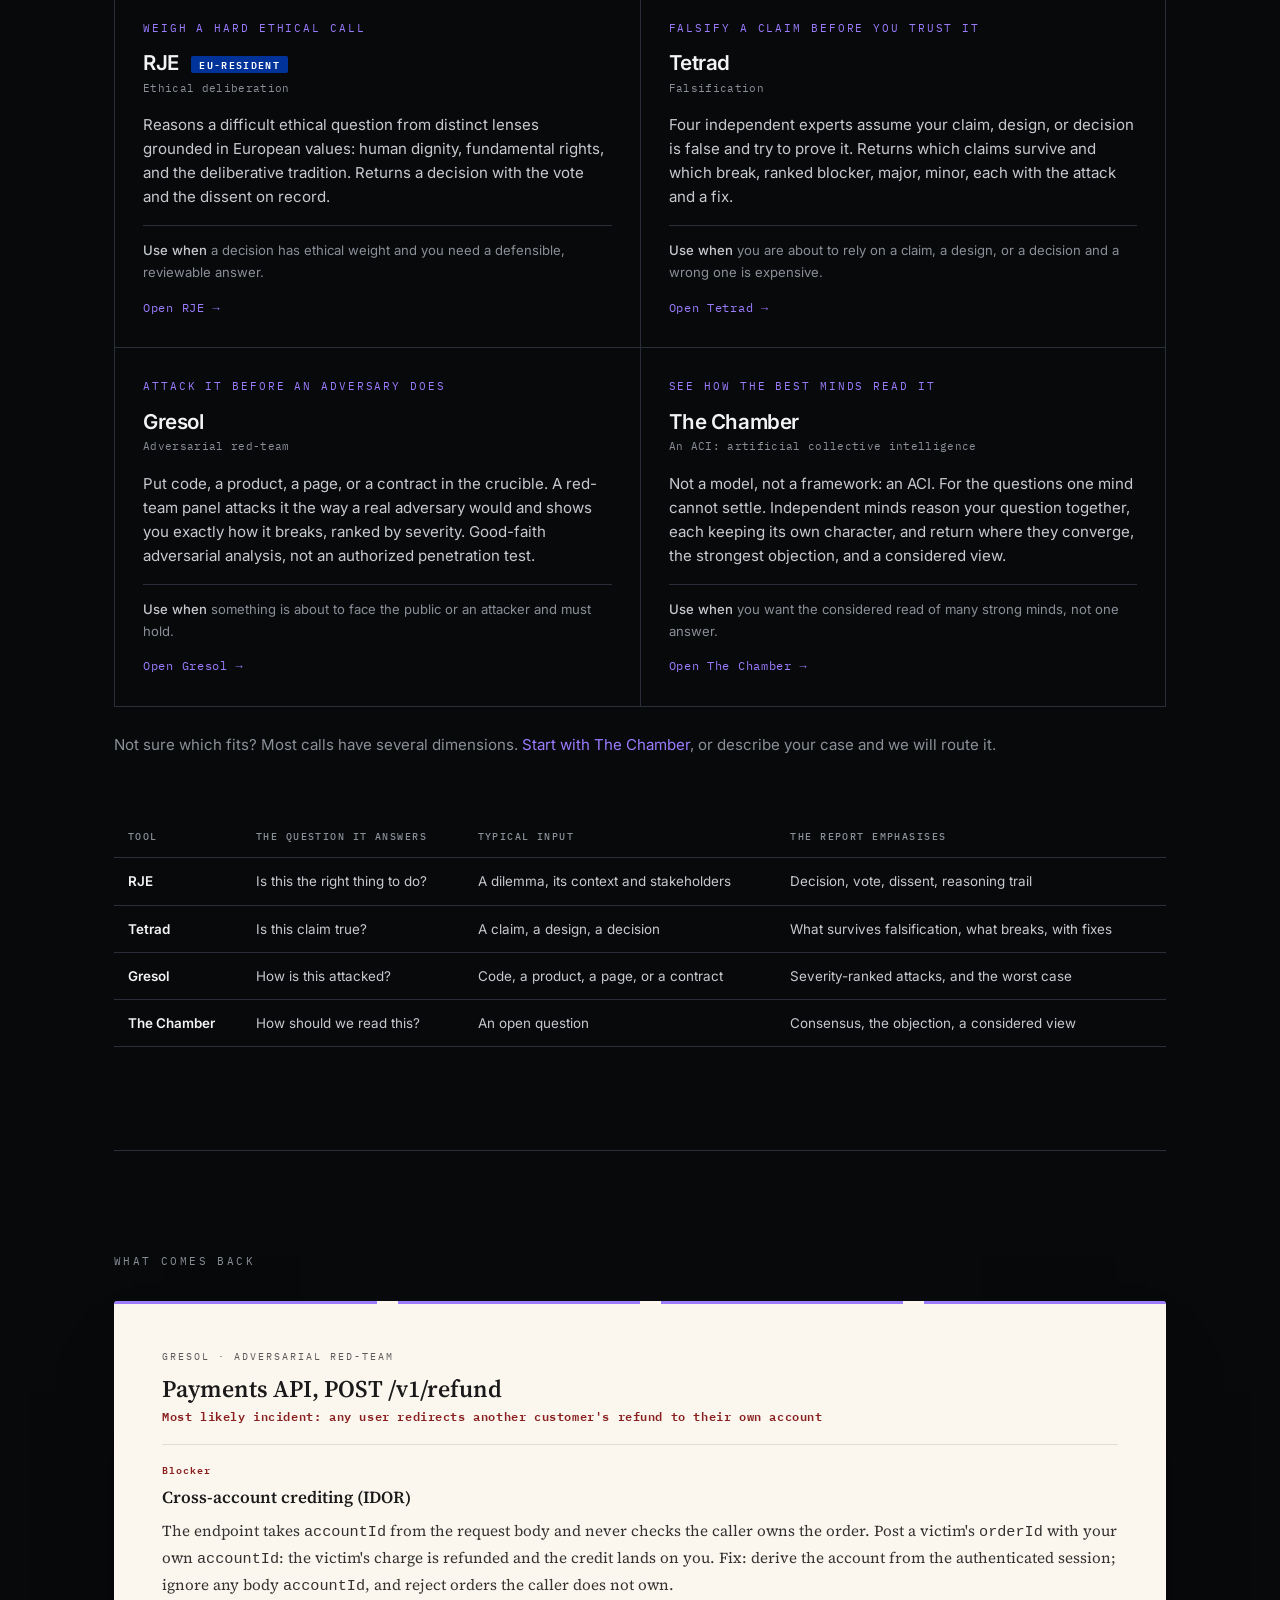
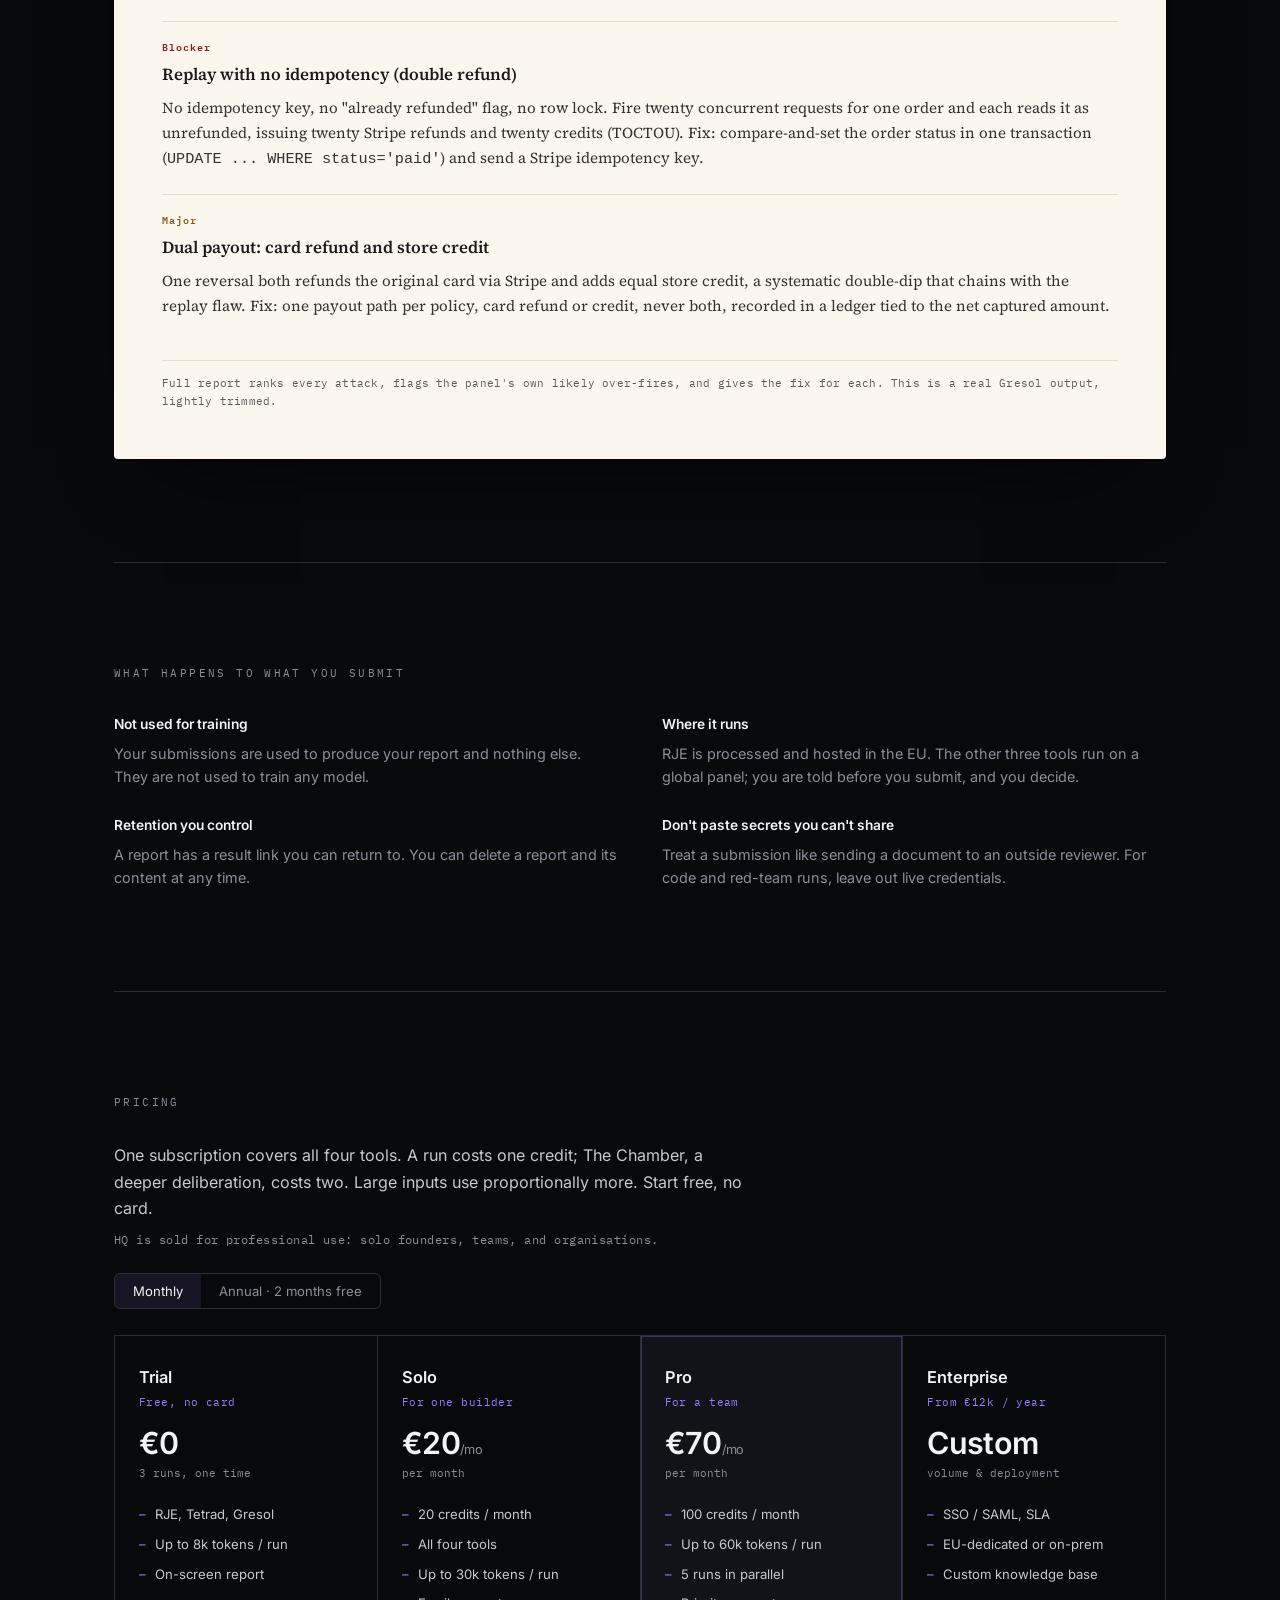
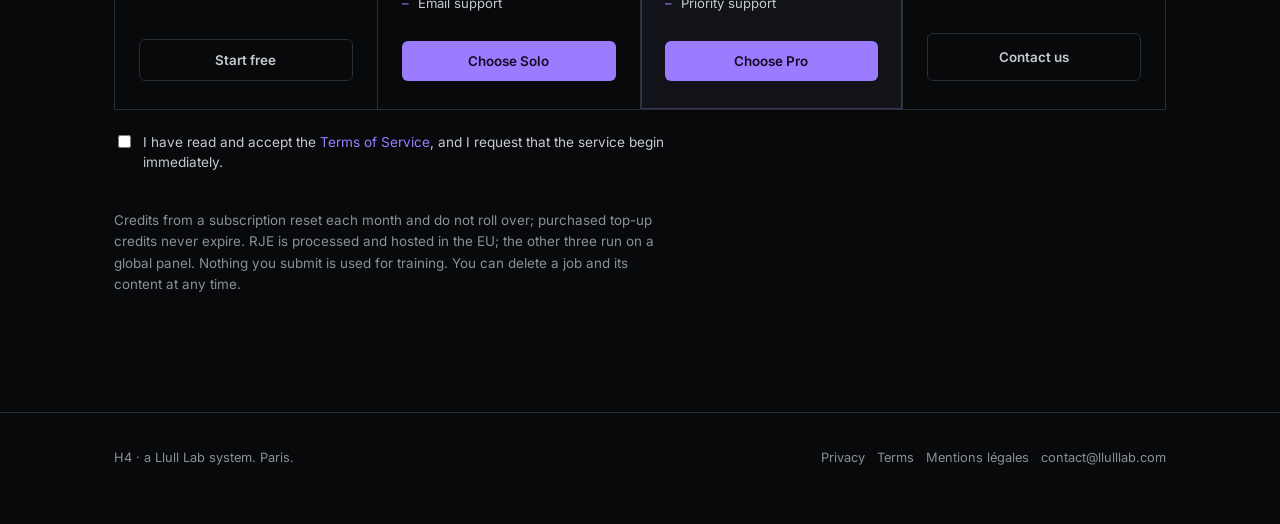
==== commit 9003f78e: "Self-hosted fonts (no request to the font provider)" ====
--- a/index.html
+++ b/index.html
@@ -15,9 +15,7 @@
 <meta name="twitter:title" content="The horizontal model for structured deliberation.">
 <meta name="twitter:description" content="H4 runs independent deliberations in parallel and returns one written report in minutes. Four tools, one account. Built for professional use.">
 <link rel="icon" href='data:image/svg+xml,<svg xmlns="http://www.w3.org/2000/svg" viewBox="0 0 32 32"><rect width="32" height="32" fill="%2308090B"/><path d="M4 8h13M4 13h13M4 19h13M4 24h13" stroke="%238A8F98" stroke-width="2"/><rect x="21" y="8" width="7" height="18" fill="%23FBF7EF"/></svg>'>
-<link rel="preconnect" href="https://fonts.googleapis.com">
-<link rel="preconnect" href="https://fonts.gstatic.com" crossorigin>
-<link href="https://fonts.googleapis.com/css2?family=Inter:wght@400;500;600;700&family=IBM+Plex+Mono:wght@400;500;600&family=Source+Serif+4:ital,opsz,wght@0,8..60,400;0,8..60,600;1,8..60,400&display=swap" rel="stylesheet">
+<link rel="stylesheet" href="/fonts/gf-ba1a38a7.css">
 <style>
   :root{
     --bg:#08090B; --panel:#111318; --raise:#1A1D24;
--- a/fonts/gf-ba1a38a7.css
+++ b/fonts/gf-ba1a38a7.css
@@ -0,0 +1,181 @@
+/* Self-hosted fonts (SIL Open Font License); generated by fetch_fonts.mjs from: family=Inter:wght@400;500;600;700&family=IBM+Plex+Mono:wght@400;500;600&family=Source+Serif+4:ital,opsz,wght@0,8..60,400;0,8..60,600;1,8..60,400 */
+/* latin-ext */
+@font-face {
+  font-family: 'IBM Plex Mono';
+  font-style: normal;
+  font-weight: 400;
+  font-display: swap;
+  src: url(/fonts/ibm-plex-mono-normal-400-latin-ext.woff2) format('woff2');
+  unicode-range: U+0100-02BA, U+02BD-02C5, U+02C7-02CC, U+02CE-02D7, U+02DD-02FF, U+0304, U+0308, U+0329, U+1D00-1DBF, U+1E00-1E9F, U+1EF2-1EFF, U+2020, U+20A0-20AB, U+20AD-20C4, U+2113, U+2C60-2C7F, U+A720-A7FF;
+}
+/* latin */
+@font-face {
+  font-family: 'IBM Plex Mono';
+  font-style: normal;
+  font-weight: 400;
+  font-display: swap;
+  src: url(/fonts/ibm-plex-mono-normal-400-latin.woff2) format('woff2');
+  unicode-range: U+0000-00FF, U+0131, U+0152-0153, U+02BB-02BC, U+02C6, U+02DA, U+02DC, U+0304, U+0308, U+0329, U+2000-206F, U+20AC, U+2122, U+2191, U+2193, U+2212, U+2215, U+FEFF, U+FFFD;
+}
+/* latin-ext */
+@font-face {
+  font-family: 'IBM Plex Mono';
+  font-style: normal;
+  font-weight: 500;
+  font-display: swap;
+  src: url(/fonts/ibm-plex-mono-normal-500-latin-ext.woff2) format('woff2');
+  unicode-range: U+0100-02BA, U+02BD-02C5, U+02C7-02CC, U+02CE-02D7, U+02DD-02FF, U+0304, U+0308, U+0329, U+1D00-1DBF, U+1E00-1E9F, U+1EF2-1EFF, U+2020, U+20A0-20AB, U+20AD-20C4, U+2113, U+2C60-2C7F, U+A720-A7FF;
+}
+/* latin */
+@font-face {
+  font-family: 'IBM Plex Mono';
+  font-style: normal;
+  font-weight: 500;
+  font-display: swap;
+  src: url(/fonts/ibm-plex-mono-normal-500-latin.woff2) format('woff2');
+  unicode-range: U+0000-00FF, U+0131, U+0152-0153, U+02BB-02BC, U+02C6, U+02DA, U+02DC, U+0304, U+0308, U+0329, U+2000-206F, U+20AC, U+2122, U+2191, U+2193, U+2212, U+2215, U+FEFF, U+FFFD;
+}
+/* latin-ext */
+@font-face {
+  font-family: 'IBM Plex Mono';
+  font-style: normal;
+  font-weight: 600;
+  font-display: swap;
+  src: url(/fonts/ibm-plex-mono-normal-600-latin-ext.woff2) format('woff2');
+  unicode-range: U+0100-02BA, U+02BD-02C5, U+02C7-02CC, U+02CE-02D7, U+02DD-02FF, U+0304, U+0308, U+0329, U+1D00-1DBF, U+1E00-1E9F, U+1EF2-1EFF, U+2020, U+20A0-20AB, U+20AD-20C4, U+2113, U+2C60-2C7F, U+A720-A7FF;
+}
+/* latin */
+@font-face {
+  font-family: 'IBM Plex Mono';
+  font-style: normal;
+  font-weight: 600;
+  font-display: swap;
+  src: url(/fonts/ibm-plex-mono-normal-600-latin.woff2) format('woff2');
+  unicode-range: U+0000-00FF, U+0131, U+0152-0153, U+02BB-02BC, U+02C6, U+02DA, U+02DC, U+0304, U+0308, U+0329, U+2000-206F, U+20AC, U+2122, U+2191, U+2193, U+2212, U+2215, U+FEFF, U+FFFD;
+}
+/* latin-ext */
+@font-face {
+  font-family: 'Inter';
+  font-style: normal;
+  font-weight: 400;
+  font-display: swap;
+  src: url(/fonts/inter-normal-400-latin-ext.woff2) format('woff2');
+  unicode-range: U+0100-02BA, U+02BD-02C5, U+02C7-02CC, U+02CE-02D7, U+02DD-02FF, U+0304, U+0308, U+0329, U+1D00-1DBF, U+1E00-1E9F, U+1EF2-1EFF, U+2020, U+20A0-20AB, U+20AD-20C4, U+2113, U+2C60-2C7F, U+A720-A7FF;
+}
+/* latin */
+@font-face {
+  font-family: 'Inter';
+  font-style: normal;
+  font-weight: 400;
+  font-display: swap;
+  src: url(/fonts/inter-normal-400-latin.woff2) format('woff2');
+  unicode-range: U+0000-00FF, U+0131, U+0152-0153, U+02BB-02BC, U+02C6, U+02DA, U+02DC, U+0304, U+0308, U+0329, U+2000-206F, U+20AC, U+2122, U+2191, U+2193, U+2212, U+2215, U+FEFF, U+FFFD;
+}
+/* latin-ext */
+@font-face {
+  font-family: 'Inter';
+  font-style: normal;
+  font-weight: 500;
+  font-display: swap;
+  src: url(/fonts/inter-normal-400-latin-ext.woff2) format('woff2');
+  unicode-range: U+0100-02BA, U+02BD-02C5, U+02C7-02CC, U+02CE-02D7, U+02DD-02FF, U+0304, U+0308, U+0329, U+1D00-1DBF, U+1E00-1E9F, U+1EF2-1EFF, U+2020, U+20A0-20AB, U+20AD-20C4, U+2113, U+2C60-2C7F, U+A720-A7FF;
+}
+/* latin */
+@font-face {
+  font-family: 'Inter';
+  font-style: normal;
+  font-weight: 500;
+  font-display: swap;
+  src: url(/fonts/inter-normal-400-latin.woff2) format('woff2');
+  unicode-range: U+0000-00FF, U+0131, U+0152-0153, U+02BB-02BC, U+02C6, U+02DA, U+02DC, U+0304, U+0308, U+0329, U+2000-206F, U+20AC, U+2122, U+2191, U+2193, U+2212, U+2215, U+FEFF, U+FFFD;
+}
+/* latin-ext */
+@font-face {
+  font-family: 'Inter';
+  font-style: normal;
+  font-weight: 600;
+  font-display: swap;
+  src: url(/fonts/inter-normal-400-latin-ext.woff2) format('woff2');
+  unicode-range: U+0100-02BA, U+02BD-02C5, U+02C7-02CC, U+02CE-02D7, U+02DD-02FF, U+0304, U+0308, U+0329, U+1D00-1DBF, U+1E00-1E9F, U+1EF2-1EFF, U+2020, U+20A0-20AB, U+20AD-20C4, U+2113, U+2C60-2C7F, U+A720-A7FF;
+}
+/* latin */
+@font-face {
+  font-family: 'Inter';
+  font-style: normal;
+  font-weight: 600;
+  font-display: swap;
+  src: url(/fonts/inter-normal-400-latin.woff2) format('woff2');
+  unicode-range: U+0000-00FF, U+0131, U+0152-0153, U+02BB-02BC, U+02C6, U+02DA, U+02DC, U+0304, U+0308, U+0329, U+2000-206F, U+20AC, U+2122, U+2191, U+2193, U+2212, U+2215, U+FEFF, U+FFFD;
+}
+/* latin-ext */
+@font-face {
+  font-family: 'Inter';
+  font-style: normal;
+  font-weight: 700;
+  font-display: swap;
+  src: url(/fonts/inter-normal-400-latin-ext.woff2) format('woff2');
+  unicode-range: U+0100-02BA, U+02BD-02C5, U+02C7-02CC, U+02CE-02D7, U+02DD-02FF, U+0304, U+0308, U+0329, U+1D00-1DBF, U+1E00-1E9F, U+1EF2-1EFF, U+2020, U+20A0-20AB, U+20AD-20C4, U+2113, U+2C60-2C7F, U+A720-A7FF;
+}
+/* latin */
+@font-face {
+  font-family: 'Inter';
+  font-style: normal;
+  font-weight: 700;
+  font-display: swap;
+  src: url(/fonts/inter-normal-400-latin.woff2) format('woff2');
+  unicode-range: U+0000-00FF, U+0131, U+0152-0153, U+02BB-02BC, U+02C6, U+02DA, U+02DC, U+0304, U+0308, U+0329, U+2000-206F, U+20AC, U+2122, U+2191, U+2193, U+2212, U+2215, U+FEFF, U+FFFD;
+}
+/* latin-ext */
+@font-face {
+  font-family: 'Source Serif 4';
+  font-style: italic;
+  font-weight: 400;
+  font-display: swap;
+  src: url(/fonts/source-serif-4-italic-400-latin-ext.woff2) format('woff2');
+  unicode-range: U+0100-02BA, U+02BD-02C5, U+02C7-02CC, U+02CE-02D7, U+02DD-02FF, U+0304, U+0308, U+0329, U+1D00-1DBF, U+1E00-1E9F, U+1EF2-1EFF, U+2020, U+20A0-20AB, U+20AD-20C4, U+2113, U+2C60-2C7F, U+A720-A7FF;
+}
+/* latin */
+@font-face {
+  font-family: 'Source Serif 4';
+  font-style: italic;
+  font-weight: 400;
+  font-display: swap;
+  src: url(/fonts/source-serif-4-italic-400-latin.woff2) format('woff2');
+  unicode-range: U+0000-00FF, U+0131, U+0152-0153, U+02BB-02BC, U+02C6, U+02DA, U+02DC, U+0304, U+0308, U+0329, U+2000-206F, U+20AC, U+2122, U+2191, U+2193, U+2212, U+2215, U+FEFF, U+FFFD;
+}
+/* latin-ext */
+@font-face {
+  font-family: 'Source Serif 4';
+  font-style: normal;
+  font-weight: 400;
+  font-display: swap;
+  src: url(/fonts/source-serif-4-normal-400-latin-ext.woff2) format('woff2');
+  unicode-range: U+0100-02BA, U+02BD-02C5, U+02C7-02CC, U+02CE-02D7, U+02DD-02FF, U+0304, U+0308, U+0329, U+1D00-1DBF, U+1E00-1E9F, U+1EF2-1EFF, U+2020, U+20A0-20AB, U+20AD-20C4, U+2113, U+2C60-2C7F, U+A720-A7FF;
+}
+/* latin */
+@font-face {
+  font-family: 'Source Serif 4';
+  font-style: normal;
+  font-weight: 400;
+  font-display: swap;
+  src: url(/fonts/source-serif-4-normal-400-latin.woff2) format('woff2');
+  unicode-range: U+0000-00FF, U+0131, U+0152-0153, U+02BB-02BC, U+02C6, U+02DA, U+02DC, U+0304, U+0308, U+0329, U+2000-206F, U+20AC, U+2122, U+2191, U+2193, U+2212, U+2215, U+FEFF, U+FFFD;
+}
+/* latin-ext */
+@font-face {
+  font-family: 'Source Serif 4';
+  font-style: normal;
+  font-weight: 600;
+  font-display: swap;
+  src: url(/fonts/source-serif-4-normal-400-latin-ext.woff2) format('woff2');
+  unicode-range: U+0100-02BA, U+02BD-02C5, U+02C7-02CC, U+02CE-02D7, U+02DD-02FF, U+0304, U+0308, U+0329, U+1D00-1DBF, U+1E00-1E9F, U+1EF2-1EFF, U+2020, U+20A0-20AB, U+20AD-20C4, U+2113, U+2C60-2C7F, U+A720-A7FF;
+}
+/* latin */
+@font-face {
+  font-family: 'Source Serif 4';
+  font-style: normal;
+  font-weight: 600;
+  font-display: swap;
+  src: url(/fonts/source-serif-4-normal-400-latin.woff2) format('woff2');
+  unicode-range: U+0000-00FF, U+0131, U+0152-0153, U+02BB-02BC, U+02C6, U+02DA, U+02DC, U+0304, U+0308, U+0329, U+2000-206F, U+20AC, U+2122, U+2191, U+2193, U+2212, U+2215, U+FEFF, U+FFFD;
+}
